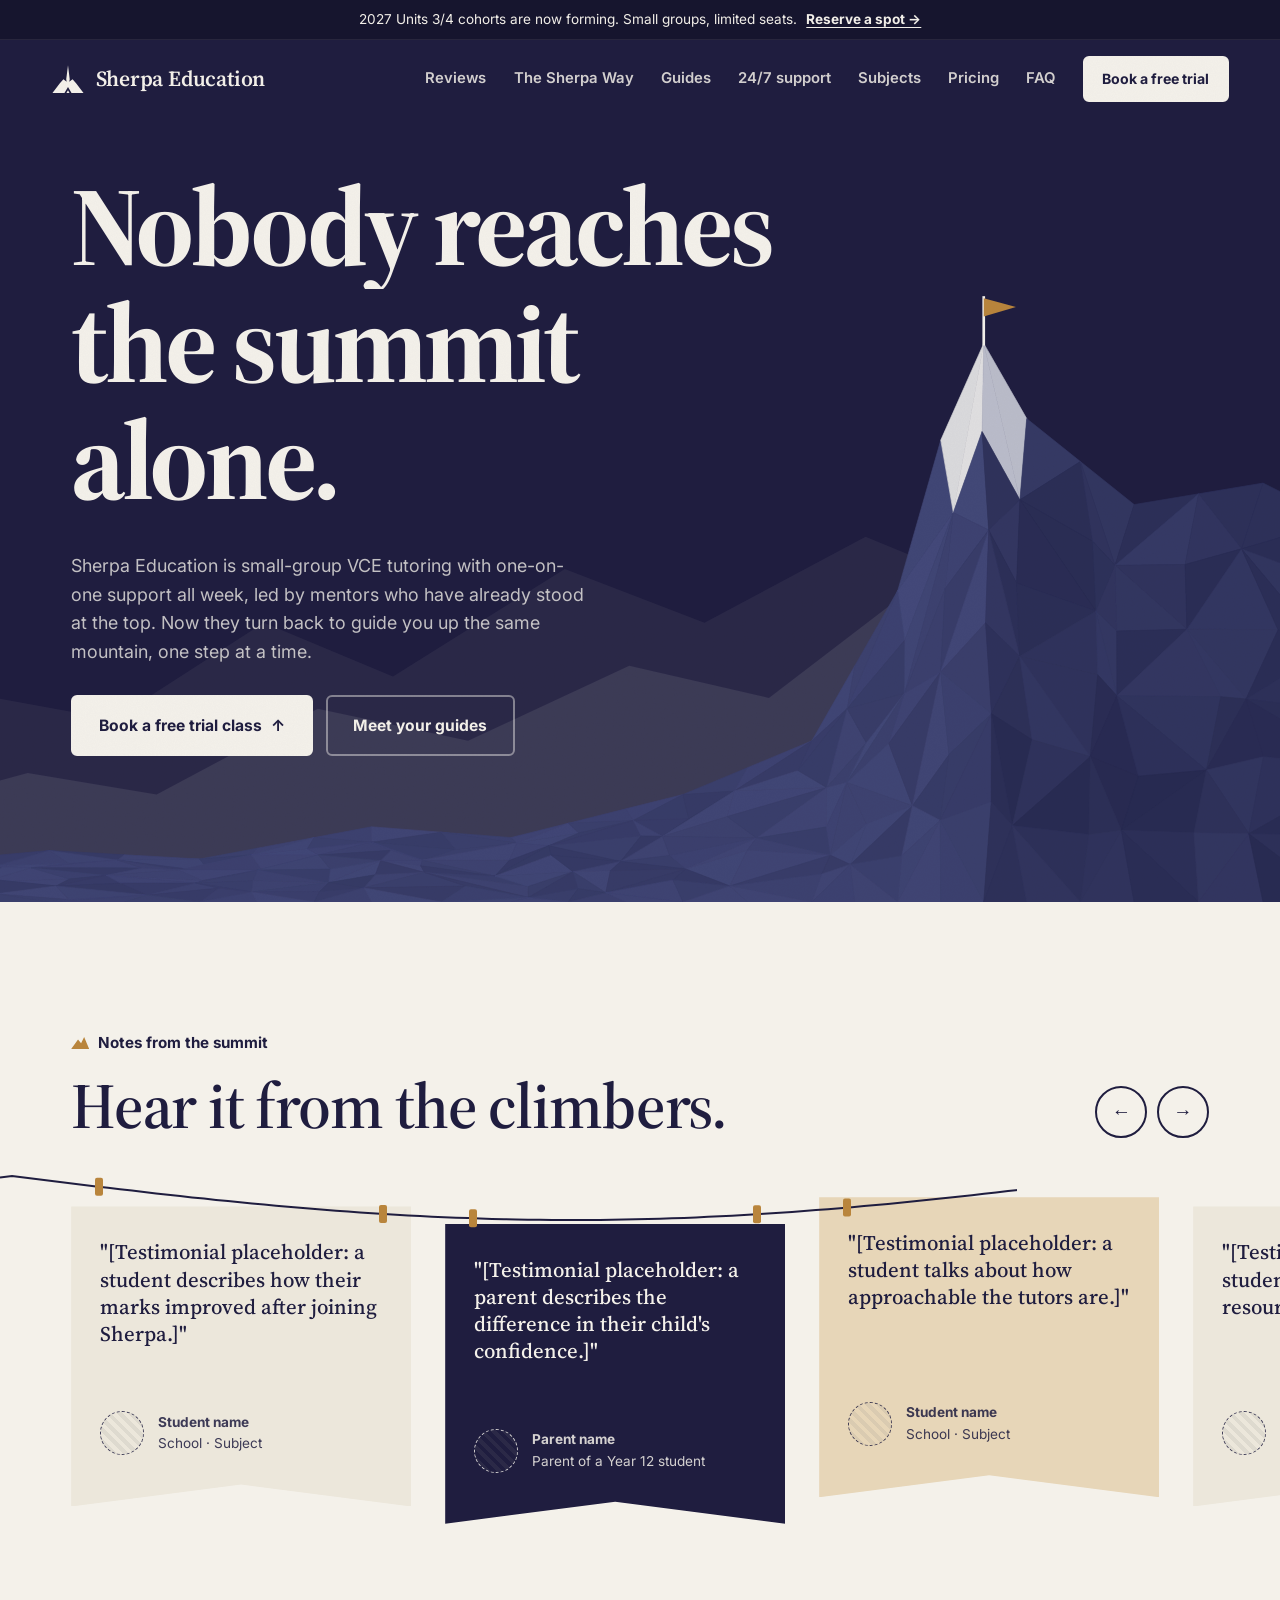
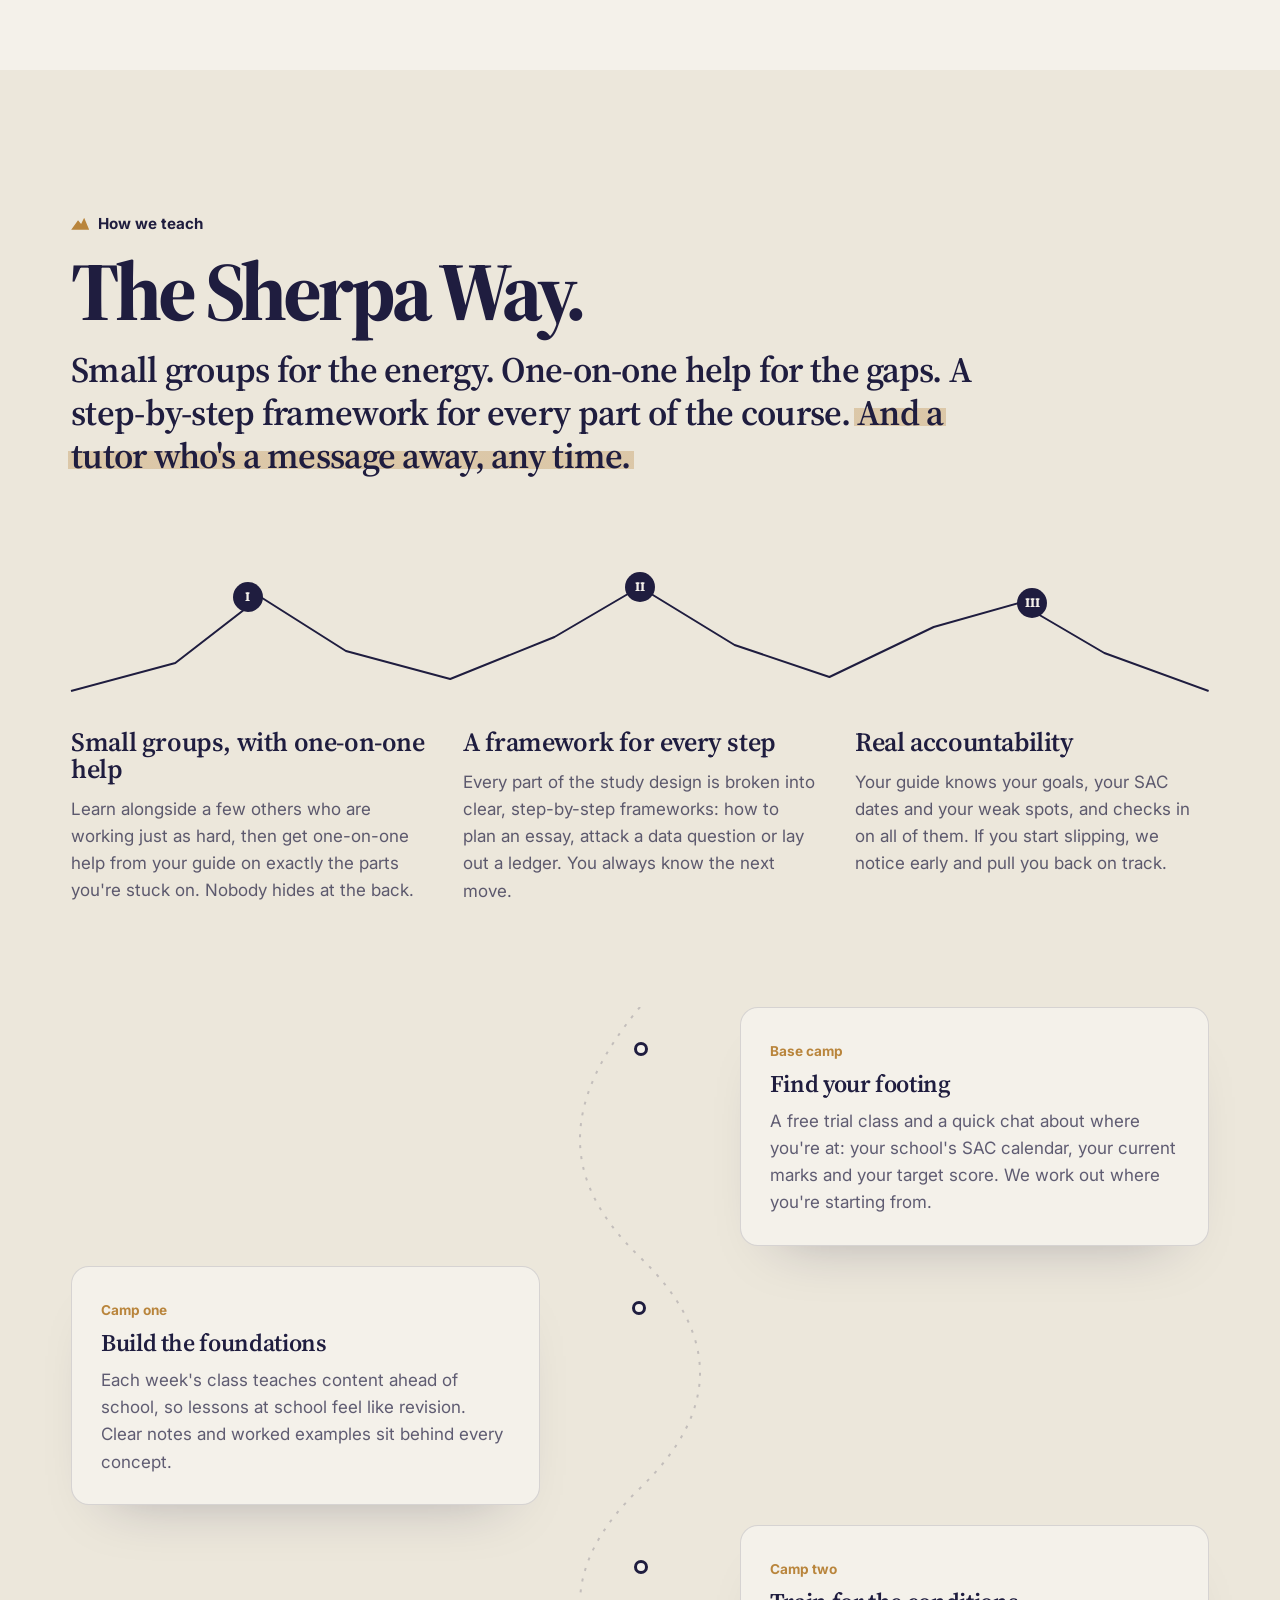
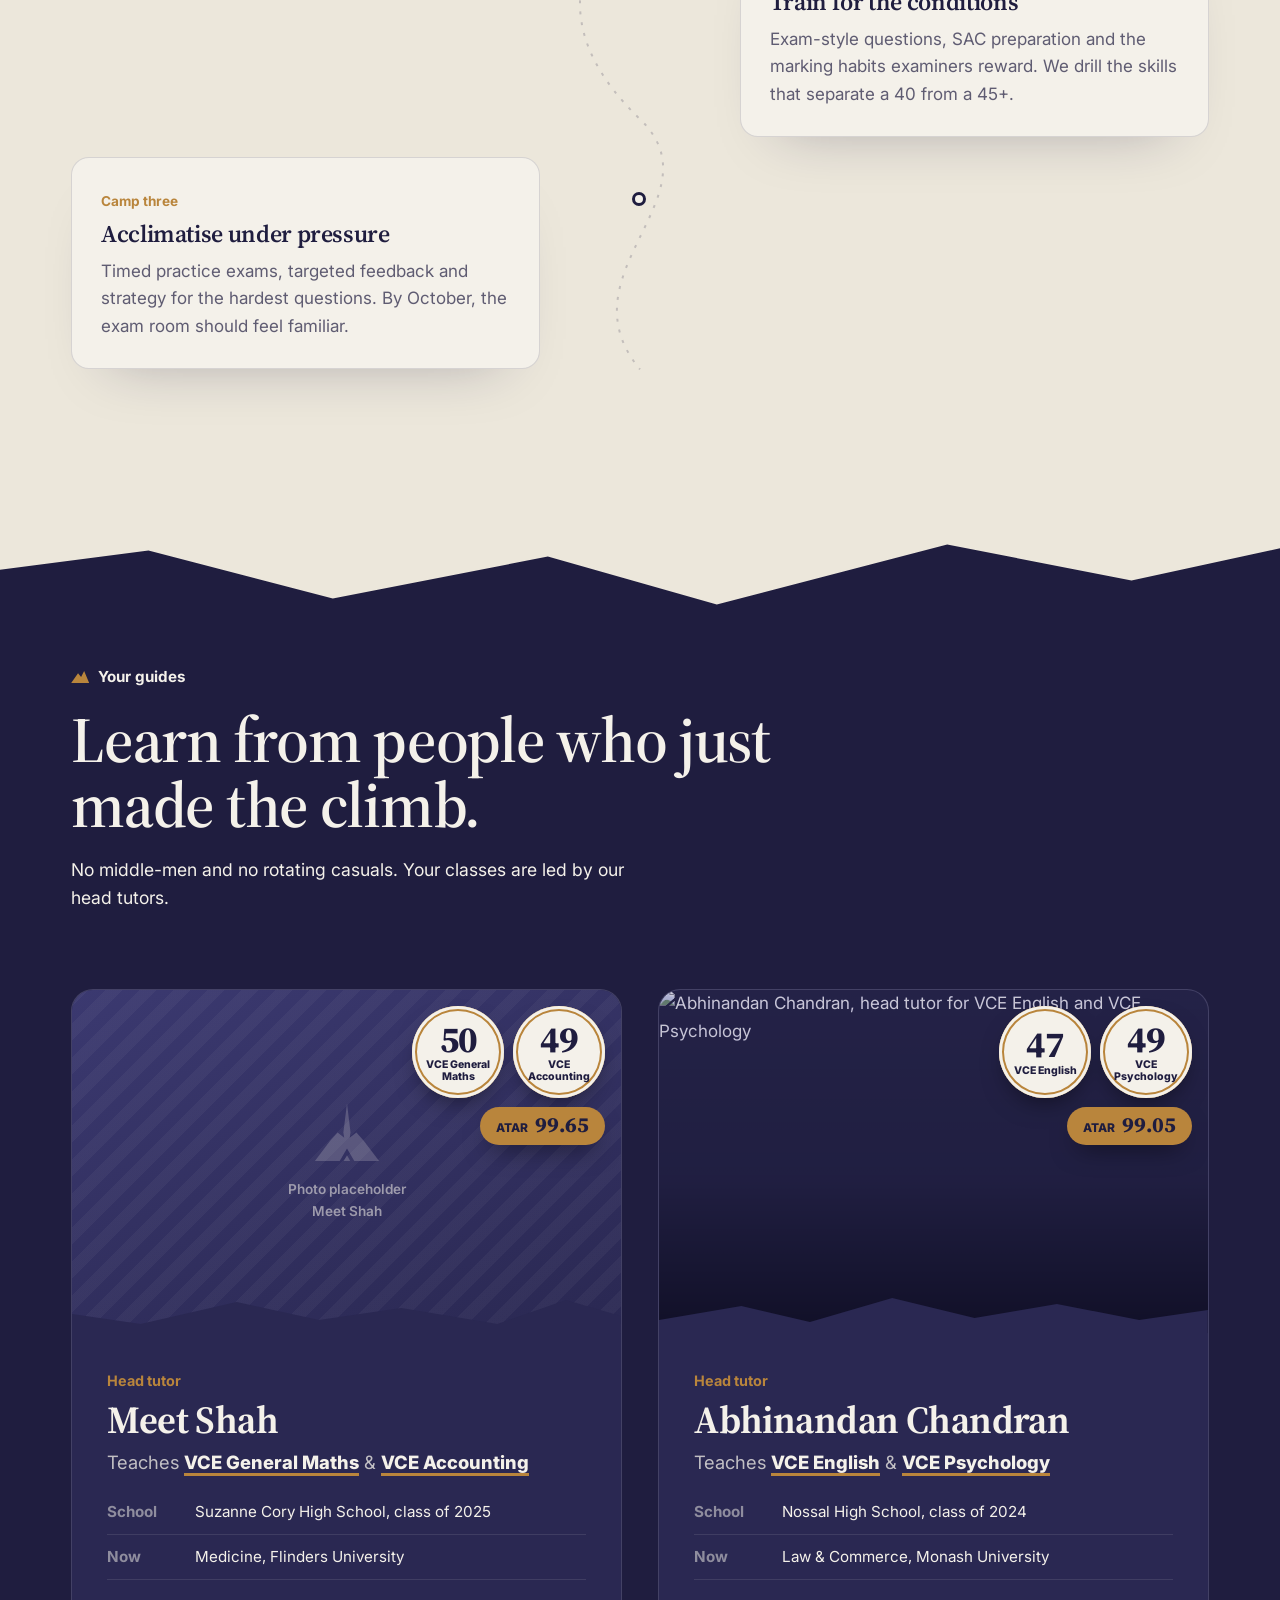
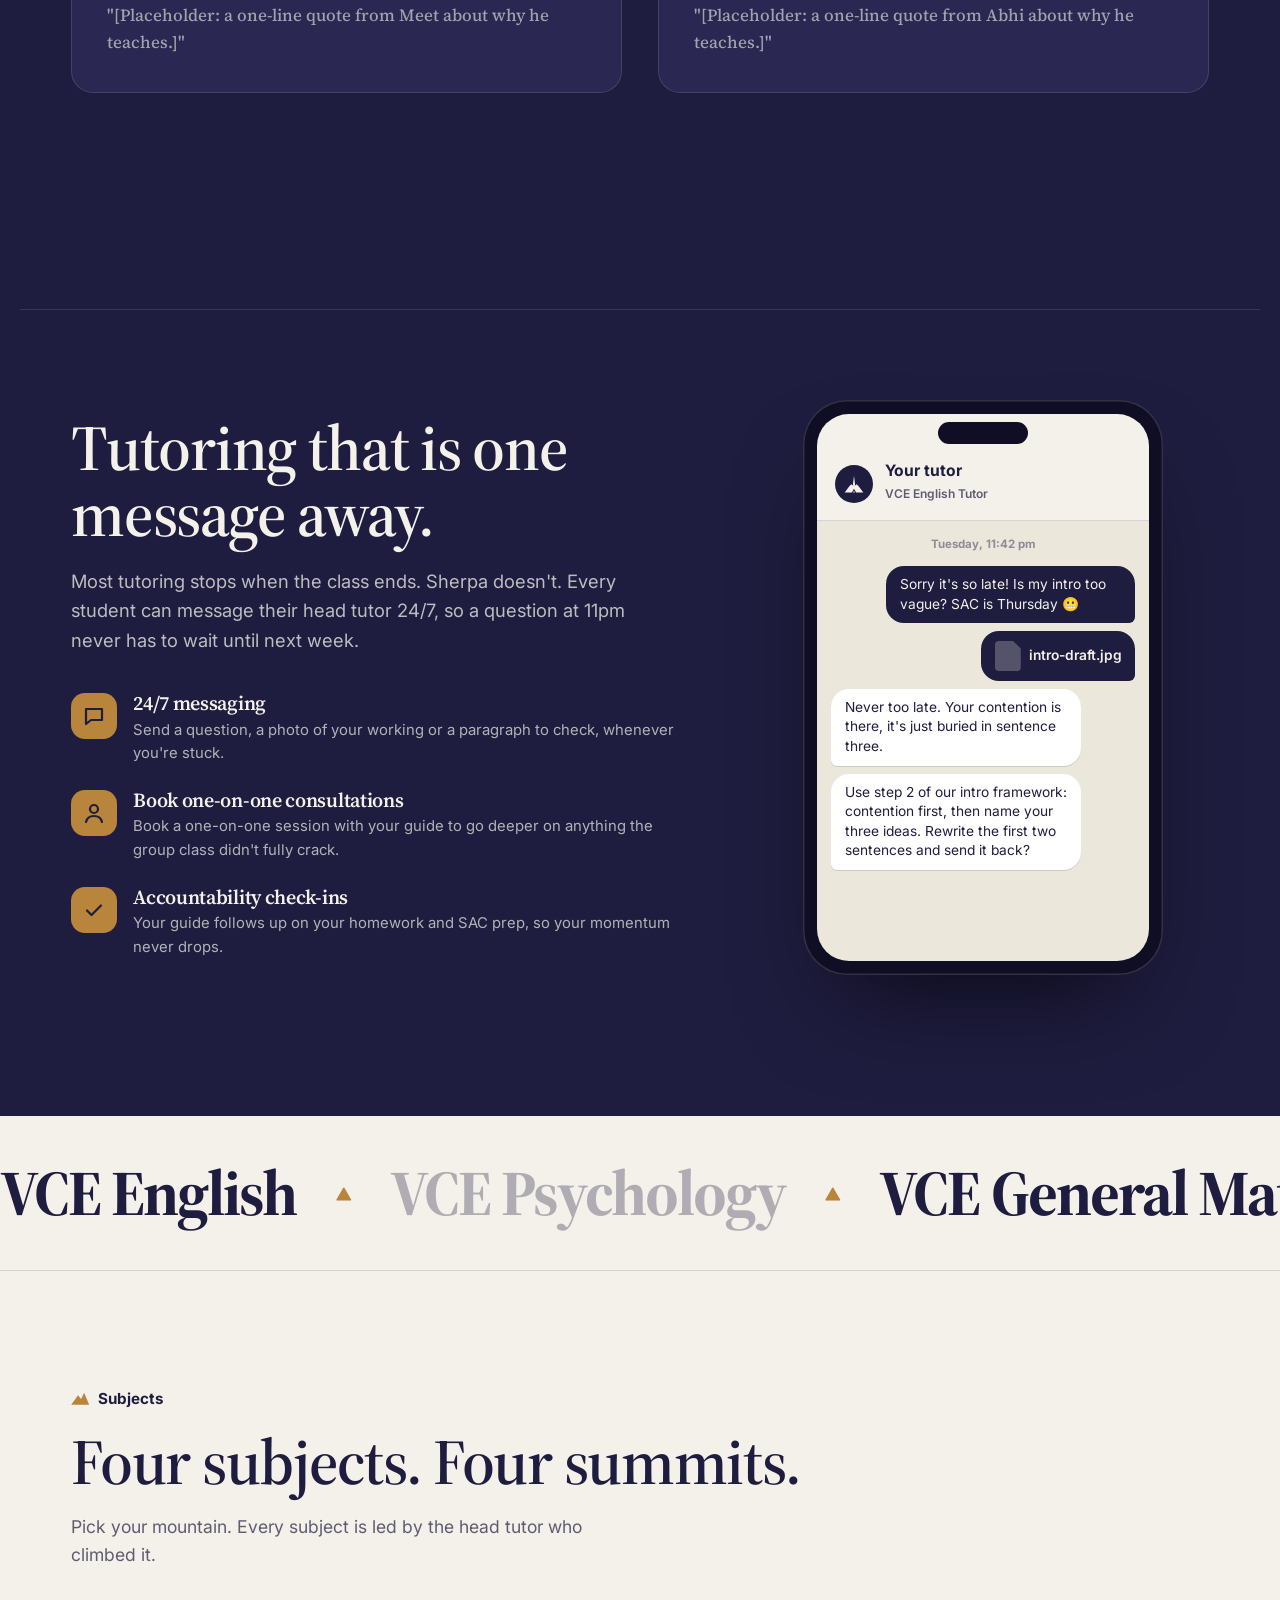
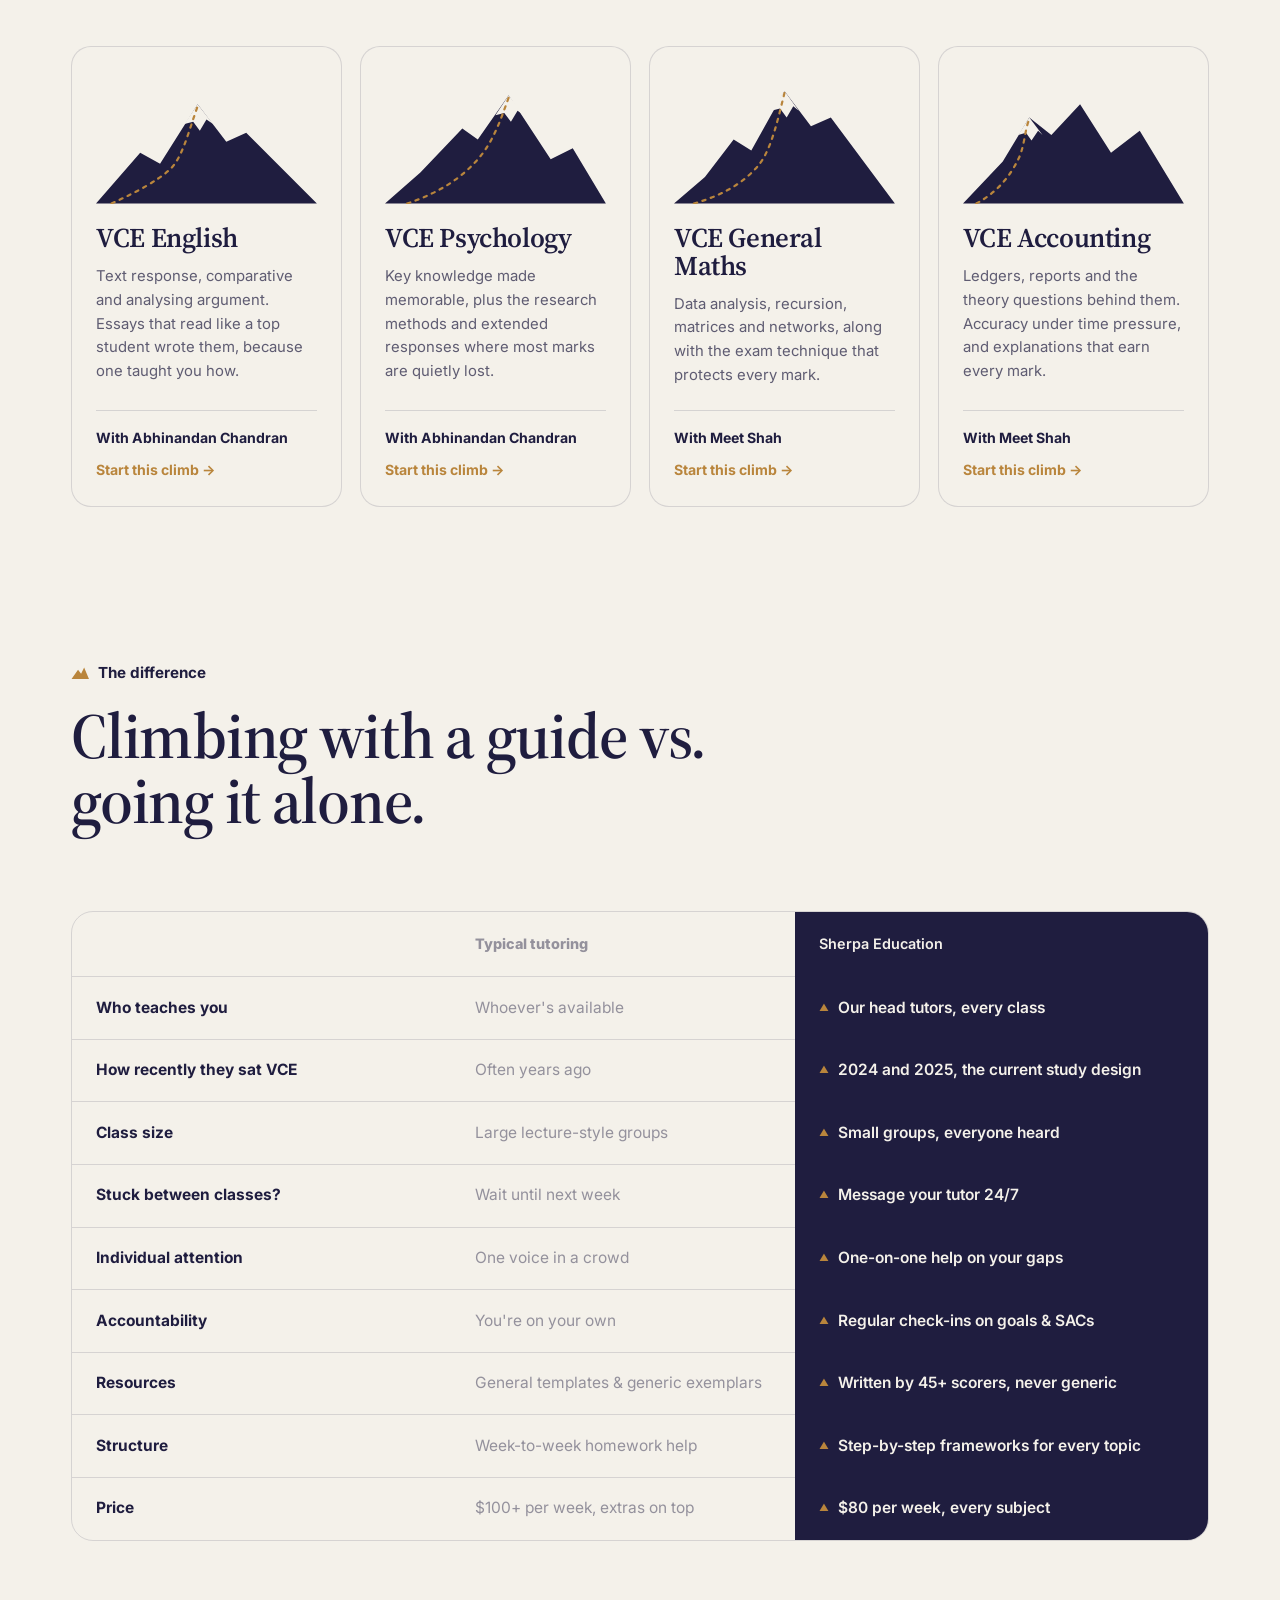
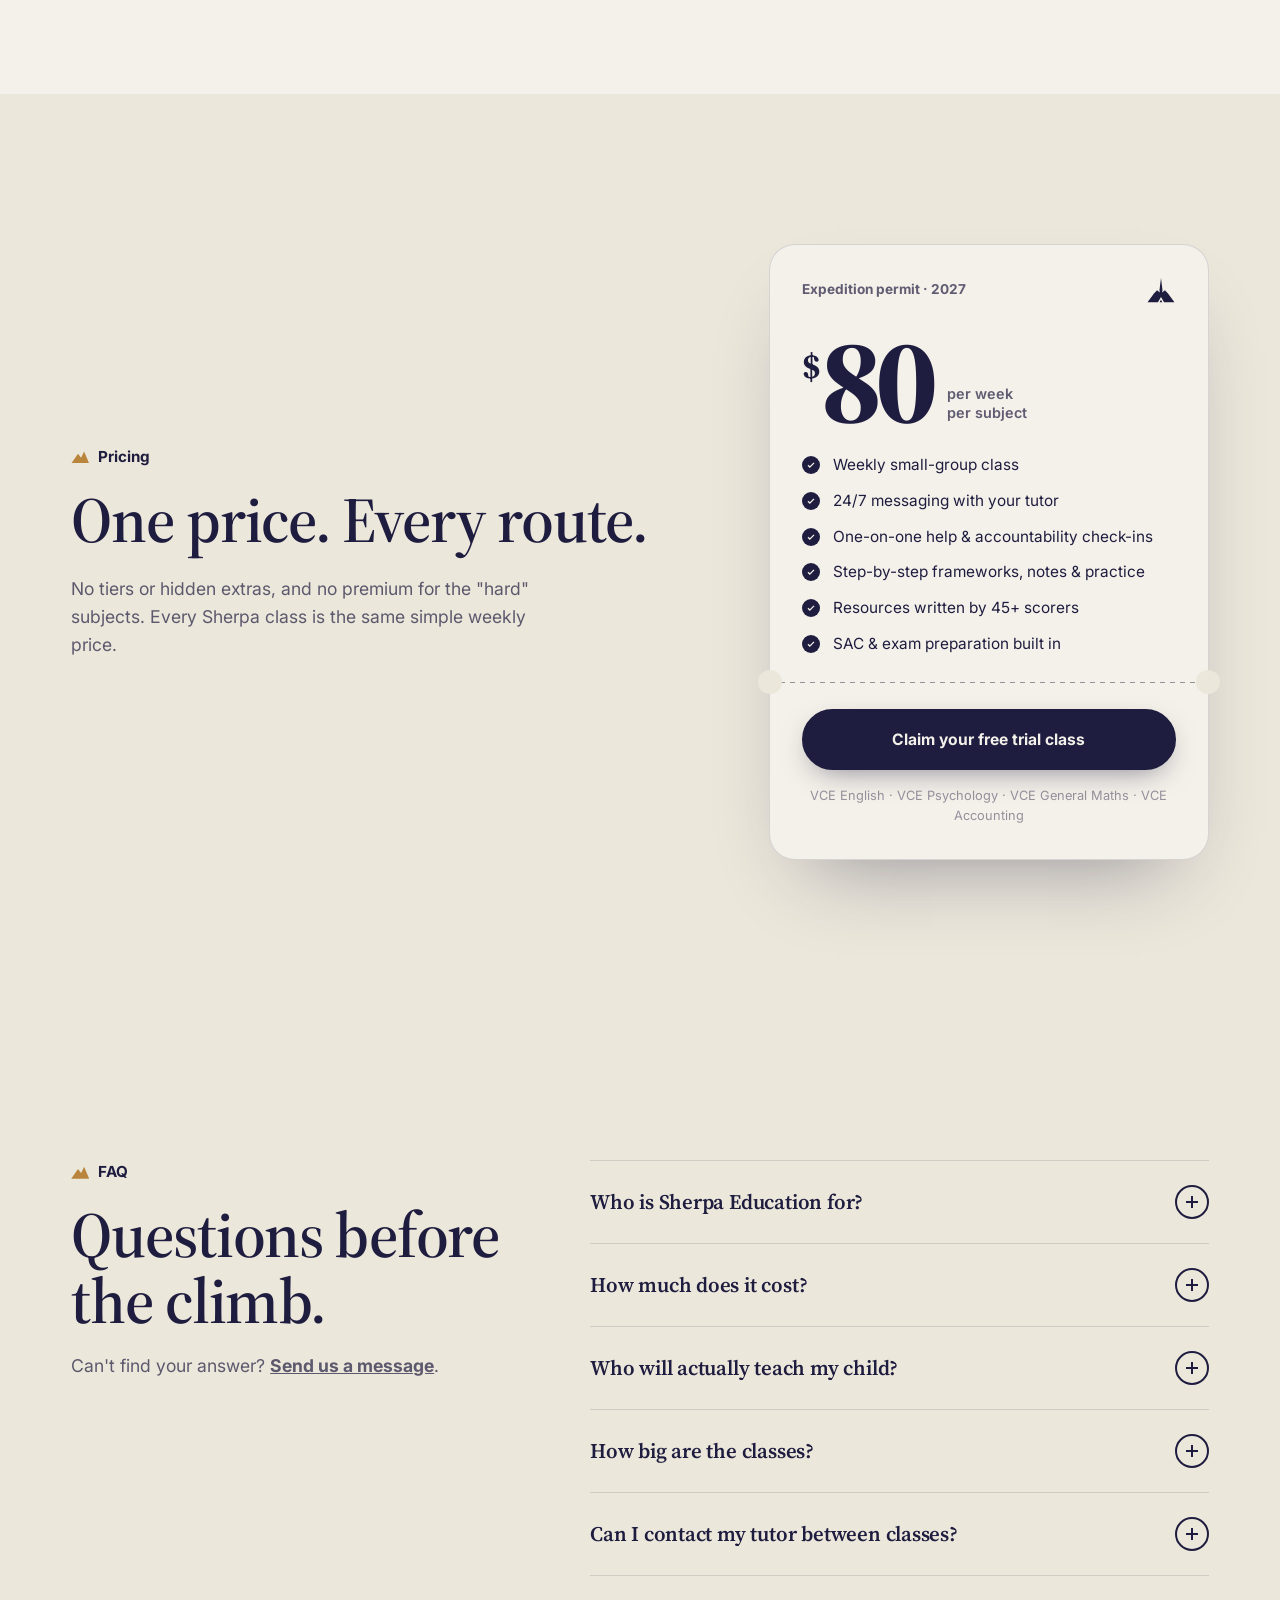
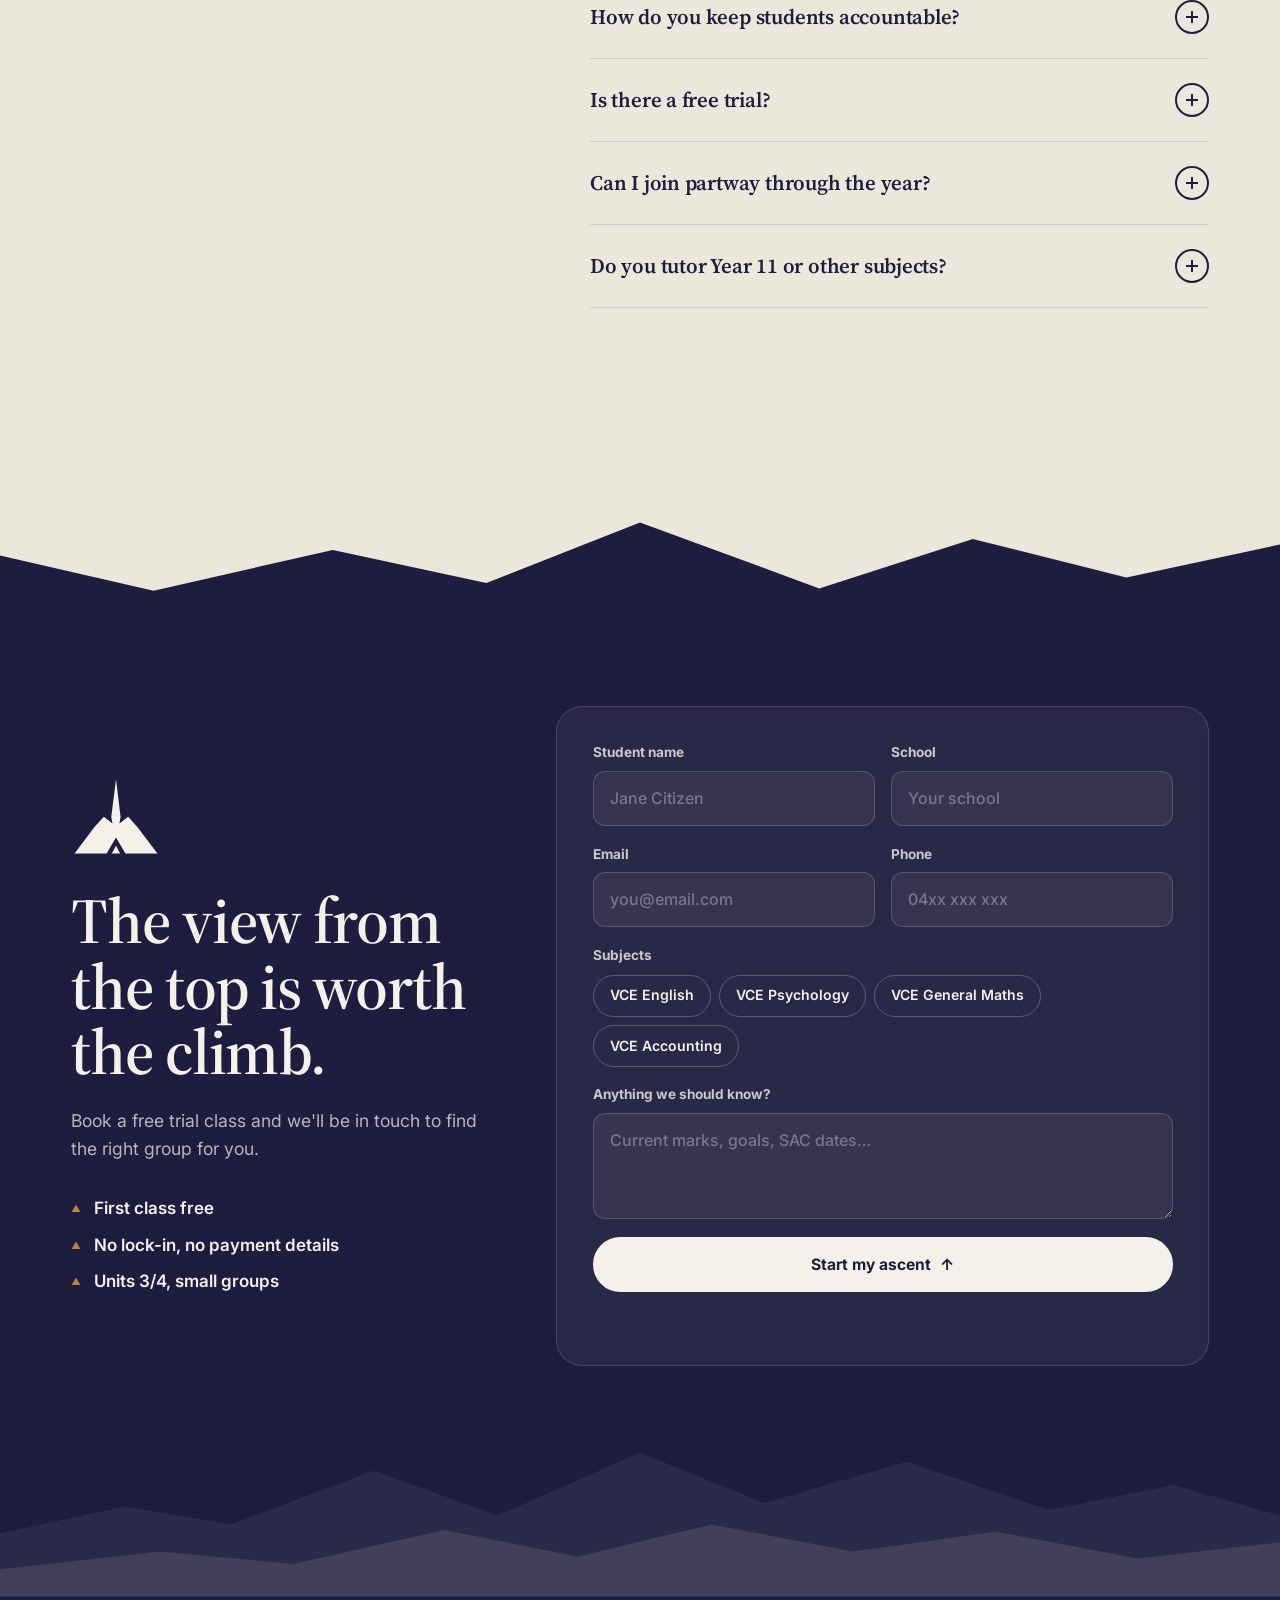
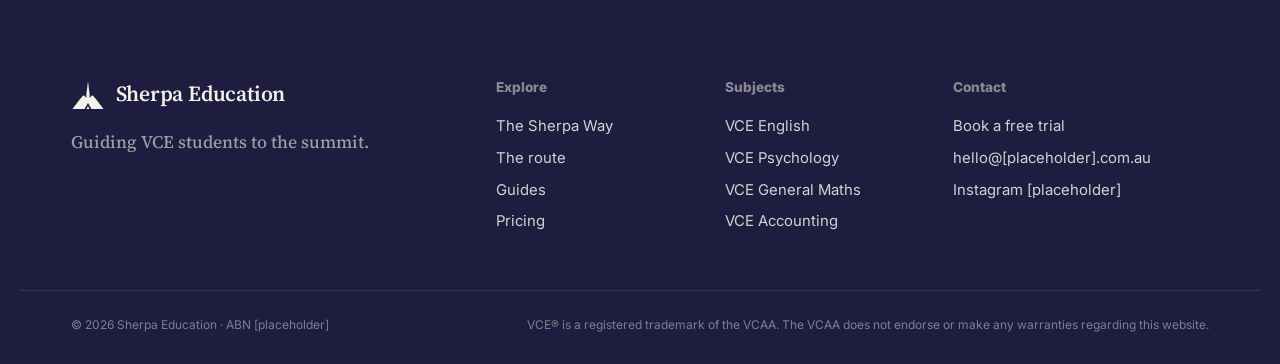
==== index.html @ 133897b1 "Add files via upload" ====
<!doctype html>
<html lang="en-AU">
<head>
  <meta charset="utf-8" />
  <meta name="viewport" content="width=device-width, initial-scale=1" />
  <title>Sherpa Education | VCE Units 3/4 Tutoring</title>
  <meta name="description" content="Sherpa Education is VCE Units 3/4 small-group tutoring in VCE English, VCE Psychology, VCE General Maths and VCE Accounting, led by head tutors with 99.65 and 99.05 ATARs. $80 per week." />
  <link rel="preconnect" href="https://fonts.googleapis.com" />
  <link rel="preconnect" href="https://fonts.gstatic.com" crossorigin />
  <link href="https://fonts.googleapis.com/css2?family=Source+Serif+4:opsz,wght@8..60,500;8..60,600;8..60,700&family=Inter:wght@400;500;600;700;800&display=swap" rel="stylesheet" />
  <link rel="stylesheet" href="styles.css?v=19" />
  <script>try{if(!matchMedia('(prefers-reduced-motion: reduce)').matches)document.documentElement.classList.add('intro-on')}catch(e){}</script>
  <link rel="icon" href="data:image/svg+xml,%3Csvg xmlns='http://www.w3.org/2000/svg' viewBox='0 0 1024 1024'%3E%3Ccircle cx='512' cy='512' r='512' fill='%23F4F1EA'/%3E%3Cpath fill='%231F1D3F' fill-rule='evenodd' d='M512 252L544 515L536 563L597 515L663 588L802 772L578 772L512 660L446 772L222 772L360 588L427 515L487 563L479 515ZM482 772L512 719L541 772Z'/%3E%3C/svg%3E" />
</head>
<body>

<!-- Reusable logo mark -->
<svg width="0" height="0" style="position:absolute" aria-hidden="true">
  <symbol id="mark" viewBox="200 230 624 560">
    <path fill-rule="evenodd" d="M512 252L544 515L536 563L597 515L663 588L802 772L578 772L512 660L446 772L222 772L360 588L427 515L487 563L479 515ZM482 772L512 719L541 772Z" />
  </symbol>
</svg>

<!-- Opening sequence: logo draws, wordmark rises, then the night panel sinks away -->
<div class="intro" id="intro" aria-hidden="true">
  <div class="intro__inner">
    <svg class="intro__mark" id="introMark" viewBox="200 230 624 560"><path pathLength="1" fill-rule="evenodd" d="M512 252L544 515L536 563L597 515L663 588L802 772L578 772L512 660L446 772L222 772L360 588L427 515L487 563L479 515ZM482 772L512 719L541 772Z" /></svg>
    <div class="intro__word" id="introWord">Sherpa Education</div>
    <p class="intro__tag">Guiding VCE students to the Summit</p>
  </div>
</div>

<div class="topbar">
  2027 Units 3/4 cohorts are now forming. Small groups, limited seats.
  <a href="#enquire">Reserve a spot &rarr;</a>
</div>

<header class="nav" id="nav">
  <a href="#top" class="brand" aria-label="Sherpa Education home">
    <svg class="brand__mark"><use href="#mark" /></svg>
    <span class="brand__name">Sherpa Education</span>
  </a>
  <nav class="nav__links" id="navLinks">
    <a href="#voices">Reviews</a>
    <a href="#way">The Sherpa Way</a>
    <a href="#guides">Guides</a>
    <a href="#support">24/7 support</a>
    <a href="#subjects">Subjects</a>
    <a href="#pricing">Pricing</a>
    <a href="#faq">FAQ</a>
    <a href="#enquire" class="btn btn--solid btn--sm nav__cta">Book a free trial</a>
  </nav>
  <button class="nav__toggle" id="navToggle" aria-label="Open menu" aria-expanded="false"><span></span><span></span></button>
</header>

<main id="top">

  <!-- ============ HERO ============ -->
  <section class="hero">
    <div class="hero__inner">
      <h1 class="hero__title">
        <span class="line"><span>Nobody reaches</span></span>
        <span class="line"><span>the <u>summit</u></span></span>
        <span class="line"><span>alone.</span></span>
      </h1>
      <p class="hero__sub reveal">Sherpa Education is small-group VCE tutoring with one-on-one support all week, led by mentors who have already stood at the top. Now they turn back to guide you up the same mountain, one step at a time.</p>
      <div class="hero__ctas reveal">
        <a href="#enquire" class="btn btn--solid magnetic">Book a free trial class <span class="arrow">&uarr;</span></a>
        <a href="#guides" class="btn btn--ghost">Meet your guides</a>
      </div>
    </div>

    <svg class="hero__range" id="heroRange" viewBox="0 0 1440 620" preserveAspectRatio="xMidYMax slice" aria-hidden="true">
      <g class="layer layer--far" data-depth="0.15">
        <path d="M0 620V470L120 430L230 450L370 360L490 410L650 310L780 360L930 280L1100 350L1240 300L1440 360V620Z" />
      </g>
      <g class="layer layer--mid" data-depth="0.3">
        <path d="M0 620V540L150 500L270 520L420 440L560 470L710 400L840 430L1010 300L1190 380L1320 340L1440 380V620Z" />
      </g>
      <g class="layer layer--front" data-depth="0.5">
        <!-- faceted mountain is generated by script.js from this ridge -->
        <g id="facets" data-ridge="0,588 170,572 310,580 470,550 600,560 760,520 880,470 960,330 1000,190 1040,100 1080,170 1180,250 1300,230 1440,300"></g>
        <g class="flags" id="flags">
          <path d="M1040 102V56" class="flag-pole" />
          <path d="M1040 58l30 8-30 9z" class="flag" />
        </g>
      </g>
    </svg>
  </section>

  <!-- ============ TESTIMONIALS: prayer flags on a rope ============ -->
  <section class="voices" id="voices">
    <div class="wrap voices__head">
      <div>
        <p class="kicker reveal">Notes from the summit</p>
        <h2 class="reveal">Hear it from the climbers.</h2>
      </div>
      <div class="voices__nav reveal">
        <button class="round" id="vPrev" aria-label="Previous reviews">&larr;</button>
        <button class="round" id="vNext" aria-label="Next reviews">&rarr;</button>
      </div>
    </div>
    <div class="voices__rail" id="voicesRail">
      <svg class="voices__rope" id="voicesRope" aria-hidden="true"></svg>
      <figure class="flagcard"><blockquote>"[Testimonial placeholder: a student describes how their marks improved after joining Sherpa.]"</blockquote><figcaption><span class="avatar"></span><span><b>Student name</b><br/>School · Subject</span></figcaption></figure>
      <figure class="flagcard"><blockquote>"[Testimonial placeholder: a parent describes the difference in their child's confidence.]"</blockquote><figcaption><span class="avatar"></span><span><b>Parent name</b><br/>Parent of a Year 12 student</span></figcaption></figure>
      <figure class="flagcard"><blockquote>"[Testimonial placeholder: a student talks about how approachable the tutors are.]"</blockquote><figcaption><span class="avatar"></span><span><b>Student name</b><br/>School · Subject</span></figcaption></figure>
      <figure class="flagcard"><blockquote>"[Testimonial placeholder: a student on the structure and resources.]"</blockquote><figcaption><span class="avatar"></span><span><b>Student name</b><br/>School · Subject</span></figcaption></figure>
      <figure class="flagcard"><blockquote>"[Testimonial placeholder: a parent on value for money and communication.]"</blockquote><figcaption><span class="avatar"></span><span><b>Parent name</b><br/>Parent of a Year 12 student</span></figcaption></figure>
      <figure class="flagcard"><blockquote>"[Testimonial placeholder: a student on how SAC preparation helped.]"</blockquote><figcaption><span class="avatar"></span><span><b>Student name</b><br/>School · Subject</span></figcaption></figure>
    </div>
  </section>

  <!-- ============ THE SHERPA WAY ============ -->
  <section class="story" id="way">
    <div class="wrap">
      <div class="way__head">
        <p class="kicker reveal">How we teach</p>
        <h2 class="way__title reveal">The Sherpa Way.</h2>
        <p class="way__lede reveal">Small groups for the energy. One-on-one help for the gaps. A step-by-step framework for every part of the course. <span class="hl">And a tutor who's a message away, any time.</span></p>
      </div>

      <div class="principles">
        <svg class="principles__ridge reveal" viewBox="0 0 1200 120" preserveAspectRatio="none" aria-hidden="true">
          <path d="M0 112L110 84L200 18L290 72L400 100L510 58L600 8L700 66L800 98L910 48L1000 24L1090 74L1200 112" />
        </svg>
        <article class="principle reveal">
          <span class="principle__n">I</span>
          <h3>Small groups, with one-on-one help</h3>
          <p>Learn alongside a few others who are working just as hard, then get one-on-one help from your guide on exactly the parts you're stuck on. Nobody hides at the back.</p>
        </article>
        <article class="principle reveal">
          <span class="principle__n">II</span>
          <h3>A framework for every step</h3>
          <p>Every part of the study design is broken into clear, step-by-step frameworks: how to plan an essay, attack a data question or lay out a ledger. You always know the next move.</p>
        </article>
        <article class="principle reveal">
          <span class="principle__n">III</span>
          <h3>Real accountability</h3>
          <p>Your guide knows your goals, your SAC dates and your weak spots, and checks in on all of them. If you start slipping, we notice early and pull you back on track.</p>
        </article>
      </div>
    </div>
  </section>

  <!-- ============ THE ROUTE ============ -->
  <section class="route" id="route">
    <div class="wrap">

      <div class="ascent" id="ascent">
        <svg class="ascent__svg" viewBox="0 0 200 1000" preserveAspectRatio="none" aria-hidden="true">
          <path class="ascent__ghost" d="M100 0C20 100 20 180 100 260C180 340 180 420 100 500C20 580 20 660 100 740C180 820 20 900 100 1000" />
          <path class="ascent__ink" id="ascentInk" d="M100 0C20 100 20 180 100 260C180 340 180 420 100 500C20 580 20 660 100 740C180 820 20 900 100 1000" />
        </svg>

        <div class="camp camp--r reveal">
          <span class="camp__tag">Base camp</span>
          <h3>Find your footing</h3>
          <p>A free trial class and a quick chat about where you're at: your school's SAC calendar, your current marks and your target score. We work out where you're starting from.</p>
        </div>
        <div class="camp camp--l reveal">
          <span class="camp__tag">Camp one</span>
          <h3>Build the foundations</h3>
          <p>Each week's class teaches content ahead of school, so lessons at school feel like revision. Clear notes and worked examples sit behind every concept.</p>
        </div>
        <div class="camp camp--r reveal">
          <span class="camp__tag">Camp two</span>
          <h3>Train for the conditions</h3>
          <p>Exam-style questions, SAC preparation and the marking habits examiners reward. We drill the skills that separate a 40 from a 45+.</p>
        </div>
        <div class="camp camp--l reveal">
          <span class="camp__tag">Camp three</span>
          <h3>Acclimatise under pressure</h3>
          <p>Timed practice exams, targeted feedback and strategy for the hardest questions. By October, the exam room should feel familiar.</p>
        </div>
      </div>
    </div>
  </section>

  <!-- ============ GUIDES ============ -->
  <section class="guides" id="guides">
    <div class="wrap">
      <div class="section-head section-head--light">
        <p class="kicker kicker--light reveal">Your guides</p>
        <h2 class="reveal">Learn from people who just made the climb.</h2>
        <p class="section-head__sub reveal">No middle-men and no rotating casuals. Your classes are led by our head tutors.</p>
      </div>

      <div class="dossiers">
        <article class="dossier reveal">
          <div class="dossier__photo">
            <div class="ph"><svg><use href="#mark" /></svg><span>Photo placeholder<br/>Meet Shah</span></div>
            <div class="badges">
              <div class="badges__row">
                <span class="badge"><b>50</b><small>VCE General Maths</small></span>
                <span class="badge"><b>49</b><small>VCE Accounting</small></span>
              </div>
              <span class="badge-atar"><small>ATAR</small><b>99.65</b></span>
            </div>
            <svg class="dossier__ridge" viewBox="0 0 400 40" preserveAspectRatio="none" aria-hidden="true"><path d="M0 40V20L50 30L120 8L180 26L240 14L310 30L360 6L400 22V40Z" /></svg>
          </div>
          <div class="dossier__body">
            <p class="dossier__role">Head tutor</p>
            <h3>Meet Shah</h3>
            <p class="dossier__teaches">Teaches <b>VCE General Maths</b> &amp; <b>VCE Accounting</b></p>
            <dl class="dossier__facts">
              <div><dt>School</dt><dd>Suzanne Cory High School, class of 2025</dd></div>
              <div><dt>Now</dt><dd>Medicine, Flinders University</dd></div>
            </dl>
            <p class="dossier__quote">"[Placeholder: a one-line quote from Meet about why he teaches.]"</p>
          </div>
        </article>

        <article class="dossier reveal">
          <div class="dossier__photo">
            <img class="dossier__img" src="assets/abhinandan-chandran.jpg?v=2" alt="Abhinandan Chandran, head tutor for VCE English and VCE Psychology" width="1200" height="750" loading="lazy" />
            <div class="badges">
              <div class="badges__row">
                <span class="badge"><b>47</b><small>VCE English</small></span>
                <span class="badge"><b>49</b><small>VCE Psychology</small></span>
              </div>
              <span class="badge-atar"><small>ATAR</small><b>99.05</b></span>
            </div>
            <svg class="dossier__ridge" viewBox="0 0 400 40" preserveAspectRatio="none" aria-hidden="true"><path d="M0 40V26L60 12L110 28L170 4L230 24L290 10L350 26L400 16V40Z" /></svg>
          </div>
          <div class="dossier__body">
            <p class="dossier__role">Head tutor</p>
            <h3>Abhinandan Chandran</h3>
            <p class="dossier__teaches">Teaches <b>VCE English</b> &amp; <b>VCE Psychology</b></p>
            <dl class="dossier__facts">
              <div><dt>School</dt><dd>Nossal High School, class of 2024</dd></div>
              <div><dt>Now</dt><dd>Law &amp; Commerce, Monash University</dd></div>
            </dl>
            <p class="dossier__quote">"[Placeholder: a one-line quote from Abhi about why he teaches.]"</p>
          </div>
        </article>
      </div>
    </div>
  </section>

  <!-- ============ ONE-ON-ONE SUPPORT ============ -->
  <section class="support" id="support">
    <div class="wrap support__wrap">
      <div class="support__copy">
        <h2 class="reveal">Tutoring that is one message away.</h2>
        <p class="support__lede reveal">Most tutoring stops when the class ends. Sherpa doesn't. Every student can message their head tutor 24/7, so a question at 11pm never has to wait until next week.</p>
        <ul class="perks">
          <li class="reveal"><span class="perk__i"><svg viewBox="0 0 24 24"><path d="M4 5h16v11H9l-5 4z" /></svg></span><div><h3>24/7 messaging</h3><p>Send a question, a photo of your working or a paragraph to check, whenever you're stuck.</p></div></li>
          <li class="reveal"><span class="perk__i"><svg viewBox="0 0 24 24"><circle cx="12" cy="8" r="4" /><path d="M4 21c1-4.5 4.5-6 8-6s7 1.5 8 6" /></svg></span><div><h3>Book one-on-one consultations</h3><p>Book a one-on-one session with your guide to go deeper on anything the group class didn't fully crack.</p></div></li>
          <li class="reveal"><span class="perk__i"><svg viewBox="0 0 24 24"><path d="M5 12.5l4.5 4.5L19 7.5" /></svg></span><div><h3>Accountability check-ins</h3><p>Your guide follows up on your homework and SAC prep, so your momentum never drops.</p></div></li>
        </ul>
      </div>

      <div class="phone reveal" aria-label="Example conversation between a student and their tutor">
        <div class="phone__notch"></div>
        <div class="phone__top">
          <span class="phone__av"><svg><use href="#mark" /></svg></span>
          <div><b>Your tutor</b><small>VCE English Tutor</small></div>
        </div>
        <div class="chat" id="chat">
          <div class="chat__day">Tuesday, 11:42 pm</div>
          <div class="msg msg--me">Sorry it's so late! Is my intro too vague? SAC is Thursday 😬</div>
          <div class="msg msg--me msg--file"><span class="file__i"></span>intro-draft.jpg</div>
          <div class="msg msg--them">Never too late. Your contention is there, it's just buried in sentence three.</div>
          <div class="msg msg--them">Use step 2 of our intro framework: contention first, then name your three ideas. Rewrite the first two sentences and send it back?</div>
          <div class="msg msg--me msg--file"><span class="file__i"></span>intro-v2.jpg</div>
          <div class="msg msg--them">Much sharper. That's the one. Lock it in for Thursday 💪</div>
          <div class="chat__typing" id="typing"><i></i><i></i><i></i></div>
        </div>
      </div>
    </div>
  </section>

  <!-- ============ SUBJECTS ============ -->
  <section class="subjects" id="subjects">
    <div class="marquee" aria-hidden="true">
      <div class="marquee__track">
        <span>VCE English</span><i>▲</i><span>VCE Psychology</span><i>▲</i><span>VCE General Mathematics</span><i>▲</i><span>VCE Accounting</span><i>▲</i>
        <span>VCE English</span><i>▲</i><span>VCE Psychology</span><i>▲</i><span>VCE General Mathematics</span><i>▲</i><span>VCE Accounting</span><i>▲</i>
      </div>
    </div>
    <div class="wrap">
      <div class="section-head">
        <p class="kicker reveal">Subjects</p>
        <h2 class="reveal">Four subjects. Four summits.</h2>
        <p class="section-head__sub reveal">Pick your mountain. Every subject is led by the head tutor who climbed it.</p>
      </div>

      <div class="peaks">
        <a href="#enquire" class="peak reveal">
          <svg class="peak__svg" viewBox="0 0 200 120" aria-hidden="true">
            <path class="peak__m" d="M0 120L40 74L58 84L92 30L118 64L136 56L200 120Z" />
            <path class="peak__s" d="M92 30L80 48L88 46L94 54L100 44L106 48Z" />
            <path class="peak__t" d="M14 120C40 108 54 100 66 90S84 54 92 32" />
          </svg>
          <h3>VCE English</h3>
          <p>Text response, comparative and analysing argument. Essays that read like a top student wrote them, because one taught you how.</p>
          <span class="peak__guide">With Abhinandan Chandran</span>
          <span class="peak__go">Start this climb &rarr;</span>
        </a>
        <a href="#enquire" class="peak reveal">
          <svg class="peak__svg" viewBox="0 0 200 120" aria-hidden="true">
            <path class="peak__m" d="M0 120L32 92L70 52L84 62L112 22L150 80L170 70L200 120Z" />
            <path class="peak__s" d="M112 22L100 40L108 38L114 46L120 36L126 40Z" />
            <path class="peak__t" d="M20 120C50 110 70 96 84 80S104 46 112 24" />
          </svg>
          <h3>VCE Psychology</h3>
          <p>Key knowledge made memorable, plus the research methods and extended responses where most marks are quietly lost.</p>
          <span class="peak__guide">With Abhinandan Chandran</span>
          <span class="peak__go">Start this climb &rarr;</span>
        </a>
        <a href="#enquire" class="peak reveal">
          <svg class="peak__svg" viewBox="0 0 200 120" aria-hidden="true">
            <path class="peak__m" d="M0 120L28 96L54 62L70 72L100 18L124 50L142 42L200 120Z" />
            <path class="peak__s" d="M100 18L88 36L96 34L102 42L108 32L113 36Z" />
            <path class="peak__t" d="M18 120C46 112 64 100 76 86S94 44 100 20" />
          </svg>
          <h3>VCE General Maths</h3>
          <p>Data analysis, recursion, matrices and networks, along with the exam technique that protects every mark.</p>
          <span class="peak__guide">With Meet Shah</span>
          <span class="peak__go">Start this climb &rarr;</span>
        </a>
        <a href="#enquire" class="peak reveal">
          <svg class="peak__svg" viewBox="0 0 200 120" aria-hidden="true">
            <path class="peak__m" d="M0 120L36 82L60 42L80 58L106 30L134 74L160 54L200 120Z" />
            <path class="peak__s" d="M60 42L50 58L57 56L62 63L68 54L72 58Z" />
            <path class="peak__t" d="M12 120C34 108 44 92 50 80S56 52 60 44" />
          </svg>
          <h3>VCE Accounting</h3>
          <p>Ledgers, reports and the theory questions behind them. Accuracy under time pressure, and explanations that earn every mark.</p>
          <span class="peak__guide">With Meet Shah</span>
          <span class="peak__go">Start this climb &rarr;</span>
        </a>
      </div>
    </div>
  </section>

  <!-- ============ COMPARISON ============ -->
  <section class="compare">
    <div class="wrap">
      <div class="section-head">
        <p class="kicker reveal">The difference</p>
        <h2 class="reveal">Climbing with a guide vs. going it alone.</h2>
      </div>
      <div class="table reveal" role="table">
        <div class="tr th" role="row"><span role="columnheader"></span><span role="columnheader">Typical tutoring</span><span role="columnheader" class="us">Sherpa Education</span></div>
        <div class="tr" role="row"><span role="rowheader">Who teaches you</span><span>Whoever's available</span><span class="us">Our head tutors, every class</span></div>
        <div class="tr" role="row"><span role="rowheader">How recently they sat VCE</span><span>Often years ago</span><span class="us">2024 and 2025, the current study design</span></div>
        <div class="tr" role="row"><span role="rowheader">Class size</span><span>Large lecture-style groups</span><span class="us">Small groups, everyone heard</span></div>
        <div class="tr" role="row"><span role="rowheader">Stuck between classes?</span><span>Wait until next week</span><span class="us">Message your tutor 24/7</span></div>
        <div class="tr" role="row"><span role="rowheader">Individual attention</span><span>One voice in a crowd</span><span class="us">One-on-one help on your gaps</span></div>
        <div class="tr" role="row"><span role="rowheader">Accountability</span><span>You're on your own</span><span class="us">Regular check-ins on goals &amp; SACs</span></div>
        <div class="tr" role="row"><span role="rowheader">Resources</span><span>General templates &amp; generic exemplars</span><span class="us">Written by 45+ scorers, never generic</span></div>
        <div class="tr" role="row"><span role="rowheader">Structure</span><span>Week-to-week homework help</span><span class="us">Step-by-step frameworks for every topic</span></div>
        <div class="tr" role="row"><span role="rowheader">Price</span><span>$100+ per week, extras on top</span><span class="us">$80 per week, every subject</span></div>
      </div>
    </div>
  </section>

  <!-- ============ PRICING ============ -->
  <section class="pricing" id="pricing">
    <div class="wrap pricing__wrap">
      <div class="pricing__copy">
        <p class="kicker reveal">Pricing</p>
        <h2 class="reveal">One price. Every route.</h2>
        <p class="reveal">No tiers or hidden extras, and no premium for the "hard" subjects. Every Sherpa class is the same simple weekly price.</p>
      </div>
      <div class="ticket reveal">
        <div class="ticket__top">
          <span>Expedition permit · 2027</span>
          <svg class="ticket__mark"><use href="#mark" /></svg>
        </div>
        <div class="ticket__price"><span class="cur">$</span><span class="amt">80</span><span class="per">per week<br/>per subject</span></div>
        <ul class="ticket__list">
          <li>Weekly small-group class</li>
          <li>24/7 messaging with your tutor</li>
          <li>One-on-one help &amp; accountability check-ins</li>
          <li>Step-by-step frameworks, notes &amp; practice</li>
          <li>Resources written by 45+ scorers</li>
          <li>SAC &amp; exam preparation built in</li>
        </ul>
        <div class="ticket__perf" aria-hidden="true"></div>
        <a href="#enquire" class="btn btn--solid btn--block magnetic">Claim your free trial class</a>
        <p class="ticket__fine">VCE English · VCE Psychology · VCE General Maths · VCE Accounting</p>
      </div>
    </div>
  </section>

  <!-- ============ FAQ ============ -->
  <section class="faq" id="faq">
    <div class="wrap faq__wrap">
      <div class="section-head">
        <p class="kicker reveal">FAQ</p>
        <h2 class="reveal">Questions before the climb.</h2>
        <p class="section-head__sub reveal">Can't find your answer? <a href="#enquire">Send us a message</a>.</p>
      </div>
      <div class="faq__list">
        <details class="reveal"><summary>Who is Sherpa Education for?<i></i></summary><div><p>Year 12 students taking Units 3/4 VCE English, VCE Psychology, VCE General Mathematics or VCE Accounting, whether you're chasing a 30+ or a 45+.</p></div></details>
        <details class="reveal"><summary>How much does it cost?<i></i></summary><div><p>$80 per week, per subject. The price is the same for every subject, and class resources are included.</p></div></details>
        <details class="reveal"><summary>Who will actually teach my child?<i></i></summary><div><p>Our head tutors. Abhinandan Chandran (ATAR 99.05) teaches VCE English and VCE Psychology. Meet Shah (ATAR 99.65) teaches VCE General Maths and VCE Accounting.</p></div></details>
        <details class="reveal"><summary>How big are the classes?<i></i></summary><div><p>Small by design. Groups are kept small enough that every student can ask questions and get feedback in every class, with one-on-one help on top for whatever you need.</p></div></details>
        <details class="reveal"><summary>Can I contact my tutor between classes?<i></i></summary><div><p>Yes, any time. Every student can message their head tutor 24/7 with questions, working to check or a paragraph to look over. You won't have to wait until next week's class.</p></div></details>
        <details class="reveal"><summary>How do you keep students accountable?<i></i></summary><div><p>Your guide knows your goals and your school's SAC calendar, and checks in on homework and preparation along the way. If something slips, we notice early and help you get back on track.</p></div></details>
        <details class="reveal"><summary>Is there a free trial?<i></i></summary><div><p>Yes. Your first class is free, with no payment details and no obligation. If it's not the right fit, you walk away.</p></div></details>
        <details class="reveal"><summary>Can I join partway through the year?<i></i></summary><div><p>Yes. Lots of students join mid-year. We'll help you catch up on anything you've missed so you're on the same route as the group.</p></div></details>
        <details class="reveal"><summary>Do you tutor Year 11 or other subjects?<i></i></summary><div><p>Right now we focus only on Units 3/4 in our four subjects. That focus is how we keep quality high. Get in touch if you'd like to hear when we expand.</p></div></details>
      </div>
    </div>
  </section>

  <!-- ============ SUMMIT / ENQUIRE ============ -->
  <section class="summit" id="enquire">
    <canvas class="summit__stars" id="stars" aria-hidden="true"></canvas>
    <div class="wrap summit__wrap">
      <div class="summit__copy">
        <svg class="summit__mark reveal"><use href="#mark" /></svg>
        <h2 class="reveal">The view from the top is worth the climb.</h2>
        <p class="reveal">Book a free trial class and we'll be in touch to find the right group for you.</p>
        <ul class="summit__ticks reveal">
          <li>First class free</li><li>No lock-in, no payment details</li><li>Units 3/4, small groups</li>
        </ul>
      </div>

      <!-- Placeholder form: not connected to any service yet. See script.js -->
      <form class="form reveal" id="enquiryForm" novalidate>
        <div class="form__row">
          <label>Student name<input name="student" required autocomplete="name" placeholder="Jane Citizen" /></label>
          <label>School<input name="school" placeholder="Your school" /></label>
        </div>
        <div class="form__row">
          <label>Email<input type="email" name="email" required autocomplete="email" placeholder="you@email.com" /></label>
          <label>Phone<input type="tel" name="phone" autocomplete="tel" placeholder="04xx xxx xxx" /></label>
        </div>
        <fieldset class="form__subjects">
          <legend>Subjects</legend>
          <label class="chip"><input type="checkbox" name="subjects" value="English" /><span>VCE English</span></label>
          <label class="chip"><input type="checkbox" name="subjects" value="Psychology" /><span>VCE Psychology</span></label>
          <label class="chip"><input type="checkbox" name="subjects" value="General Maths" /><span>VCE General Maths</span></label>
          <label class="chip"><input type="checkbox" name="subjects" value="Accounting" /><span>VCE Accounting</span></label>
        </fieldset>
        <label>Anything we should know?<textarea name="message" rows="3" placeholder="Current marks, goals, SAC dates…"></textarea></label>
        <button type="submit" class="btn btn--cream btn--block magnetic">Start my ascent <span class="arrow">&uarr;</span></button>
        <p class="form__note" id="formNote" role="status"></p>
      </form>
    </div>
    <svg class="summit__range" viewBox="0 0 1440 200" preserveAspectRatio="none" aria-hidden="true">
      <path class="sr1" d="M0 200V130L140 100L260 120L420 60L560 110L720 40L860 96L1020 50L1180 104L1320 76L1440 110V200Z" />
      <path class="sr2" d="M0 200V170L180 150L330 164L500 126L650 156L800 120L960 150L1120 128L1280 158L1440 140V200Z" />
    </svg>
  </section>
</main>

<footer class="footer">
  <div class="footer__topo" aria-hidden="true"></div>
  <div class="wrap footer__grid">
    <div>
      <a href="#top" class="brand brand--light"><svg class="brand__mark"><use href="#mark" /></svg><span class="brand__name">Sherpa Education</span></a>
      <p class="footer__tag">Guiding VCE students to the summit.</p>
    </div>
    <div><h4>Explore</h4><a href="#way">The Sherpa Way</a><a href="#route">The route</a><a href="#guides">Guides</a><a href="#pricing">Pricing</a></div>
    <div><h4>Subjects</h4><a href="#subjects">VCE English</a><a href="#subjects">VCE Psychology</a><a href="#subjects">VCE General Maths</a><a href="#subjects">VCE Accounting</a></div>
    <div><h4>Contact</h4><a href="#enquire">Book a free trial</a><a href="#">hello@[placeholder].com.au</a><a href="#">Instagram [placeholder]</a></div>
  </div>
  <div class="wrap footer__base">
    <span>&copy; <span id="yr"></span> Sherpa Education · ABN [placeholder]</span>
    <span>VCE&reg; is a registered trademark of the VCAA. The VCAA does not endorse or make any warranties regarding this website.</span>
  </div>
</footer>

<script src="script.js?v=13"></script>
</body>
</html>
---- styles.css ----
/* ============================================================
   Sherpa Education · styles
   Navy ink on cream paper (from the logo), one warm flag accent.
   Type: Fraunces (bold display serif) + Manrope (body).
   ============================================================ */
:root {
  --cream: #F4F1EA;
  --cream-2: #ECE7DB;
  --cream-3: #E2DBCB;
  --navy: #1F1D3F;
  --navy-2: #2A2852;
  --navy-3: #3B3970;
  --ink-soft: rgba(31, 29, 63, .7);
  --ink-faint: rgba(31, 29, 63, .45);
  --line: rgba(31, 29, 63, .14);
  --accent: #B9853C;
  --serif: "Fraunces", Georgia, serif;
  --sans: "Manrope", system-ui, sans-serif;
  --ease: cubic-bezier(.2, .7, .1, 1);
  --gutter: clamp(16px, 4vw, 56px);
}

*, *::before, *::after { box-sizing: border-box; }
html { scroll-behavior: smooth; scroll-padding-top: 80px; }
body {
  margin: 0; background: var(--cream); color: var(--navy);
  font-family: var(--sans); font-size: 17px; line-height: 1.6;
  -webkit-font-smoothing: antialiased; overflow-x: hidden;
}
body::after {
  content: ""; position: fixed; inset: 0; pointer-events: none; z-index: 100; opacity: .35; mix-blend-mode: multiply;
  background-image: url("data:image/svg+xml,%3Csvg xmlns='http://www.w3.org/2000/svg' width='160' height='160'%3E%3Cfilter id='n'%3E%3CfeTurbulence type='fractalNoise' baseFrequency='.9' numOctaves='2' stitchTiles='stitch'/%3E%3CfeColorMatrix values='0 0 0 0 .12 0 0 0 0 .11 0 0 0 0 .25 0 0 0 .09 0'/%3E%3C/filter%3E%3Crect width='100%25' height='100%25' filter='url(%23n)'/%3E%3C/svg%3E");
}
img, svg { display: block; }
a { color: inherit; }
h1, h2, h3 { font-family: var(--serif); font-weight: 650; line-height: 1.02; margin: 0; letter-spacing: -.025em; font-variation-settings: "opsz" 144; }
h2 { font-size: clamp(2.2rem, 5vw, 4rem); }
h3 { font-size: 1.5rem; font-weight: 600; letter-spacing: -.015em; font-variation-settings: "opsz" 40; }
p { margin: 0; }
.wrap { max-width: 1240px; margin: 0 auto; padding: 0 var(--gutter); }
section { position: relative; }

/* small label above headings: a little peak + plain bold text */
.kicker { display: inline-flex; align-items: center; gap: .55rem; font-weight: 700; font-size: .95rem; color: var(--navy); margin-bottom: 1.1rem; }
.kicker::before { content: ""; width: 18px; height: 12px; background: var(--accent); clip-path: polygon(0 100%, 38% 20%, 55% 52%, 72% 0, 100% 100%); }
.kicker--light { color: var(--cream); }

.section-head { max-width: 760px; margin-bottom: clamp(44px, 6vw, 80px); }
.section-head__sub { margin-top: 1.2rem; color: var(--ink-soft); font-size: 1.1rem; max-width: 560px; }
.section-head__sub a { font-weight: 700; }
.section-head--light, .section-head--light .section-head__sub { color: var(--cream); }
.section-head--light .section-head__sub { opacity: .75; }

/* ---------- buttons ---------- */
.btn {
  --bg: transparent; --fg: var(--navy);
  display: inline-flex; align-items: center; justify-content: center; gap: .6rem;
  padding: 1rem 1.6rem; border-radius: 99px; font-weight: 700; font-size: .98rem; text-decoration: none;
  background: var(--bg); color: var(--fg); border: 2px solid var(--navy); cursor: pointer; font-family: var(--sans);
  transition: transform .35s var(--ease), background .3s, color .3s, box-shadow .3s;
}
.btn--solid { --bg: var(--navy); --fg: var(--cream); box-shadow: 0 10px 30px -12px rgba(31, 29, 63, .6); }
.btn--solid:hover { --bg: var(--navy-2); }
.btn--ghost:hover { --bg: var(--navy); --fg: var(--cream); }
.btn--cream { --bg: var(--cream); --fg: var(--navy); border-color: var(--cream); }
.btn--cream:hover { --bg: #fff; }
.btn--sm { padding: .6rem 1.1rem; font-size: .88rem; }
.btn--block { width: 100%; }
.btn .arrow { display: inline-block; transition: transform .35s var(--ease); }
.btn:hover .arrow { transform: translateY(-3px); }
.round { width: 52px; height: 52px; border-radius: 50%; border: 2px solid var(--navy); background: transparent; color: var(--navy); font-size: 1.2rem; cursor: pointer; transition: background .3s, color .3s; }
.round:hover { background: var(--navy); color: var(--cream); }

/* ---------- top bar & nav ---------- */
.topbar { background: var(--navy); color: var(--cream); font-size: .85rem; text-align: center; padding: .55rem var(--gutter); display: flex; gap: .6rem; justify-content: center; flex-wrap: wrap; }
.topbar a { color: var(--cream); font-weight: 700; text-underline-offset: 3px; }

.nav { position: sticky; top: 0; z-index: 50; display: flex; align-items: center; justify-content: space-between; padding: 1rem var(--gutter); transition: background .3s, box-shadow .3s, padding .3s; }
.nav.is-scrolled { background: rgba(244, 241, 234, .9); backdrop-filter: blur(14px); -webkit-backdrop-filter: blur(14px); box-shadow: 0 1px 0 var(--line); padding-top: .7rem; padding-bottom: .7rem; }
.brand { display: flex; align-items: center; gap: .65rem; text-decoration: none; }
.brand__mark { width: 34px; height: 30px; fill: var(--navy); }
.brand__name { font-family: var(--serif); font-weight: 650; font-size: 1.35rem; letter-spacing: -.02em; font-variation-settings: "opsz" 48; white-space: nowrap; }
.brand--light .brand__mark { fill: var(--cream); }
.nav__links { display: flex; align-items: center; gap: 1.7rem; }
.nav__links a:not(.btn) { text-decoration: none; font-size: .93rem; font-weight: 600; position: relative; }
.nav__links a:not(.btn)::after { content: ""; position: absolute; left: 0; right: 0; bottom: -4px; height: 2px; background: currentColor; transform: scaleX(0); transform-origin: right; transition: transform .35s var(--ease); }
.nav__links a:not(.btn):hover::after { transform: scaleX(1); transform-origin: left; }
.nav__toggle { display: none; width: 44px; height: 44px; border: 2px solid var(--navy); background: transparent; border-radius: 50%; cursor: pointer; position: relative; }
.nav__toggle span { position: absolute; left: 12px; right: 12px; height: 2px; background: var(--navy); transition: transform .3s var(--ease); }
.nav__toggle span:first-child { top: 16px; } .nav__toggle span:last-child { top: 24px; }
.nav__toggle[aria-expanded="true"] span:first-child { transform: translateY(4px) rotate(45deg); }
.nav__toggle[aria-expanded="true"] span:last-child { transform: translateY(-4px) rotate(-45deg); }

/* ---------- hero ---------- */
.hero { min-height: calc(100vh - 40px); min-height: calc(100svh - 40px); display: flex; flex-direction: column; overflow: hidden; margin-top: -76px; padding-top: 76px; }
.hero__topo, .footer__topo {
  position: absolute; inset: 0; opacity: .5; pointer-events: none;
  background-image: url("data:image/svg+xml,%3Csvg xmlns='http://www.w3.org/2000/svg' width='600' height='600' viewBox='0 0 600 600' fill='none' stroke='%231F1D3F' stroke-opacity='.09' stroke-width='1'%3E%3Cpath d='M300 80c120 0 230 60 220 170s-80 160-200 170S70 380 80 260 180 80 300 80z'/%3E%3Cpath d='M300 120c95 0 185 50 178 135s-65 128-160 135S112 360 120 262s85-142 180-142z'/%3E%3Cpath d='M302 160c70 0 138 38 132 100s-50 95-118 100-158-30-152-100 68-100 138-100z'/%3E%3Cpath d='M305 200c48 0 92 26 88 66s-34 62-78 65-104-20-100-66 42-65 90-65z'/%3E%3Cpath d='M308 238c26 0 50 14 48 34s-20 32-42 33-56-10-54-34 22-33 48-33z'/%3E%3Cpath d='M-40 560c120-40 200 30 320 0s200-90 360-40'/%3E%3Cpath d='M-40 600c130-30 210 40 330 10s210-80 350-40'/%3E%3Cpath d='M-40 20c110 30 190-20 300 0s190 60 380 10'/%3E%3C/svg%3E");
  background-size: 600px; mask-image: linear-gradient(to bottom, #000 0%, transparent 70%);
}
.hero__inner { position: relative; z-index: 2; padding: clamp(28px, 6vh, 90px) var(--gutter) 0; max-width: 1240px; width: 100%; margin: 0 auto; }
.hero__title { font-size: clamp(3rem, min(9vw, 12.5vh), 9rem); font-weight: 700; line-height: .92; letter-spacing: -.045em; margin-bottom: 1.8rem; }
.hero__title .line { display: block; overflow: hidden; padding-bottom: .08em; }
.hero__title .line > span { display: inline-block; transform: translateY(110%); animation: rise 1.1s var(--ease) forwards; }
.hero__title .line:nth-child(2) > span { animation-delay: .12s; }
.hero__title .line:nth-child(3) > span { animation-delay: .24s; }
.hero__title u { text-decoration: none; position: relative; }
.hero__title u::after { content: ""; position: absolute; left: 0; right: 0; bottom: .04em; height: .07em; background: var(--accent); transform: scaleX(0); transform-origin: left; animation: draw 1s var(--ease) 1.2s forwards; }
@keyframes rise { to { transform: none; } }
@keyframes draw { to { transform: scaleX(1); } }
.hero__sub { max-width: 520px; font-size: 1.12rem; color: var(--ink-soft); margin-bottom: 1.8rem; }
.hero__ctas { display: flex; gap: .8rem; flex-wrap: wrap; }
.hero__range { position: absolute; left: 0; right: 0; bottom: 0; width: 100%; height: clamp(300px, 74vh, 780px); z-index: 1; pointer-events: none; }
.layer--far path { fill: var(--navy); opacity: .1; }
.layer--mid path { fill: var(--navy); opacity: .22; }
.range-front { fill: var(--navy); }
.facet { transform-box: fill-box; transform-origin: 50% 100%; }
.intro-on:not(.ready) .facet, .intro-on:not(.ready) .layer--far path, .intro-on:not(.ready) .layer--mid path { opacity: 0; }


/* paper-cut scene (not used currently) */
.hero__range .paper { filter: url(#cut); transform-box: fill-box; transform-origin: 50% 100%; }
.hero__range .sun { fill: var(--accent); transform-origin: 50% 50%; }
.hero__range .cloud { fill: #F7F4EC; filter: url(#cutDown); transform-origin: 50% 50%; }
.hero__range .snow { filter: url(#cutDown); transform-origin: 50% 0; }
.hero__range .tree { fill: #16152E; filter: none; }
.hero__range .crease { fill: none; stroke: rgba(244, 241, 234, .12); stroke-width: 1.5; stroke-linecap: round; }
.drift { animation: drift 14s ease-in-out infinite alternate; }
.drift--b { animation-duration: 18s; animation-delay: -6s; }
@keyframes drift { to { transform: translateX(34px); } }

/* opening sequence */
.intro { display: none; }
.intro-on .intro { display: flex; position: fixed; inset: 0; z-index: 200; background: var(--navy); color: var(--cream); align-items: center; justify-content: center; transition: transform 1.2s cubic-bezier(.76,0,.24,1); animation: introKill 0s 6s forwards; }
.intro::before { content: ""; position: absolute; left: 0; right: 0; bottom: 100%; height: 150px; background: var(--navy); clip-path: polygon(0 100%, 0 62%, 9% 40%, 17% 58%, 27% 18%, 36% 50%, 44% 34%, 53% 70%, 62% 8%, 71% 46%, 79% 30%, 88% 62%, 95% 44%, 100% 56%, 100% 100%); }
.intro.is-out { transform: translateY(calc(100% + 160px)); }
@keyframes introKill { to { visibility: hidden; } }
.intro__inner { display: flex; flex-direction: column; align-items: center; gap: 1.2rem; transition: opacity .4s, transform .6s var(--ease); }
.intro.is-out .intro__inner { opacity: 0; transform: translateY(-20px); }
.intro__mark { width: 110px; height: 98px; color: var(--cream); overflow: visible; }
.intro__mark path { fill: currentColor; fill-opacity: 0; stroke: currentColor; stroke-width: 6; stroke-dasharray: 1; stroke-dashoffset: 1; animation: markDraw 1.3s cubic-bezier(.6,0,.3,1) .15s forwards, markFill .5s ease 1.25s forwards; }
@keyframes markDraw { to { stroke-dashoffset: 0; } }
@keyframes markFill { to { fill-opacity: 1; } }
.intro__word { font-family: var(--serif); font-weight: 700; font-size: clamp(2rem, 6vw, 3.6rem); letter-spacing: -.03em; overflow: hidden; display: flex; padding-bottom: .1em; }
.intro__word span { display: inline-block; transform: translateY(110%); animation: rise .8s var(--ease) forwards; animation-delay: calc(.7s + var(--d)); }
.intro__est { display: flex; align-items: center; gap: .9rem; margin-top: -.5rem; font-family: var(--serif); font-weight: 600; font-size: .95rem; letter-spacing: .08em; color: var(--accent); opacity: 0; animation: fadeUp .7s var(--ease) 1.25s forwards; }
.intro__est::before, .intro__est::after { content: ""; width: 34px; height: 1px; background: currentColor; opacity: .7; }
.intro__tag { font-weight: 600; font-size: .95rem; opacity: 0; color: rgba(244, 241, 234, .7); animation: fadeUp .7s var(--ease) 1.4s forwards; }
@keyframes fadeUp { from { opacity: 0; transform: translateY(8px); } to { opacity: 1; transform: none; } }
.intro__fly { position: fixed; z-index: 210; margin: 0; transform-origin: 0 0; pointer-events: none; }
.intro__fly path { fill: currentColor; fill-opacity: 1; stroke: none; animation: none; }

/* hold the hero until the intro hands over */
.intro-on:not(.ready) body { overflow: hidden; }
.intro-on:not(.ready) .hero__title .line > span,
.intro-on:not(.ready) .hero__title u::after { animation-play-state: paused; }
.intro-on:not(.ready) .hero .reveal { opacity: 0 !important; transform: translateY(28px) !important; }
.intro-on:not(.ready) .hero__range .paper, .intro-on:not(.ready) .hero__range .crease { opacity: 0; }
.intro-on:not(.mark-landed) .nav .brand__mark { opacity: 0; }
.snow { fill: var(--cream); opacity: .9; }
.route-line { fill: none; stroke: var(--cream); stroke-width: 2; stroke-dasharray: 2 9; stroke-linecap: round; opacity: .55; }
.rope { stroke: var(--accent); stroke-width: 2; }
.climber--guide { fill: var(--accent); stroke: var(--cream); stroke-width: 2.5; }
.climber--student { fill: var(--cream); stroke: var(--navy); stroke-width: 2.5; }
.flag-pole { stroke: var(--navy); stroke-width: 2.5; }
.flag { fill: var(--accent); }
.flags { opacity: 0; transform-origin: 1040px 104px; transform: scaleY(0); transition: opacity .4s, transform .6s var(--ease); }
.flags.is-up { opacity: 1; transform: none; }
.flags.is-up .flag { animation: wave 2.4s ease-in-out infinite; transform-origin: 1040px 68px; }
@keyframes wave { 50% { transform: skewY(-8deg) scaleX(.9); } }
.hero__legend, .hero__scroll { position: absolute; z-index: 3; bottom: 22px; color: var(--cream); font-size: .8rem; font-weight: 600; }
.hero__legend { left: var(--gutter); display: flex; align-items: center; gap: .5rem; }
.lg { width: 10px; height: 10px; border-radius: 50%; display: inline-block; }
.lg--g { background: var(--accent); }
.lg--s { background: var(--cream); margin-left: .8rem; }
.hero__scroll { right: var(--gutter); text-decoration: none; }
.hero__scroll span { display: inline-block; animation: bob 1.8s ease-in-out infinite; }
@keyframes bob { 50% { transform: translateY(4px); } }

/* ---------- stats ---------- */
.stats { background: var(--navy); color: var(--cream); padding: clamp(40px, 6vw, 72px) 0; }
.stats__grid { max-width: 1240px; margin: 0 auto; padding: 0 var(--gutter); display: grid; grid-template-columns: repeat(4, 1fr); }
.stat { padding: 0 1.5rem; border-left: 1px solid rgba(244, 241, 234, .16); }
.stat:first-child { border-left: 0; padding-left: 0; }
.stat__num { display: block; font-family: var(--serif); font-weight: 700; font-size: clamp(2.6rem, 5vw, 4.2rem); line-height: 1; letter-spacing: -.03em; font-variant-numeric: tabular-nums; }
.stat__num small { font-size: .55em; vertical-align: .55em; margin-right: .05em; }
.stat__lbl { display: block; margin-top: .7rem; font-size: .85rem; color: rgba(244, 241, 234, .65); line-height: 1.45; }

/* ---------- testimonials: prayer flags on a rope ---------- */
.voices { padding: clamp(80px, 10vw, 130px) 0 clamp(70px, 9vw, 110px); overflow: hidden; }
.voices__head { display: flex; justify-content: space-between; align-items: flex-end; gap: 2rem; margin-bottom: 1.5rem; }
.voices__nav { display: flex; gap: .6rem; }
.voices__rail {
  position: relative; display: flex; gap: 34px; overflow-x: auto; scroll-snap-type: x mandatory; scrollbar-width: none; cursor: grab;
  padding: 58px var(--gutter) 40px;
  padding-left: max(var(--gutter), calc((100vw - 1240px) / 2 + var(--gutter)));
  scroll-padding-left: max(var(--gutter), calc((100vw - 1240px) / 2 + var(--gutter)));
}
.voices__rail::-webkit-scrollbar { display: none; }
.voices__rail.is-drag { cursor: grabbing; scroll-snap-type: none; }
.voices__rope { position: absolute; top: 0; left: 0; height: 90px; overflow: visible; pointer-events: none; z-index: 2; }
.voices__rope .rope-line { fill: none; stroke: var(--navy); stroke-width: 2; }
.voices__rope .peg { fill: var(--accent); }
.flagcard {
  flex: 0 0 min(340px, 80vw); scroll-snap-align: start; margin: 0; position: relative;
  padding: 2rem 1.8rem 3.2rem;
  background: var(--cream-2); display: flex; flex-direction: column; justify-content: space-between; gap: 1.8rem; min-height: 300px; user-select: none;
  transform-origin: 50% 0; animation: sway 6s ease-in-out infinite; animation-delay: calc(var(--i, 0) * -1.3s);
  clip-path: polygon(0 0, 100% 0, 100% 100%, 50% calc(100% - 22px), 0 100%);
}
.flagcard:nth-of-type(3n+2) { background: var(--navy); color: var(--cream); }
.flagcard:nth-of-type(3n+3) { background: #E7D6B8; }
@keyframes sway { 0%, 100% { rotate: calc(var(--tilt, 0deg) - 1deg); } 50% { rotate: calc(var(--tilt, 0deg) + 1deg); } }
.flagcard blockquote { margin: 0; font-family: var(--serif); font-weight: 500; font-size: 1.3rem; line-height: 1.3; font-variation-settings: "opsz" 30; }
.flagcard figcaption { display: flex; gap: .9rem; align-items: center; font-size: .85rem; opacity: .85; }
.avatar { width: 44px; height: 44px; border-radius: 50%; flex: none; border: 1.5px dashed currentColor; background: repeating-linear-gradient(45deg, rgba(127, 127, 127, .15) 0 4px, transparent 4px 8px); }

/* ---------- story ---------- */
.story { padding: clamp(80px, 11vw, 150px) 0; background: var(--cream-2); }
.story__quote { margin: 0 0 clamp(60px, 8vw, 110px); font-family: var(--serif); font-weight: 600; font-size: clamp(1.9rem, 4.2vw, 3.5rem); line-height: 1.12; letter-spacing: -.025em; max-width: 1080px; }
.story__quote .hl { background: linear-gradient(transparent 62%, rgba(185, 133, 60, .35) 62%); }
.way__head { margin-bottom: clamp(60px, 8vw, 110px); }
.way__title { font-size: clamp(3.6rem, 12vw, 11rem); font-weight: 750; letter-spacing: -.05em; line-height: .9; margin-bottom: 1.6rem; }
.way__lede { font-family: var(--serif); font-weight: 600; font-size: clamp(1.4rem, 2.8vw, 2.3rem); line-height: 1.2; letter-spacing: -.02em; max-width: 920px; }
.way__lede .hl { background: linear-gradient(transparent 62%, rgba(185, 133, 60, .35) 62%); }
.principle { display: flex; flex-direction: column; }
.rope-team { order: 3; width: 150px; height: 38px; margin-top: 1.2rem; overflow: visible; }
.rope-team path { fill: none; stroke: var(--accent); stroke-width: 2; }
.rope-team circle { fill: var(--navy); }
.rope-team .rt-g { fill: var(--accent); }
.principle h3 { font-size: 1.65rem; }
.principles { position: relative; display: grid; grid-template-columns: repeat(3, 1fr); gap: clamp(20px, 3vw, 40px); padding-top: 150px; }
.principles__ridge { position: absolute; top: 0; left: 0; width: 100%; height: 120px; overflow: visible; }
.principles__ridge path { fill: none; stroke: var(--navy); stroke-width: 2; vector-effect: non-scaling-stroke; stroke-linejoin: round; stroke-dasharray: 1600; stroke-dashoffset: 1600; transition: stroke-dashoffset 2.4s var(--ease) .2s; }
.principles__ridge.is-in path { stroke-dashoffset: 0; }
.principles__ridge.reveal { opacity: 1; transform: none; }
.principle { position: relative; }
.principle__n { position: absolute; top: -147px; left: calc(50% - 15px); width: 30px; height: 30px; border-radius: 50%; background: var(--navy); color: var(--cream); display: grid; place-items: center; font-family: var(--serif); font-weight: 700; font-size: .8rem; }
.principle:nth-of-type(2) .principle__n { top: -157px; }
.principle:nth-of-type(3) .principle__n { top: -141px; }
.principle h3 { margin-bottom: .8rem; }
.principle p { color: var(--ink-soft); }

/* ---------- one-on-one support ---------- */
.support { background: var(--navy); color: var(--cream); padding: clamp(130px, 14vw, 190px) 0 clamp(90px, 11vw, 150px); overflow: hidden; }
.support::before { content: ""; position: absolute; left: 0; right: 0; top: -1px; height: 110px; background: var(--cream-2); clip-path: polygon(0 0, 100% 0, 100% 45%, 90% 20%, 78% 62%, 66% 30%, 52% 75%, 40% 35%, 27% 68%, 14% 28%, 0 60%); }
.support__wrap { display: grid; grid-template-columns: 1.15fr .85fr; gap: clamp(40px, 6vw, 100px); align-items: center; position: relative; }
.support h2 { font-size: clamp(2.4rem, 5vw, 4.2rem); margin-bottom: 1.3rem; }
.support__lede { font-size: 1.15rem; color: rgba(244, 241, 234, .75); max-width: 560px; margin-bottom: 2.4rem; }
.perks { list-style: none; padding: 0; margin: 0; display: grid; grid-template-columns: 1fr 1fr; gap: 1.4rem 2rem; }
.perks li { display: flex; gap: 1rem; align-items: flex-start; }
.perks li:first-child { grid-column: 1 / -1; background: rgba(244, 241, 234, .06); border: 1px solid rgba(244, 241, 234, .14); border-radius: 18px; padding: 1.2rem 1.3rem; }
.perks li:first-child h3 { font-size: 1.6rem; }
.perk__i { flex: none; width: 46px; height: 46px; border-radius: 14px; background: var(--accent); display: grid; place-items: center; }
.perk__i svg { width: 24px; height: 24px; fill: none; stroke: var(--navy); stroke-width: 2.2; stroke-linecap: round; stroke-linejoin: round; }
.perks h3 { font-size: 1.25rem; margin-bottom: .3rem; }
.perks p { font-size: .93rem; color: rgba(244, 241, 234, .7); }

.phone { position: relative; width: min(360px, 100%); justify-self: center; background: #0F0E24; border-radius: 44px; padding: 14px; box-shadow: 0 50px 100px -40px rgba(0, 0, 0, .7), inset 0 0 0 1.5px rgba(244, 241, 234, .15); transform: rotate(2deg); }
.phone.is-in { transform: rotate(2deg); }
.phone__notch { position: absolute; top: 22px; left: 50%; width: 90px; height: 22px; border-radius: 20px; background: #0F0E24; transform: translateX(-50%); z-index: 2; }
.phone__top { background: var(--cream); color: var(--navy); border-radius: 32px 32px 0 0; padding: 48px 18px 14px; display: flex; align-items: center; gap: .7rem; border-bottom: 1px solid var(--line); }
.phone__top b { display: block; font-size: .98rem; line-height: 1.1; }
.phone__top small { font-size: .75rem; color: var(--ink-soft); font-weight: 600; }
.phone__av { width: 38px; height: 38px; border-radius: 50%; background: var(--navy); color: var(--cream); display: grid; place-items: center; font-family: var(--serif); font-weight: 700; }
.phone__av svg { width: 20px; height: 18px; fill: var(--cream); }
.phone__on { margin-left: auto; font-size: .72rem; font-weight: 700; color: #3E8E5A; display: flex; align-items: center; gap: .35rem; }
.phone__on::before { content: ""; width: 7px; height: 7px; border-radius: 50%; background: #3E8E5A; }
.chat { background: var(--cream-2); border-radius: 0 0 32px 32px; padding: 14px 14px 20px; min-height: 440px; display: flex; flex-direction: column; gap: 8px; }
.chat__day { align-self: center; font-size: .72rem; font-weight: 700; color: var(--ink-faint); margin-bottom: 4px; }
.msg { max-width: 82%; padding: .6rem .85rem; border-radius: 18px; font-size: .86rem; line-height: 1.4; color: var(--navy); }
.msg--me { align-self: flex-end; background: var(--navy); color: var(--cream); border-bottom-right-radius: 6px; }
.msg--them { align-self: flex-start; background: #fff; border-bottom-left-radius: 6px; box-shadow: 0 1px 0 var(--line); }
.msg--file { display: flex; align-items: center; gap: .5rem; font-weight: 600; }
.file__i { width: 26px; height: 30px; border-radius: 4px; background: rgba(244, 241, 234, .25); clip-path: polygon(0 0, 70% 0, 100% 25%, 100% 100%, 0 100%); }
.chat__typing { align-self: flex-start; background: #fff; border-radius: 18px; padding: .7rem .9rem; display: none; gap: 4px; }
.chat__typing i { width: 7px; height: 7px; border-radius: 50%; background: var(--ink-faint); animation: blink 1s infinite; }
.chat__typing i:nth-child(2) { animation-delay: .15s; } .chat__typing i:nth-child(3) { animation-delay: .3s; }
@keyframes blink { 50% { opacity: .25; transform: translateY(-2px); } }
.chat.is-playing .msg:not(.is-shown) { display: none; }
.chat.is-playing .msg.is-shown { animation: pop .45s var(--ease); }
@keyframes pop { from { opacity: 0; transform: translateY(10px) scale(.96); } }
.chat.is-playing .chat__typing.is-on { display: flex; }
.phone__note { text-align: center; font-size: .72rem; color: rgba(244, 241, 234, .45); margin-top: 10px; }

/* ---------- route ---------- */
.route { padding: clamp(80px, 10vw, 140px) 0; overflow: hidden; }
.ascent { position: relative; display: grid; grid-template-columns: 1fr 200px 1fr; row-gap: clamp(30px, 5vw, 60px); }
.ascent__svg { position: absolute; left: 50%; top: 0; bottom: 0; width: 200px; height: 100%; transform: translateX(-50%); overflow: visible; }
.ascent__ghost { fill: none; stroke: var(--navy); stroke-opacity: .2; stroke-width: 2; stroke-dasharray: 3 8; vector-effect: non-scaling-stroke; }
.ascent__ink { fill: none; stroke: var(--navy); stroke-width: 3; vector-effect: non-scaling-stroke; stroke-linecap: round; }
.camp { position: relative; background: var(--cream); border: 1px solid var(--line); border-radius: 18px; padding: 1.8rem; box-shadow: 0 30px 60px -40px rgba(31, 29, 63, .35); }
.camp--l { grid-column: 1; margin-top: -40px; }
.camp--r { grid-column: 3; margin-top: -40px; }
.camp:nth-of-type(1) { margin-top: 0; }
.camp:nth-of-type(1){grid-row:1}.camp:nth-of-type(2){grid-row:2}.camp:nth-of-type(3){grid-row:3}.camp:nth-of-type(4){grid-row:4}.camp:nth-of-type(5){grid-row:5}
.camp--summit { grid-column: 1 / -1; justify-self: center; max-width: 520px; text-align: center; background: var(--navy); color: var(--cream); border-color: var(--navy); }
.camp--summit p { color: rgba(244, 241, 234, .75) !important; }
.camp__flag { width: 34px; height: 34px; margin: 0 auto .6rem; }
.camp__flag path:first-child { stroke: var(--cream); stroke-width: 2; }
.camp__flag path:last-child { fill: var(--accent); }
.camp h3 { margin: .5rem 0 .7rem; }
.camp p { color: var(--ink-soft); }
.camp__tag { font-size: .85rem; font-weight: 700; color: var(--accent); }
.camp::before { content: ""; position: absolute; top: 2.1rem; width: 14px; height: 14px; border-radius: 50%; background: var(--cream); border: 3px solid var(--navy); }
.camp--r::before { left: -107px; }
.camp--l::before { right: -107px; }
.camp--summit::before { display: none; }

/* ---------- guides ---------- */
.guides { background: var(--navy); color: var(--cream); padding: clamp(110px, 13vw, 170px) 0 clamp(90px, 12vw, 160px); overflow: hidden; }
.guides::before { content: ""; position: absolute; left: -10%; right: -10%; top: -1px; height: 120px; background: var(--cream); clip-path: polygon(0 0, 100% 0, 100% 20%, 82% 70%, 70% 40%, 55% 90%, 44% 50%, 30% 85%, 18% 45%, 0 75%); }
.dossiers { display: grid; grid-template-columns: 1fr 1fr; gap: clamp(20px, 3vw, 36px); }
.dossier { background: var(--navy-2); border: 1px solid rgba(244, 241, 234, .12); border-radius: 22px; overflow: hidden; transition: transform .5s var(--ease), border-color .3s; }
.dossier:hover { transform: translateY(-6px); border-color: rgba(244, 241, 234, .3); }
.dossier__photo { position: relative; aspect-ratio: 16 / 10; }
.ph { position: absolute; inset: 0; display: grid; place-items: center; align-content: center; gap: 1rem; text-align: center; font-size: .85rem; font-weight: 600; color: rgba(244, 241, 234, .55);
  background: repeating-linear-gradient(135deg, rgba(244, 241, 234, .04) 0 12px, transparent 12px 24px), linear-gradient(160deg, var(--navy-3), var(--navy-2)); }
.ph svg { width: 70px; height: 62px; fill: rgba(244, 241, 234, .2); }
.badges { position: absolute; top: 1rem; right: 1rem; z-index: 2; display: flex; flex-direction: column; align-items: flex-end; gap: .55rem; }
.badges__row { display: flex; gap: .55rem; }
.badge { width: 92px; height: 92px; border-radius: 50%; background: var(--cream); color: var(--navy); display: flex; flex-direction: column; align-items: center; justify-content: center; text-align: center; box-shadow: 0 12px 26px -10px rgba(0, 0, 0, .55), inset 0 0 0 3px var(--cream), inset 0 0 0 5px var(--accent); transition: transform .45s var(--ease); }
.badge b { font-family: var(--serif); font-weight: 750; font-size: 2.3rem; line-height: .9; letter-spacing: -.04em; }
.badge small { font-weight: 800; font-size: .66rem; line-height: 1.1; margin-top: .2rem; max-width: 72px; }
.badge-atar { display: inline-flex; align-items: baseline; gap: .45rem; background: var(--accent); color: var(--navy); border-radius: 99px; padding: .45rem 1rem; box-shadow: 0 12px 26px -10px rgba(0, 0, 0, .55); }
.badge-atar small { font-weight: 800; font-size: .75rem; }
.badge-atar b { font-family: var(--serif); font-weight: 750; font-size: 1.35rem; line-height: 1; }
.dossier:hover .badge { transform: rotate(-6deg) scale(1.04); }
.dossier:hover .badge:nth-child(2) { transform: rotate(6deg) scale(1.04); }
.dossier__ridge { position: absolute; left: 0; right: 0; bottom: -1px; width: 100%; height: 40px; }
.dossier__ridge path { fill: var(--navy-2); }
.dossier__body { padding: clamp(1.4rem, 3vw, 2.2rem); }
.dossier__role { color: var(--accent); font-weight: 700; font-size: .9rem; margin-bottom: .5rem; }
.dossier h3 { font-size: clamp(1.9rem, 3vw, 2.5rem); font-weight: 650; margin-bottom: .6rem; }
.dossier__teaches { font-size: 1.15rem; margin-bottom: 1.4rem; color: rgba(244, 241, 234, .75); }
.dossier__teaches b { color: var(--cream); font-weight: 800; border-bottom: 3px solid var(--accent); }
.tiles { display: grid; grid-template-columns: 1fr 1fr 1fr; gap: .7rem; margin-bottom: 1.6rem; }
.tile { background: var(--cream); color: var(--navy); border-radius: 16px; padding: 1rem 1rem .9rem; display: flex; flex-direction: column; gap: .35rem; position: relative; overflow: hidden; transition: transform .4s var(--ease); }
.tile::after { content: ""; position: absolute; right: -6px; bottom: -6px; width: 46px; height: 30px; background: rgba(31, 29, 63, .07); clip-path: polygon(0 100%, 40% 20%, 58% 50%, 76% 0, 100% 100%); }
.tile b { font-family: var(--serif); font-weight: 750; font-size: clamp(2.4rem, 4vw, 3.2rem); line-height: .9; letter-spacing: -.04em; }
.tile span { font-weight: 800; font-size: .88rem; line-height: 1.2; }
.tile--atar { background: var(--accent); color: var(--navy); }
.tile--atar b { font-size: clamp(1.9rem, 3vw, 2.4rem); }
.dossier:hover .tile { transform: translateY(-3px); }
.dossier:hover .tile:nth-child(2) { transition-delay: .05s; }
.dossier:hover .tile:nth-child(3) { transition-delay: .1s; }
.dossier__facts { margin: 0 0 1.4rem; display: grid; gap: .6rem; }
.dossier__facts div { display: grid; grid-template-columns: 72px 1fr; gap: 1rem; font-size: .95rem; padding-bottom: .6rem; border-bottom: 1px solid rgba(244, 241, 234, .1); }
.dossier__facts dt { font-weight: 700; color: rgba(244, 241, 234, .5); }
.dossier__facts dd { margin: 0; }
.dossier__quote { font-family: var(--serif); font-weight: 500; color: rgba(244, 241, 234, .6); }

/* ---------- subjects ---------- */
.subjects { padding: 0 0 clamp(90px, 12vw, 160px); }
.marquee { overflow: hidden; border-bottom: 1px solid var(--line); padding: 1.6rem 0; margin-bottom: clamp(70px, 9vw, 120px); }
.marquee__track { display: flex; gap: 2.5rem; width: max-content; animation: marquee 30s linear infinite; font-family: var(--serif); font-weight: 700; font-size: clamp(2.2rem, 5vw, 4rem); letter-spacing: -.03em; align-items: center; white-space: nowrap; }
.marquee__track span:nth-of-type(even) { color: transparent; -webkit-text-stroke: 1.5px var(--navy); }
.marquee__track i { font-style: normal; font-size: .4em; color: var(--accent); }
@keyframes marquee { to { transform: translateX(-50%); } }
.peaks { display: grid; grid-template-columns: repeat(4, 1fr); gap: 18px; }
.peak { display: flex; flex-direction: column; text-decoration: none; border: 1px solid var(--line); border-radius: 20px; padding: 1.5rem; background: var(--cream); position: relative; overflow: hidden; transition: transform .5s var(--ease), color .4s, border-color .4s; }
.peak::before { content: ""; position: absolute; inset: 0; background: var(--navy); transform: translateY(101%); transition: transform .6s var(--ease); z-index: 0; }
.peak > * { position: relative; z-index: 1; }
.peak:hover { color: var(--cream); transform: translateY(-6px); border-color: var(--navy); }
.peak:hover::before { transform: none; }
.peak__svg { width: 100%; height: auto; margin-bottom: 1.3rem; }
.peak__m { fill: var(--navy); transition: fill .4s; }
.peak:hover .peak__m { fill: var(--navy-3); }
.peak__s { fill: var(--cream); }
.peak__t { fill: none; stroke: var(--accent); stroke-width: 2; stroke-linecap: round; stroke-dasharray: 3 5; }
.peak h3 { margin-bottom: .8rem; font-size: 1.7rem; }
.peak p { color: var(--ink-soft); font-size: .93rem; margin-bottom: 1.4rem; transition: color .4s; flex: 1; }
.peak:hover p { color: rgba(244, 241, 234, .75); }
.peak__guide { font-size: .88rem; font-weight: 700; padding-top: 1rem; border-top: 1px solid var(--line); }
.peak:hover .peak__guide { border-color: rgba(244, 241, 234, .2); }
.peak__go { margin-top: .6rem; font-size: .88rem; color: var(--accent); font-weight: 700; }

/* ---------- compare ---------- */
.compare { padding: 0 0 clamp(90px, 12vw, 160px); }
.table { border: 1px solid var(--line); border-radius: 22px; overflow: hidden; }
.tr { display: grid; grid-template-columns: 1.1fr 1fr 1.2fr; }
.tr > span { padding: 1.15rem 1.5rem; border-top: 1px solid var(--line); font-size: .97rem; }
.tr > span:first-child { font-weight: 700; }
.tr > span:nth-child(2) { color: var(--ink-faint); }
.tr .us { background: var(--navy); color: var(--cream); font-weight: 600; }
.tr:not(.th) .us::before { content: "▲"; color: var(--accent); font-size: .6rem; margin-right: .6rem; vertical-align: 2px; }
.th > span { border-top: 0; font-weight: 800; font-size: .9rem; padding-top: 1.3rem; padding-bottom: 1.3rem; }

/* ---------- pricing ---------- */
.pricing { padding: clamp(90px, 12vw, 150px) 0; background: var(--cream-2); }
.pricing__wrap { display: grid; grid-template-columns: 1fr 440px; gap: clamp(40px, 6vw, 100px); align-items: center; }
.pricing__copy p:not(.kicker) { margin-top: 1.4rem; color: var(--ink-soft); font-size: 1.1rem; max-width: 460px; }
.ticket { background: var(--cream); border-radius: 26px; padding: 2rem; border: 1px solid var(--line); box-shadow: 0 40px 80px -40px rgba(31, 29, 63, .45); position: relative; }
.ticket__top { display: flex; justify-content: space-between; align-items: center; font-weight: 700; font-size: .85rem; color: var(--ink-soft); }
.ticket__mark { width: 30px; height: 26px; fill: var(--navy); }
.ticket__price { display: flex; align-items: flex-start; margin: 1.6rem 0 1.4rem; }
.ticket__price .cur { font-family: var(--serif); font-weight: 700; font-size: 2.2rem; margin-top: .6rem; }
.ticket__price .amt { font-family: var(--serif); font-weight: 750; font-size: 7.5rem; line-height: .85; letter-spacing: -.05em; }
.ticket__price .per { font-size: .9rem; color: var(--ink-soft); margin: auto 0 .5rem 1rem; line-height: 1.35; font-weight: 600; }
.ticket__list { list-style: none; padding: 0; margin: 0 0 1.6rem; display: grid; gap: .7rem; }
.ticket__list li { display: flex; gap: .8rem; font-size: .96rem; }
.ticket__list li::before { content: ""; flex: none; width: 18px; height: 18px; margin-top: 3px; border-radius: 50%; background: var(--navy) url("data:image/svg+xml,%3Csvg xmlns='http://www.w3.org/2000/svg' viewBox='0 0 20 20'%3E%3Cpath d='M5 10.5l3 3 7-7' fill='none' stroke='%23F4F1EA' stroke-width='2.2'/%3E%3C/svg%3E") center/12px no-repeat; }
.ticket__perf { height: 1px; margin: 0 -2rem 1.6rem; background-image: linear-gradient(90deg, var(--ink-faint) 50%, transparent 50%); background-size: 10px 1px; position: relative; }
.ticket__perf::before, .ticket__perf::after { content: ""; position: absolute; top: -12px; width: 24px; height: 24px; border-radius: 50%; background: var(--cream-2); }
.ticket__perf::before { left: -12px; } .ticket__perf::after { right: -12px; }
.ticket__fine { text-align: center; font-size: .8rem; color: var(--ink-faint); margin-top: 1rem; }

/* ---------- steps ---------- */
.steps { padding: clamp(90px, 12vw, 150px) 0; }
.steps__list { list-style: none; padding: 0; margin: 0; display: grid; grid-template-columns: repeat(3, 1fr); gap: clamp(20px, 3vw, 40px); position: relative; }
.steps__list::before { content: ""; position: absolute; top: 38px; left: 0; right: 0; height: 2px; background-image: linear-gradient(90deg, var(--navy) 50%, transparent 50%); background-size: 12px 2px; opacity: .3; }
.steps__list li { position: relative; }
.steps__n { display: grid; place-items: center; width: 76px; height: 76px; border-radius: 50%; background: var(--cream); border: 2px solid var(--navy); font-family: var(--serif); font-weight: 700; font-size: 1.8rem; margin-bottom: 1.4rem; position: relative; transition: background .4s, color .4s; }
.steps__list li:hover .steps__n { background: var(--navy); color: var(--cream); }
.steps__list h3 { margin-bottom: .6rem; }
.steps__list p { color: var(--ink-soft); }

/* ---------- faq ---------- */
.faq { padding: clamp(90px, 12vw, 150px) 0 clamp(140px, 16vw, 220px); background: var(--cream-2); }
.faq__wrap { display: grid; grid-template-columns: 1fr 1.4fr; gap: clamp(40px, 6vw, 100px); align-items: start; }
.faq .section-head { position: sticky; top: 120px; margin-bottom: 0; }
.faq__list details { border-bottom: 1px solid var(--line); }
.faq__list details:first-child { border-top: 1px solid var(--line); }
.faq__list summary { list-style: none; cursor: pointer; display: flex; justify-content: space-between; align-items: center; gap: 1rem; padding: 1.5rem 0; font-family: var(--serif); font-weight: 600; font-size: 1.3rem; letter-spacing: -.01em; }
.faq__list summary::-webkit-details-marker { display: none; }
.faq__list summary i { flex: none; width: 34px; height: 34px; border-radius: 50%; border: 2px solid var(--navy); position: relative; transition: background .3s, transform .4s var(--ease); }
.faq__list summary i::before, .faq__list summary i::after { content: ""; position: absolute; left: 50%; top: 50%; width: 12px; height: 2px; background: var(--navy); transform: translate(-50%, -50%); transition: background .3s; }
.faq__list summary i::after { transform: translate(-50%, -50%) rotate(90deg); }
.faq__list details[open] summary i { background: var(--navy); transform: rotate(45deg); }
.faq__list details[open] summary i::before, .faq__list details[open] summary i::after { background: var(--cream); }
.faq__list details > div { overflow: hidden; }
.faq__list details p { padding: 0 3rem 1.6rem 0; color: var(--ink-soft); }

/* ---------- summit ---------- */
.summit { background: var(--navy); color: var(--cream); padding: clamp(100px, 12vw, 160px) 0 clamp(160px, 18vw, 240px); overflow: hidden; }
.summit::before { content: ""; position: absolute; left: 0; right: 0; top: -1px; height: 110px; background: var(--cream-2); clip-path: polygon(0 0, 100% 0, 100% 30%, 88% 60%, 76% 25%, 64% 70%, 50% 10%, 38% 65%, 26% 35%, 12% 72%, 0 40%); z-index: 1; }
.summit__stars { position: absolute; inset: 0; width: 100%; height: 100%; }
.summit__wrap { position: relative; z-index: 2; display: grid; grid-template-columns: 1fr 1fr; gap: clamp(40px, 6vw, 100px); align-items: center; padding-top: 40px; }
.summit__mark { width: 90px; height: 80px; fill: var(--cream); margin-bottom: 2rem; }
.summit h2 { margin-bottom: 1.4rem; }
.summit__copy > p { color: rgba(244, 241, 234, .72); font-size: 1.1rem; max-width: 460px; }
.summit__ticks { list-style: none; padding: 0; margin: 2rem 0 0; display: grid; gap: .6rem; font-weight: 600; }
.summit__ticks li::before { content: "▲"; color: var(--accent); font-size: .6rem; margin-right: .8rem; vertical-align: 2px; }
.summit__range { position: absolute; left: 0; right: 0; bottom: 0; width: 100%; height: clamp(110px, 14vw, 200px); z-index: 1; }
.sr1 { fill: rgba(244, 241, 234, .06); }
.sr2 { fill: rgba(244, 241, 234, .1); }
.form { background: rgba(244, 241, 234, .05); border: 1px solid rgba(244, 241, 234, .14); border-radius: 26px; padding: clamp(1.4rem, 3vw, 2.2rem); display: grid; gap: 1.1rem; backdrop-filter: blur(8px); }
.form__row { display: grid; grid-template-columns: 1fr 1fr; gap: 1rem; }
.form label { display: grid; gap: .45rem; font-size: .85rem; font-weight: 700; color: rgba(244, 241, 234, .8); }
.form input:not([type=checkbox]), .form textarea { font: inherit; font-size: 1rem; font-weight: 500; color: var(--cream); background: rgba(244, 241, 234, .06); border: 1px solid rgba(244, 241, 234, .18); border-radius: 12px; padding: .85rem 1rem; outline: none; transition: border-color .3s, background .3s; resize: vertical; }
.form input::placeholder, .form textarea::placeholder { color: rgba(244, 241, 234, .35); }
.form input:focus, .form textarea:focus { border-color: var(--cream); background: rgba(244, 241, 234, .1); }
.form .is-error { border-color: #E39B8B !important; }
.form__subjects { border: 0; padding: 0; margin: 0; display: flex; flex-wrap: wrap; gap: .5rem; }
.form__subjects legend { font-size: .85rem; font-weight: 700; color: rgba(244, 241, 234, .8); margin-bottom: .5rem; padding: 0; }
.chip { display: inline-flex !important; cursor: pointer; }
.chip input { position: absolute; opacity: 0; pointer-events: none; }
.chip span { padding: .55rem 1rem; border: 1px solid rgba(244, 241, 234, .25); border-radius: 99px; font-size: .88rem; font-weight: 600; color: var(--cream); transition: all .25s; }
.chip input:checked + span { background: var(--cream); color: var(--navy); border-color: var(--cream); }
.chip input:focus-visible + span { outline: 2px solid var(--accent); outline-offset: 2px; }
.form__note { font-size: .9rem; min-height: 1.4em; color: var(--cream); text-align: center; }

/* ---------- footer ---------- */
.footer { background: var(--navy); color: var(--cream); padding: clamp(50px, 7vw, 80px) 0 30px; position: relative; overflow: hidden; border-top: 1px solid rgba(244, 241, 234, .1); }
.footer__topo { filter: invert(1); opacity: .35; mask-image: linear-gradient(to top, #000, transparent); }
.footer__grid { position: relative; display: grid; grid-template-columns: 2fr 1fr 1fr 1.3fr; gap: 2rem; margin-bottom: 3rem; }
.footer__tag { margin-top: 1rem; color: rgba(244, 241, 234, .6); font-family: var(--serif); font-weight: 500; font-size: 1.1rem; }
.footer h4 { font-weight: 800; font-size: .85rem; color: rgba(244, 241, 234, .5); margin: 0 0 1rem; }
.footer__grid a:not(.brand) { display: block; text-decoration: none; margin-bottom: .5rem; font-size: .93rem; color: rgba(244, 241, 234, .85); }
.footer__grid a:not(.brand):hover { color: var(--cream); text-decoration: underline; text-underline-offset: 3px; }
.footer__base { position: relative; display: flex; justify-content: space-between; gap: 1rem 2rem; flex-wrap: wrap; font-size: .75rem; color: rgba(244, 241, 234, .45); padding-top: 1.5rem; border-top: 1px solid rgba(244, 241, 234, .1); }

/* ---------- reveal ---------- */
.reveal { opacity: 0; transform: translateY(28px); transition: opacity 1s var(--ease), transform 1s var(--ease); }
.reveal.is-in { opacity: 1; transform: none; }
.principle.reveal:nth-of-type(2), .dossiers .reveal:nth-child(2), .peaks .reveal:nth-child(2), .steps__list .reveal:nth-child(2) { transition-delay: .1s; }
.principle.reveal:nth-of-type(3), .peaks .reveal:nth-child(3), .steps__list .reveal:nth-child(3) { transition-delay: .2s; }
.peaks .reveal:nth-child(4) { transition-delay: .3s; }

/* ---------- responsive ---------- */
@media (max-width: 1080px) {
  .peaks { grid-template-columns: repeat(2, 1fr); }
}
@media (max-width: 1100px) {
  .nav__toggle { display: block; z-index: 2; }
  .nav.is-scrolled { backdrop-filter: none; -webkit-backdrop-filter: none; background: var(--cream); }
  .nav__links { position: fixed; inset: 0; height: 100vh; height: 100dvh; background: var(--cream); flex-direction: column; justify-content: center; gap: 1.6rem; transform: translateY(-100%); visibility: hidden; transition: transform .6s var(--ease), visibility 0s .6s; }
  .nav.is-open .nav__links { transform: none; visibility: visible; transition: transform .6s var(--ease), visibility 0s; }
  .nav__links a:not(.btn) { font-family: var(--serif); font-weight: 650; font-size: 2rem; }
}
@media (max-width: 900px) {
  .stats__grid { grid-template-columns: repeat(2, 1fr); row-gap: 2.2rem; }
  .stat:nth-child(3) { border-left: 0; padding-left: 0; }
  .principles, .dossiers, .steps__list { grid-template-columns: 1fr; }
  .principles { padding-top: 0; }
  .principles__ridge, .principle__n { display: none; }
  .principle { border-top: 2px solid var(--navy); padding-top: 1.2rem; }
  .steps__list::before { display: none; }
  .ascent { grid-template-columns: 48px 1fr; }
  .ascent__svg { left: 24px; width: 48px; }
  .camp--l, .camp--r, .camp--summit { grid-column: 2; justify-self: stretch; text-align: left; max-width: none; margin-top: 0; }
  .camp__flag { margin-left: 0; }
  .camp--l::before, .camp--r::before { left: -31px; right: auto; }
  .pricing__wrap, .faq__wrap, .summit__wrap, .support__wrap { grid-template-columns: 1fr; }
  .perks { grid-template-columns: 1fr; }
  .phone { transform: none !important; }
  .faq .section-head { position: static; }
  .footer__grid { grid-template-columns: 1fr 1fr; }
  .tr { grid-template-columns: 1fr 1fr; }
  .tr > span:first-child { grid-column: 1 / -1; background: var(--cream-2); padding-top: .8rem; padding-bottom: .8rem; font-size: .85rem; }
  .th > span:first-child { display: none; }
}
@media (max-width: 760px) {
  .hero { padding-bottom: 34vh; }
  .hero__range { height: 38vh; }
  .hero__title { font-size: 15vw; }
  .hero__sub { font-size: 1rem; }
  .hero__ctas .btn { padding: .85rem 1.3rem; }
  .topbar { font-size: .76rem; }
  .voices__nav { display: none; }
}
@media (max-width: 560px) {
  body { font-size: 16px; }
  .peaks { grid-template-columns: 1fr; }
  .form__row { grid-template-columns: 1fr; }
  .ticket__price .amt { font-size: 6rem; }
  .topbar a { display: none; }
  .hero__legend { display: none; }
  .footer__grid { grid-template-columns: 1fr; }
  .brand__name { font-size: 1.2rem; }
  .badges { top: .7rem; right: .7rem; }
  .badge { width: 74px; height: 74px; }
  .badge b { font-size: 1.8rem; }
  .badge small { font-size: .58rem; max-width: 60px; }
  .tiles { gap: .5rem; }
  .tile { padding: .8rem .65rem; }
  .tile b { font-size: 2.1rem; }
  .tile--atar b { font-size: 1.5rem; padding-top: .4rem; }
  .tile span { font-size: .78rem; }
}

@media (prefers-reduced-motion: reduce) {
  *, *::before, *::after { animation-duration: .01ms !important; animation-iteration-count: 1 !important; transition-duration: .01ms !important; }
  html { scroll-behavior: auto; }
  .hero__title .line > span { transform: none; }
  .reveal { opacity: 1; transform: none; }
}


/* ==========================================================================
   Navy hero + menu bar (matches the loading screen), Source Serif 4 + Inter.
   ========================================================================== */
:root { --serif: "Source Serif 4", Georgia, "Times New Roman", serif; --sans: "Inter", system-ui, -apple-system, sans-serif; }
h1, h2, h3, .brand__name, .way__lede, .faq__list summary, .flagcard blockquote, .marquee__track { font-variation-settings: normal; }
h1, h2 { font-weight: 600; letter-spacing: -.02em; }
h3 { font-weight: 600; }

.topbar { background: #16152E; border-bottom: 1px solid rgba(244, 241, 234, .08); }
.nav { background: var(--navy); color: var(--cream); }
.nav.is-scrolled { background: rgba(31, 29, 63, .97); box-shadow: 0 1px 0 rgba(244, 241, 234, .08); }
.brand__mark { fill: var(--cream); }
.brand__name { font-weight: 600; letter-spacing: -.01em; }
.nav__links a:not(.btn) { color: rgba(244, 241, 234, .85); }
.nav__links a:not(.btn):hover { color: var(--cream); }
.nav__cta { --bg: var(--cream); --fg: var(--navy); border-color: var(--cream); box-shadow: none; border-radius: 6px; }
.nav__cta:hover { --bg: #fff; }
.nav__toggle { border-color: rgba(244, 241, 234, .6); }
.nav__toggle span { background: var(--cream); }
@media (max-width: 1100px) {
  .nav.is-scrolled { background: var(--navy); }
  .nav__links { background: var(--navy); }
  .nav__links a:not(.btn) { color: var(--cream); }
}

.hero { background: var(--navy); color: var(--cream); }
.hero__title { color: var(--cream); font-weight: 700; letter-spacing: -.035em; line-height: .96; }
.hero__sub { color: rgba(244, 241, 234, .78); }
.hero .btn { border-radius: 6px; }
.hero .btn--solid { --bg: var(--cream); --fg: var(--navy); border-color: var(--cream); box-shadow: none; }
.hero .btn--solid:hover { --bg: #fff; }
.hero .btn--ghost { --fg: var(--cream); border-color: rgba(244, 241, 234, .45); }
.hero .btn--ghost:hover { --bg: var(--cream); --fg: var(--navy); border-color: var(--cream); }
.layer--far path { fill: var(--cream); opacity: .05; }
.layer--mid path { fill: var(--cream); opacity: .09; }
.flag-pole { stroke: var(--cream); }
.hero__scroll { color: rgba(244, 241, 234, .7); }

/* loading screen: tagline sits closer to the wordmark */
.intro__inner { gap: 1rem; }
.intro__tag { margin-top: -.75rem; }

/* Sherpa Way flows straight into the stages, with no separate heading */
.route { background: var(--cream-2); padding-top: 0; }
.route::before { display: none; }
.story { padding-bottom: clamp(70px, 8vw, 110px); }
.guides::before { background: var(--cream-2); }
/* 24/7 support follows the head tutors: one continuous navy band */
.support::before { display: none; }
.support { padding-top: clamp(40px, 5vw, 70px); }
.support .support__wrap { border-top: 1px solid rgba(244, 241, 234, .12); padding-top: clamp(60px, 7vw, 100px); }
.support { margin-top: -1px; box-shadow: 0 -2px 0 var(--navy); }

/* gold highlight: one even band per line, sitting on the lower half of the letters */
.way__lede .hl, .story__quote .hl {
  background: linear-gradient(to bottom, transparent 55%, rgba(185, 133, 60, .32) 55%, rgba(185, 133, 60, .32) 92%, transparent 92%);
  -webkit-box-decoration-break: clone; box-decoration-break: clone;
  padding: 0 .08em; margin: 0 -.08em;
}

/* all three support perks share the same plain style, in one even column */
.perks { grid-template-columns: 1fr; gap: 1.5rem; }
.perks li:first-child { background: none; border: 0; padding: 0; grid-column: auto; }
.perks li:first-child h3 { font-size: 1.25rem; }

/* smaller Sherpa Way heading; highlight raised to sit behind the letters, not below them */
.way__title { font-size: clamp(2.8rem, 6.5vw, 5.6rem); margin-bottom: 1.2rem; }
.way__lede .hl, .story__quote .hl {
  background: linear-gradient(to bottom, transparent 40%, rgba(185, 133, 60, .32) 40%, rgba(185, 133, 60, .32) 78%, transparent 78%);
}

/* banner: alternate words in a soft solid navy (outlines showed the font's inner seams) */
.marquee__track span:nth-of-type(even) { color: rgba(31, 29, 63, .32); -webkit-text-stroke: 0; }

/* ==========================================================================
   Phones: a more zoomed-out, compact layout so the page is quick to scroll.
   ========================================================================== */
@media (max-width: 560px) {
  body { font-size: 14.5px; line-height: 1.55; }
  h2 { font-size: 1.85rem; }
  h3 { font-size: 1.15rem; }
  .kicker { font-size: .78rem; margin-bottom: .6rem; }
  .section-head { margin-bottom: 26px; }
  .section-head__sub { font-size: .92rem; margin-top: .6rem; }

  /* tighter vertical rhythm everywhere */
  .voices, .story, .route, .guides, .support, .subjects, .compare, .pricing, .faq, .summit { padding-top: 52px; padding-bottom: 52px; }
  .route { padding-top: 0; }
  .subjects { padding-top: 0; }
  .support { padding-top: 24px; }
  .support .support__wrap { padding-top: 40px; }
  .guides { padding-top: 64px; }
  .guides::before { height: 46px; }
  .summit::before, .support::before { height: 46px; }
  .summit { padding-top: 70px; padding-bottom: 90px; }

  /* hero */
  .hero__title { font-size: 13vw; margin-bottom: 1rem; }
  .hero__sub { font-size: .92rem; margin-bottom: 1.2rem; }
  .hero__ctas .btn { padding: .7rem 1.1rem; font-size: .88rem; }
  .hero { padding-bottom: 30vh; }
  .hero__range { height: 34vh; }

  /* testimonials: smaller cards, two visible at a glance */
  .voices__head { margin-bottom: .6rem; }
  .voices__rail { gap: 16px; padding-top: 34px; padding-bottom: 20px; }
  .flagcard { flex-basis: 64vw; min-height: 0; padding: 1.1rem 1rem 2rem; gap: 1rem; }
  .flagcard blockquote { font-size: .95rem; line-height: 1.35; }
  .flagcard figcaption { font-size: .72rem; gap: .6rem; }
  .avatar { width: 30px; height: 30px; }

  /* The Sherpa Way */
  .way__head { margin-bottom: 28px; }
  .way__title { font-size: 2.6rem; margin-bottom: .8rem; }
  .way__lede { font-size: 1.05rem; }
  .principles { gap: 18px; }
  .principle { padding-top: .8rem; }
  .principle h3 { font-size: 1.1rem; margin-bottom: .35rem; }
  .principle p { font-size: .88rem; }

  /* route stages: compact cards, small gaps */
  .ascent { row-gap: 12px; grid-template-columns: 30px 1fr; }
  .ascent__svg { left: 14px; width: 30px; }
  .camp { padding: 1rem 1.05rem; border-radius: 12px; box-shadow: 0 16px 30px -26px rgba(31, 29, 63, .4); }
  .camp::before { top: 1.15rem; width: 11px; height: 11px; border-width: 2.5px; }
  .camp--l::before, .camp--r::before { left: -22px; }
  .camp h3 { font-size: 1.1rem; margin: .25rem 0 .35rem; }
  .camp p { font-size: .86rem; line-height: 1.45; }
  .camp__tag { font-size: .74rem; }

  /* head tutors */
  .dossiers { gap: 16px; }
  .dossier__photo { aspect-ratio: 16 / 9; }
  .dossier__body { padding: 1rem 1.1rem 1.2rem; }
  .dossier h3 { font-size: 1.5rem; margin-bottom: .3rem; }
  .dossier__teaches { font-size: .92rem; margin-bottom: .8rem; }
  .dossier__facts { margin-bottom: .8rem; gap: .35rem; }
  .dossier__facts div { font-size: .84rem; grid-template-columns: 56px 1fr; gap: .6rem; padding-bottom: .35rem; }
  .dossier__quote { font-size: .9rem; }
  .badge { width: 62px; height: 62px; }
  .badge b { font-size: 1.5rem; }
  .badge small { font-size: .5rem; max-width: 52px; }
  .badge-atar { padding: .3rem .7rem; }
  .badge-atar b { font-size: 1.05rem; }

  /* 24/7 support */
  .support h2 { font-size: 1.85rem; margin-bottom: .7rem; }
  .support__lede { font-size: .92rem; margin-bottom: 1.2rem; }
  .perks { gap: .9rem; }
  .perk__i { width: 36px; height: 36px; }
  .perk__i svg { width: 19px; height: 19px; }
  .perks h3, .perks li:first-child h3 { font-size: 1.02rem; }
  .perks p { font-size: .84rem; }
  .phone { width: 270px; padding: 10px; border-radius: 34px; }
  .phone__top { padding: 38px 14px 10px; border-radius: 26px 26px 0 0; }
  .phone__notch { top: 16px; width: 70px; height: 18px; }
  .chat { min-height: 330px; padding: 10px 10px 14px; border-radius: 0 0 26px 26px; gap: 6px; }
  .msg { font-size: .76rem; padding: .45rem .7rem; }

  /* subjects: two per row, short */
  .marquee { padding: .9rem 0; margin-bottom: 40px; }
  .marquee__track { font-size: 1.6rem; gap: 1.4rem; }
  .peaks { grid-template-columns: 1fr 1fr; gap: 10px; }
  .peak { padding: .9rem .85rem; border-radius: 12px; }
  .peak__svg { margin-bottom: .6rem; }
  .peak h3 { font-size: 1rem; margin-bottom: .35rem; }
  .peak p { display: none; }
  .peak__guide { font-size: .74rem; padding-top: .55rem; }
  .peak__go { font-size: .74rem; margin-top: .35rem; }

  /* comparison table */
  .tr > span { padding: .6rem .75rem; font-size: .82rem; }
  .tr > span:first-child { padding-top: .5rem; padding-bottom: .5rem; font-size: .76rem; }
  .th > span { padding-top: .7rem; padding-bottom: .7rem; font-size: .74rem; }

  /* pricing */
  .pricing__wrap { gap: 26px; }
  .pricing__copy p:not(.kicker) { font-size: .92rem; margin-top: .8rem; }
  .ticket { padding: 1.3rem; }
  .ticket__price { margin: 1rem 0 .9rem; }
  .ticket__price .amt { font-size: 4.6rem; }
  .ticket__list { gap: .45rem; margin-bottom: 1.1rem; }
  .ticket__list li { font-size: .86rem; }
  .ticket__perf { margin: 0 -1.3rem 1.1rem; }

  /* FAQ */
  .faq__wrap { gap: 22px; }
  .faq__list summary { font-size: 1rem; padding: .9rem 0; }
  .faq__list summary i { width: 26px; height: 26px; }
  .faq__list details p { font-size: .88rem; padding: 0 0 1rem; }

  /* enquiry */
  .summit__wrap { gap: 28px; padding-top: 10px; }
  .summit__mark { width: 56px; height: 50px; margin-bottom: 1rem; }
  .summit h2 { margin-bottom: .8rem; }
  .summit__copy > p { font-size: .92rem; }
  .summit__ticks { margin-top: 1rem; gap: .35rem; font-size: .88rem; }
  .form { padding: 1.1rem; gap: .8rem; }
  .form input:not([type=checkbox]), .form textarea { padding: .65rem .8rem; font-size: .92rem; }
  .chip span { padding: .4rem .75rem; font-size: .8rem; }

  .footer { padding-top: 40px; }
  .footer__grid { gap: 1.2rem; margin-bottom: 1.6rem; }
}

/* tutor photos */
.dossier__img { position: absolute; inset: 0; width: 100%; height: 100%; object-fit: cover; object-position: 50% 35%; filter: saturate(.92) contrast(1.03); }

/* navy wash over tutor photos so they sit in the page's palette */
.dossier__img { filter: grayscale(.25) contrast(1.06) brightness(.97); }
.dossier__photo:has(.dossier__img)::before,
.dossier__photo:has(.dossier__img)::after { content: ""; position: absolute; inset: 0; pointer-events: none; z-index: 1; }
.dossier__photo:has(.dossier__img)::before { background: #2A2852; mix-blend-mode: color; opacity: .55; }
.dossier__photo:has(.dossier__img)::after { background: linear-gradient(180deg, rgba(31, 29, 63, .18) 0%, rgba(31, 29, 63, .28) 55%, rgba(31, 29, 63, .7) 100%); mix-blend-mode: multiply; }
.dossier__ridge { z-index: 2; }
.badges { z-index: 3; }
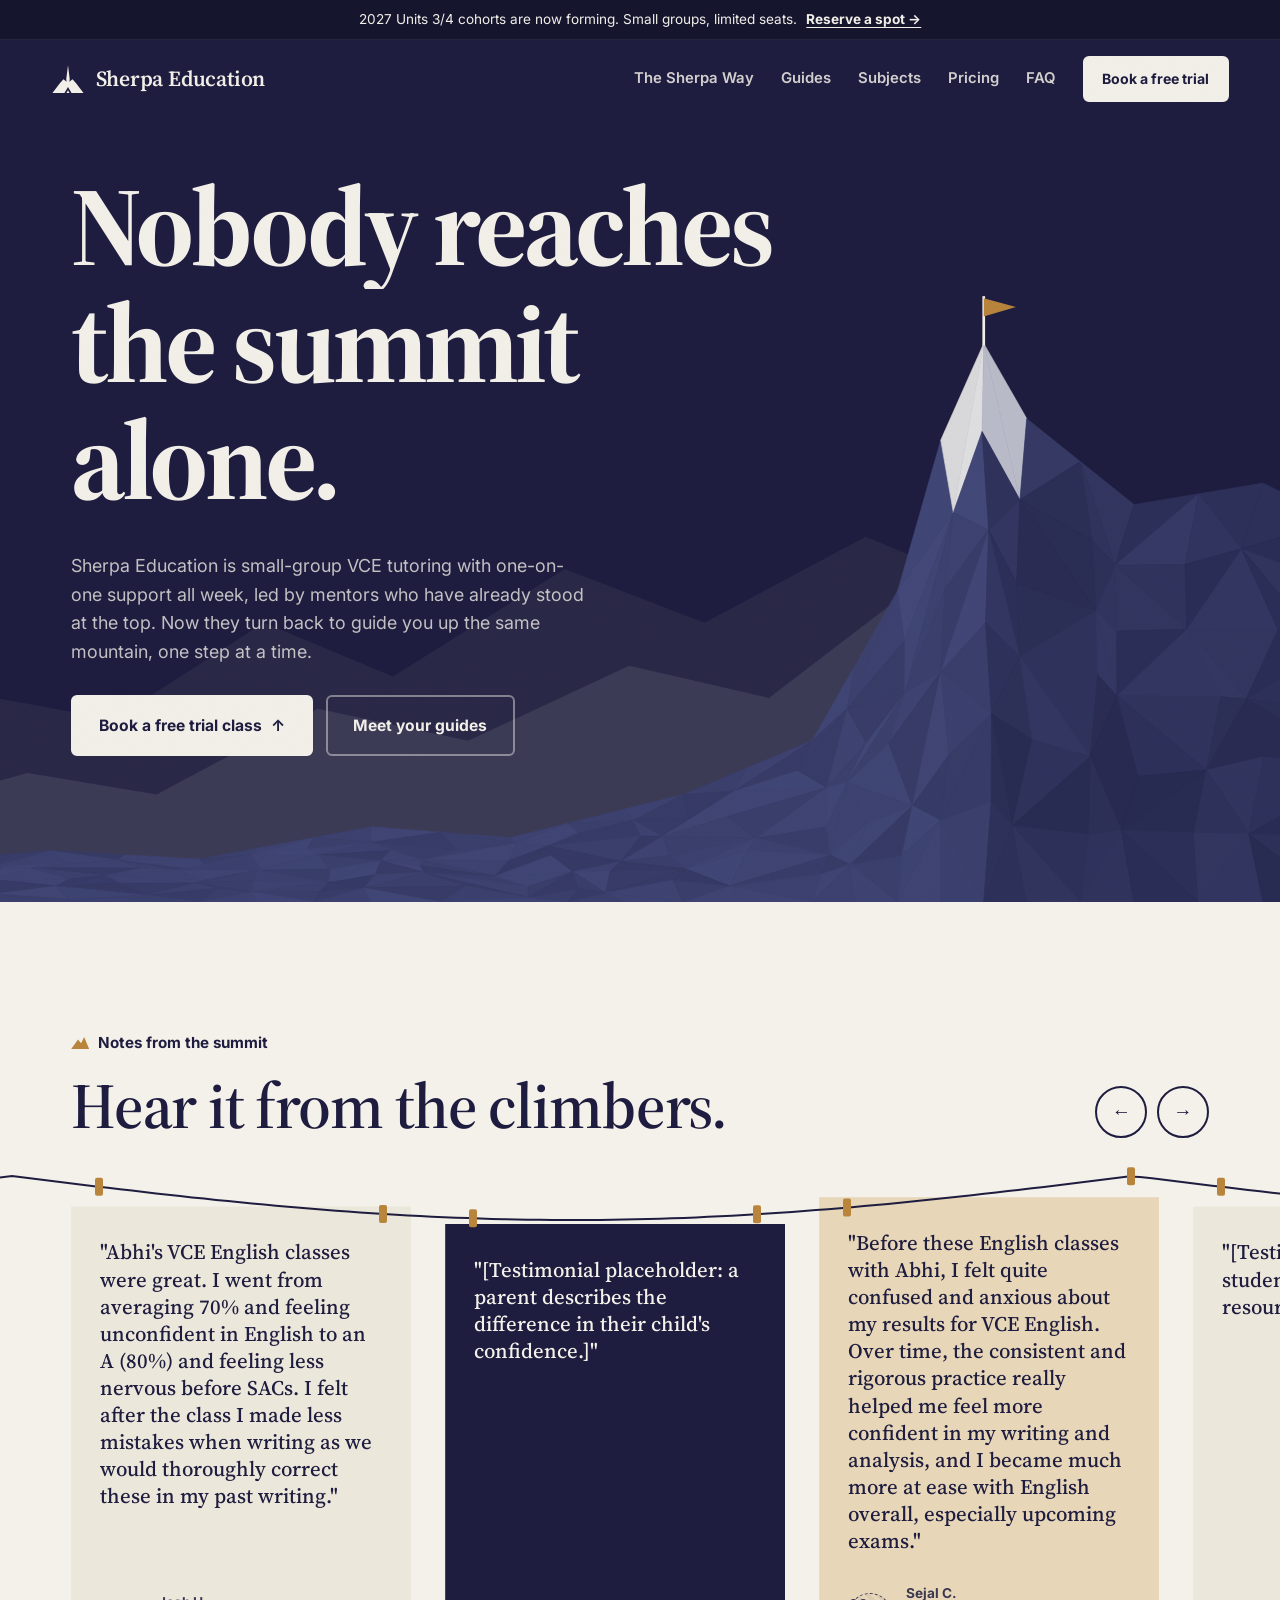
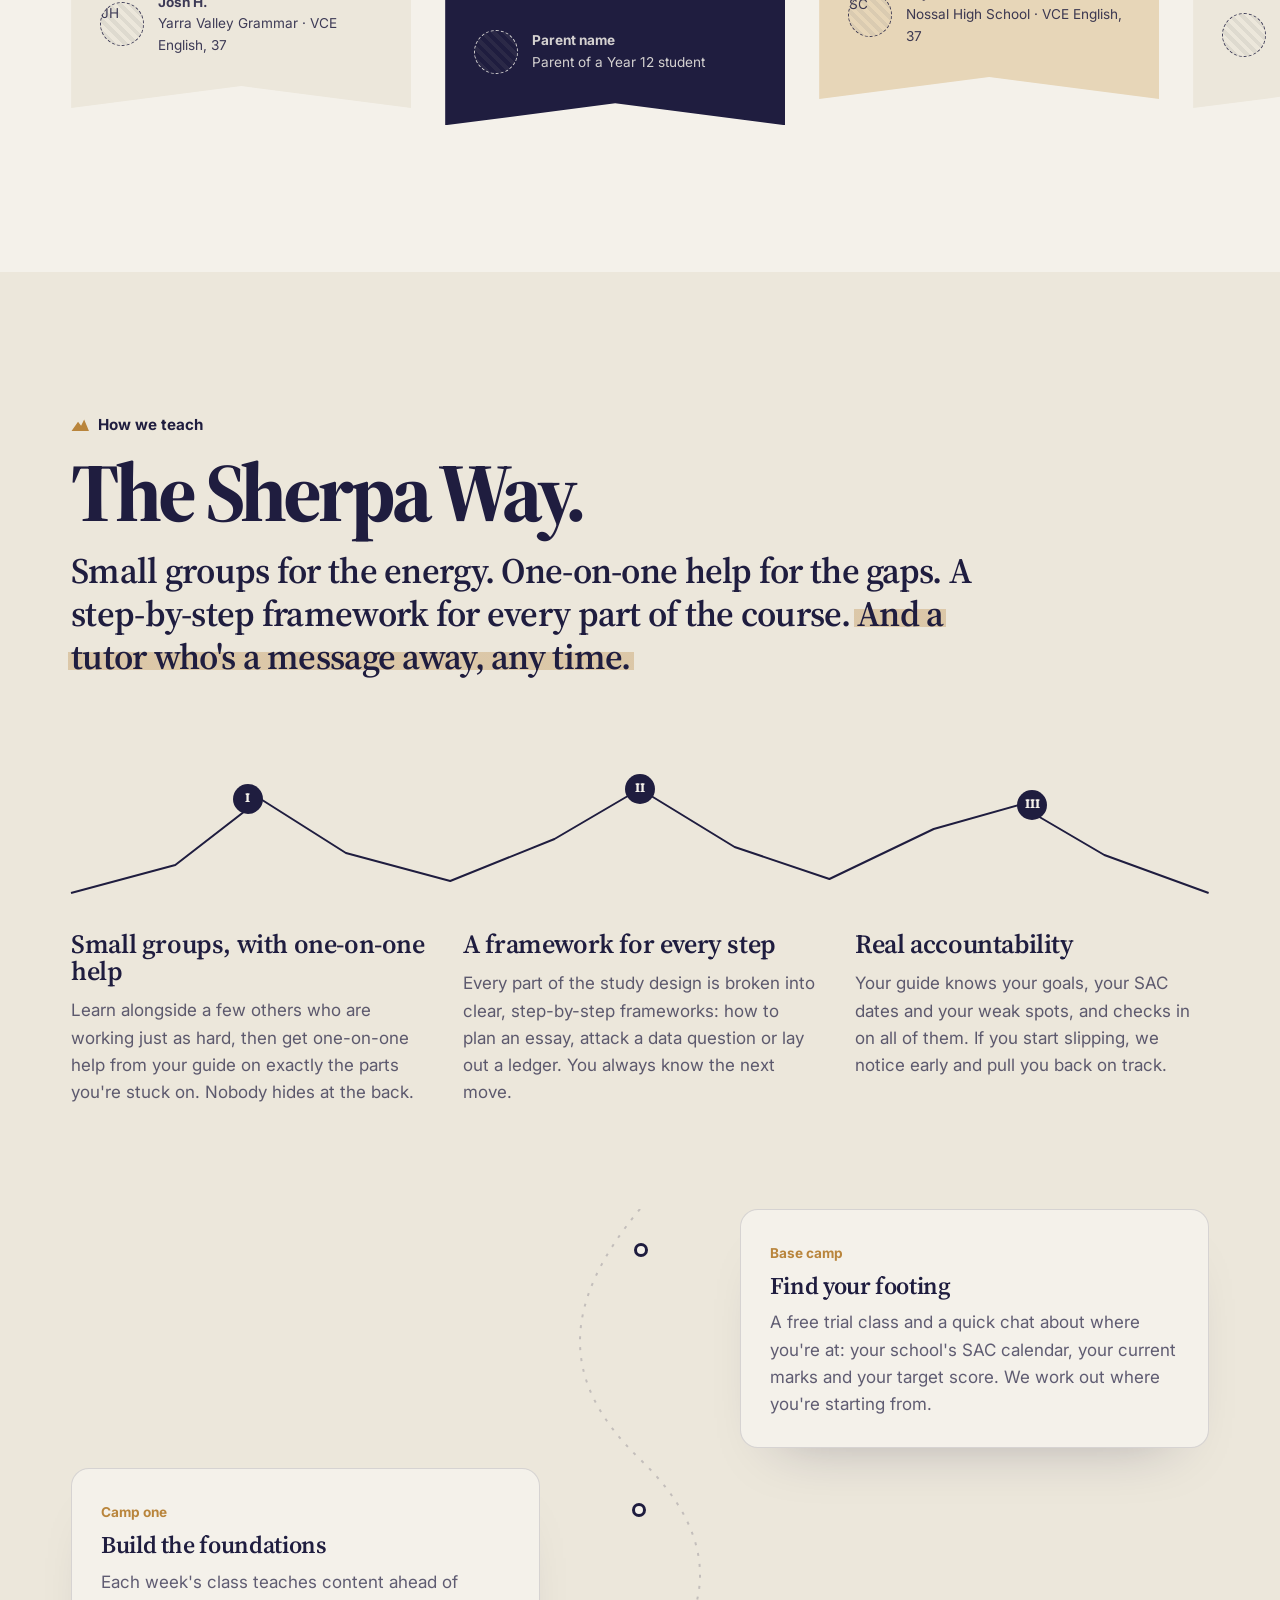
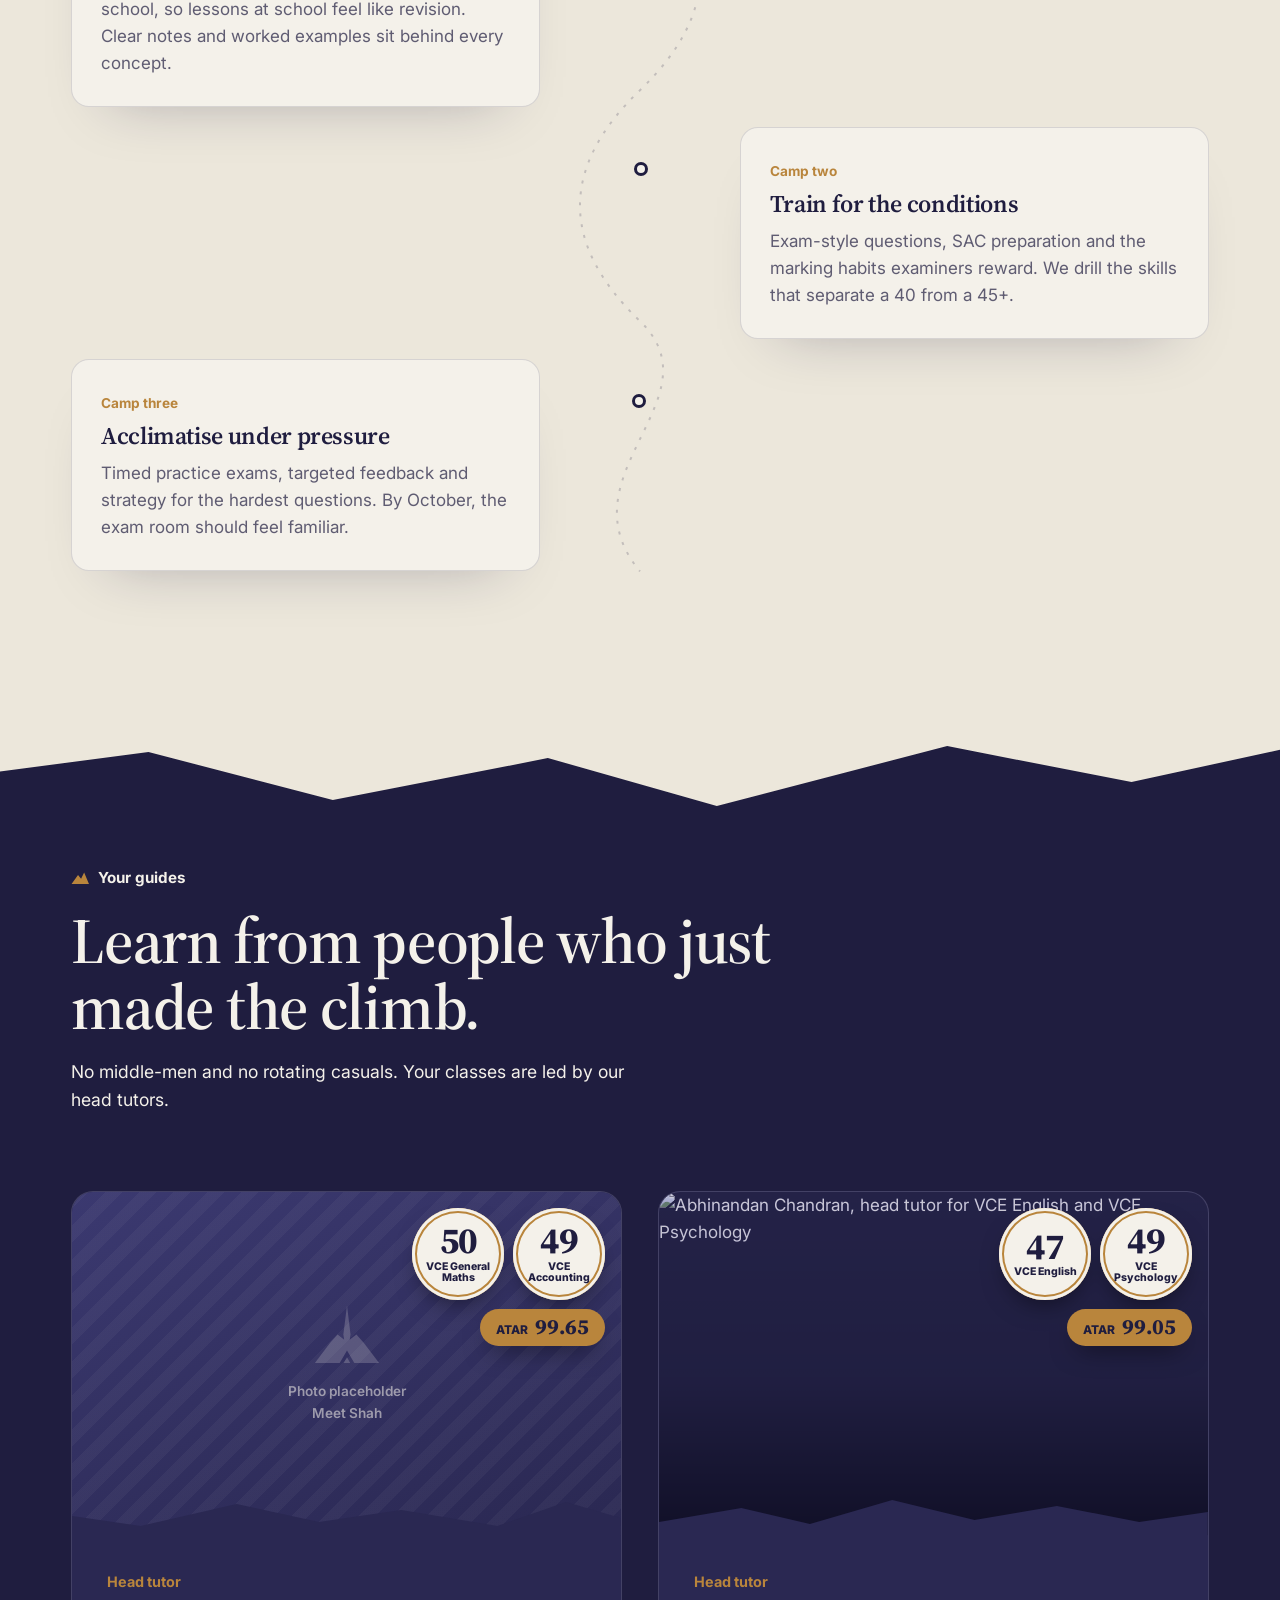
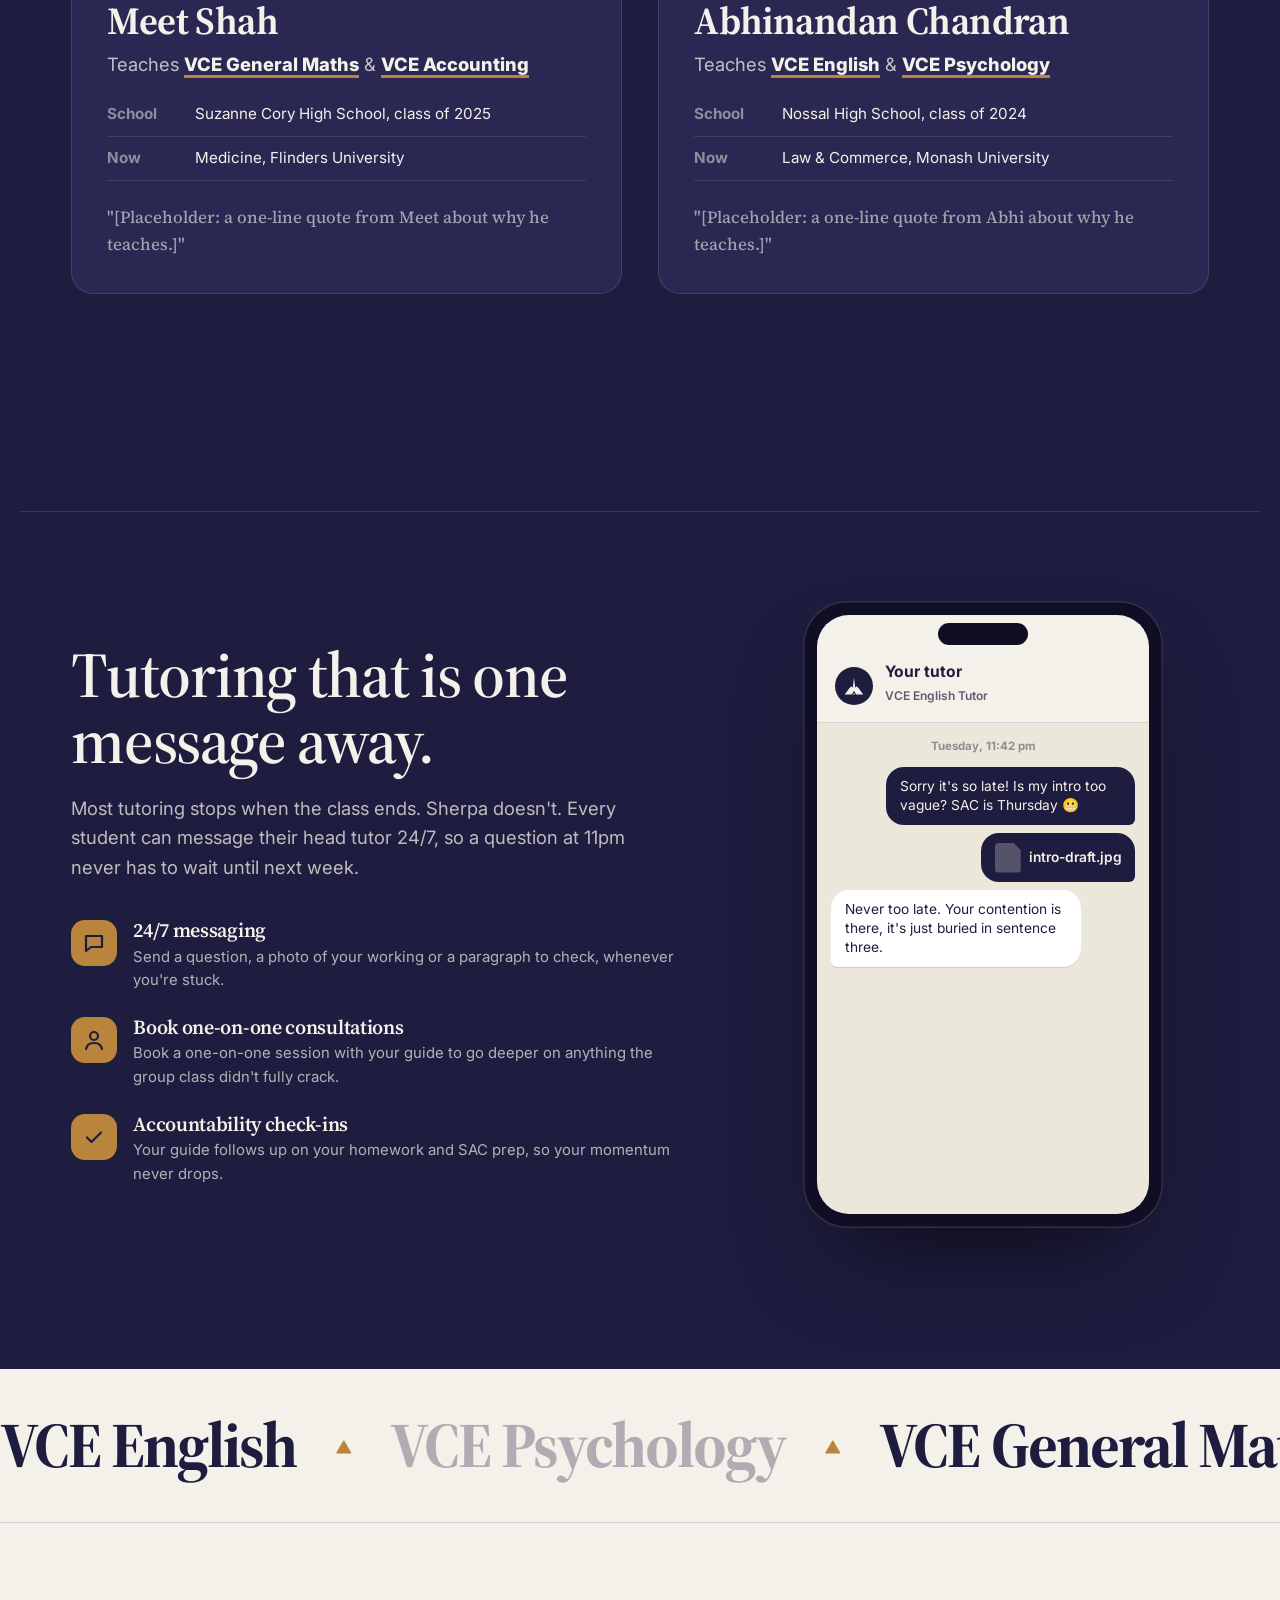
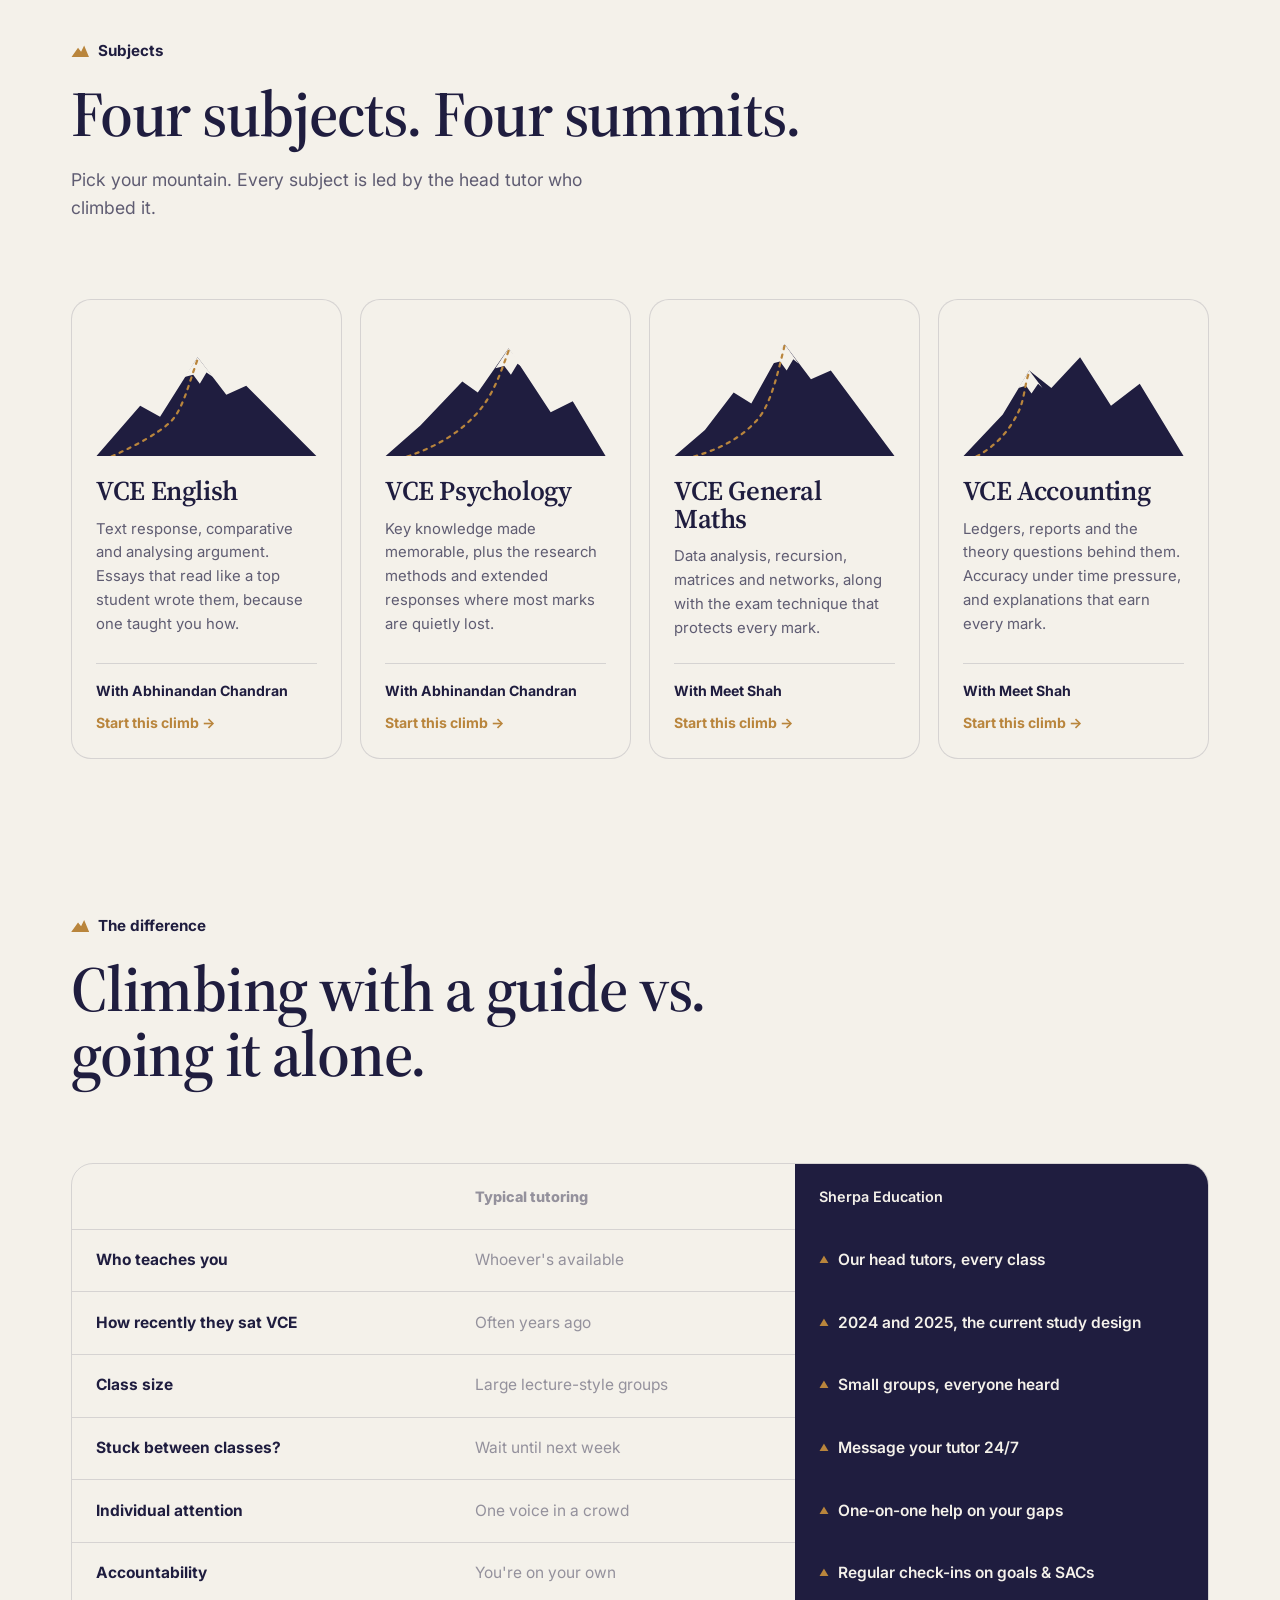
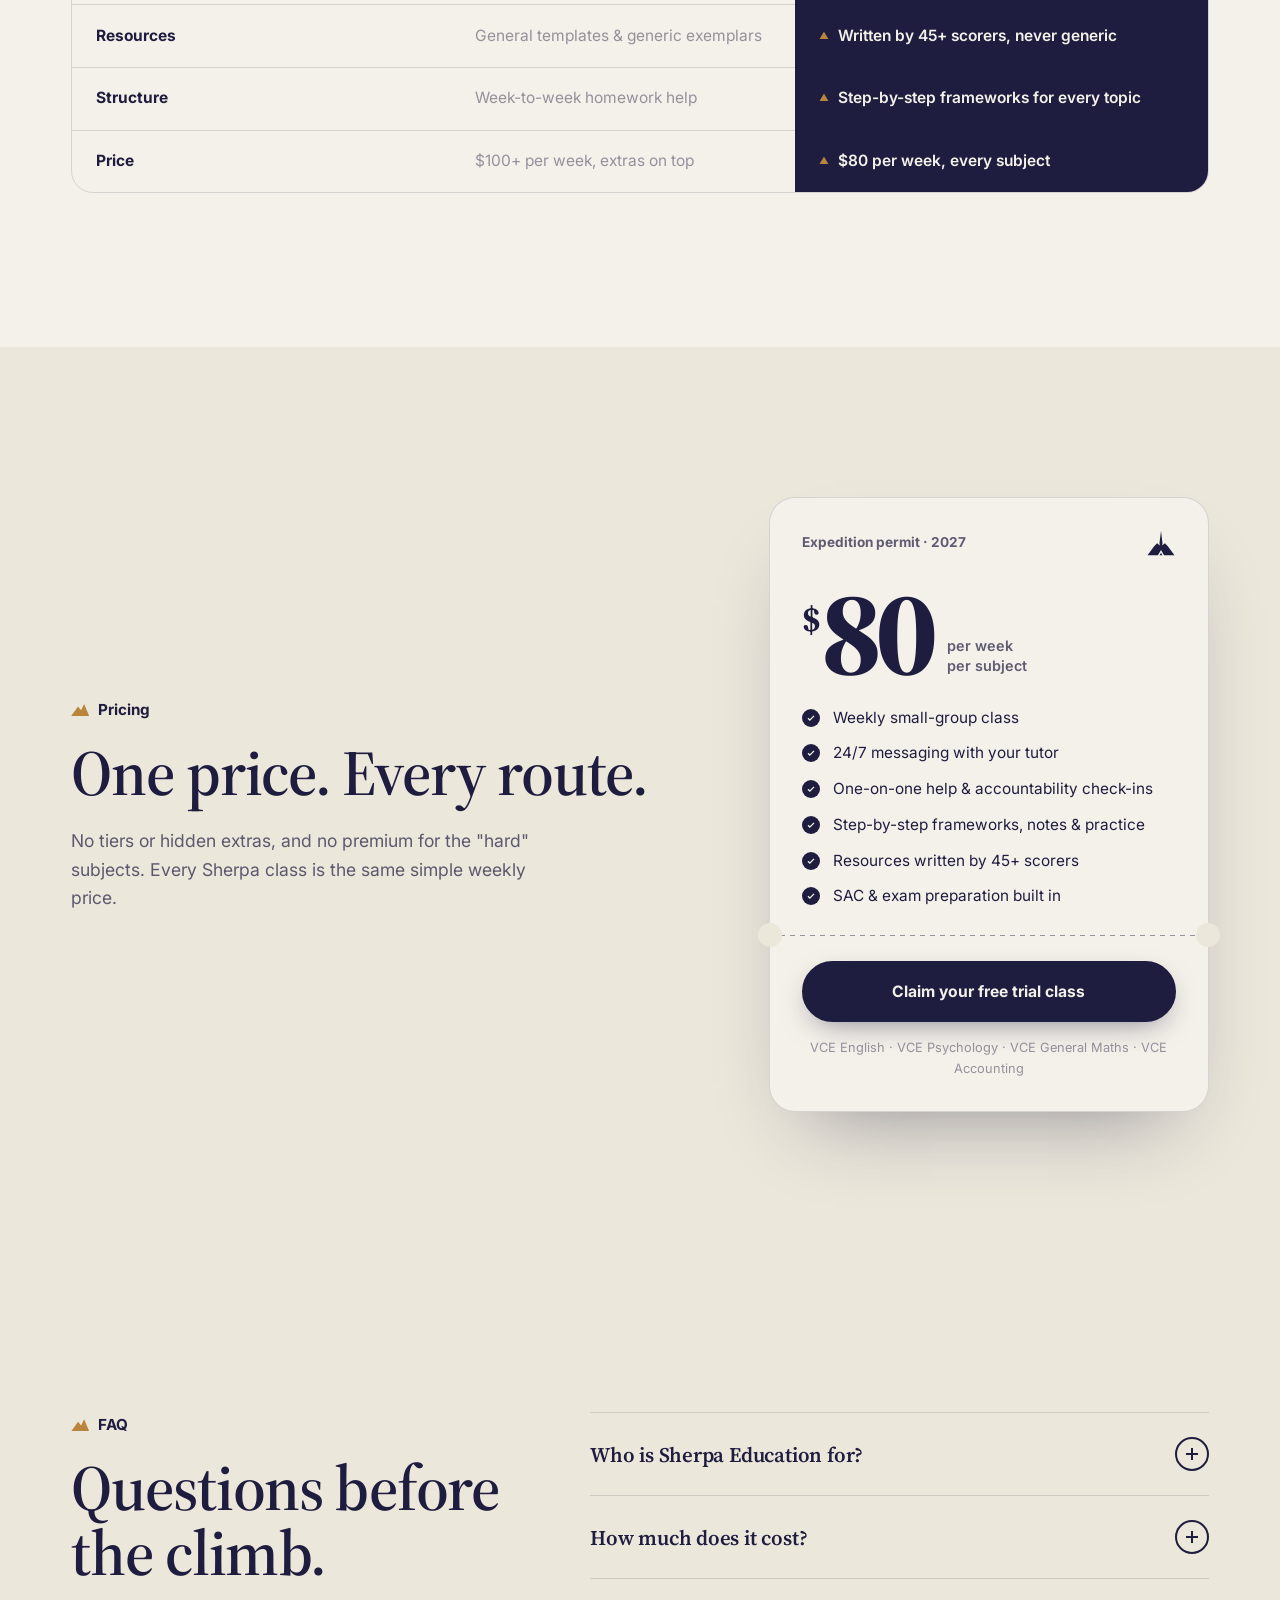
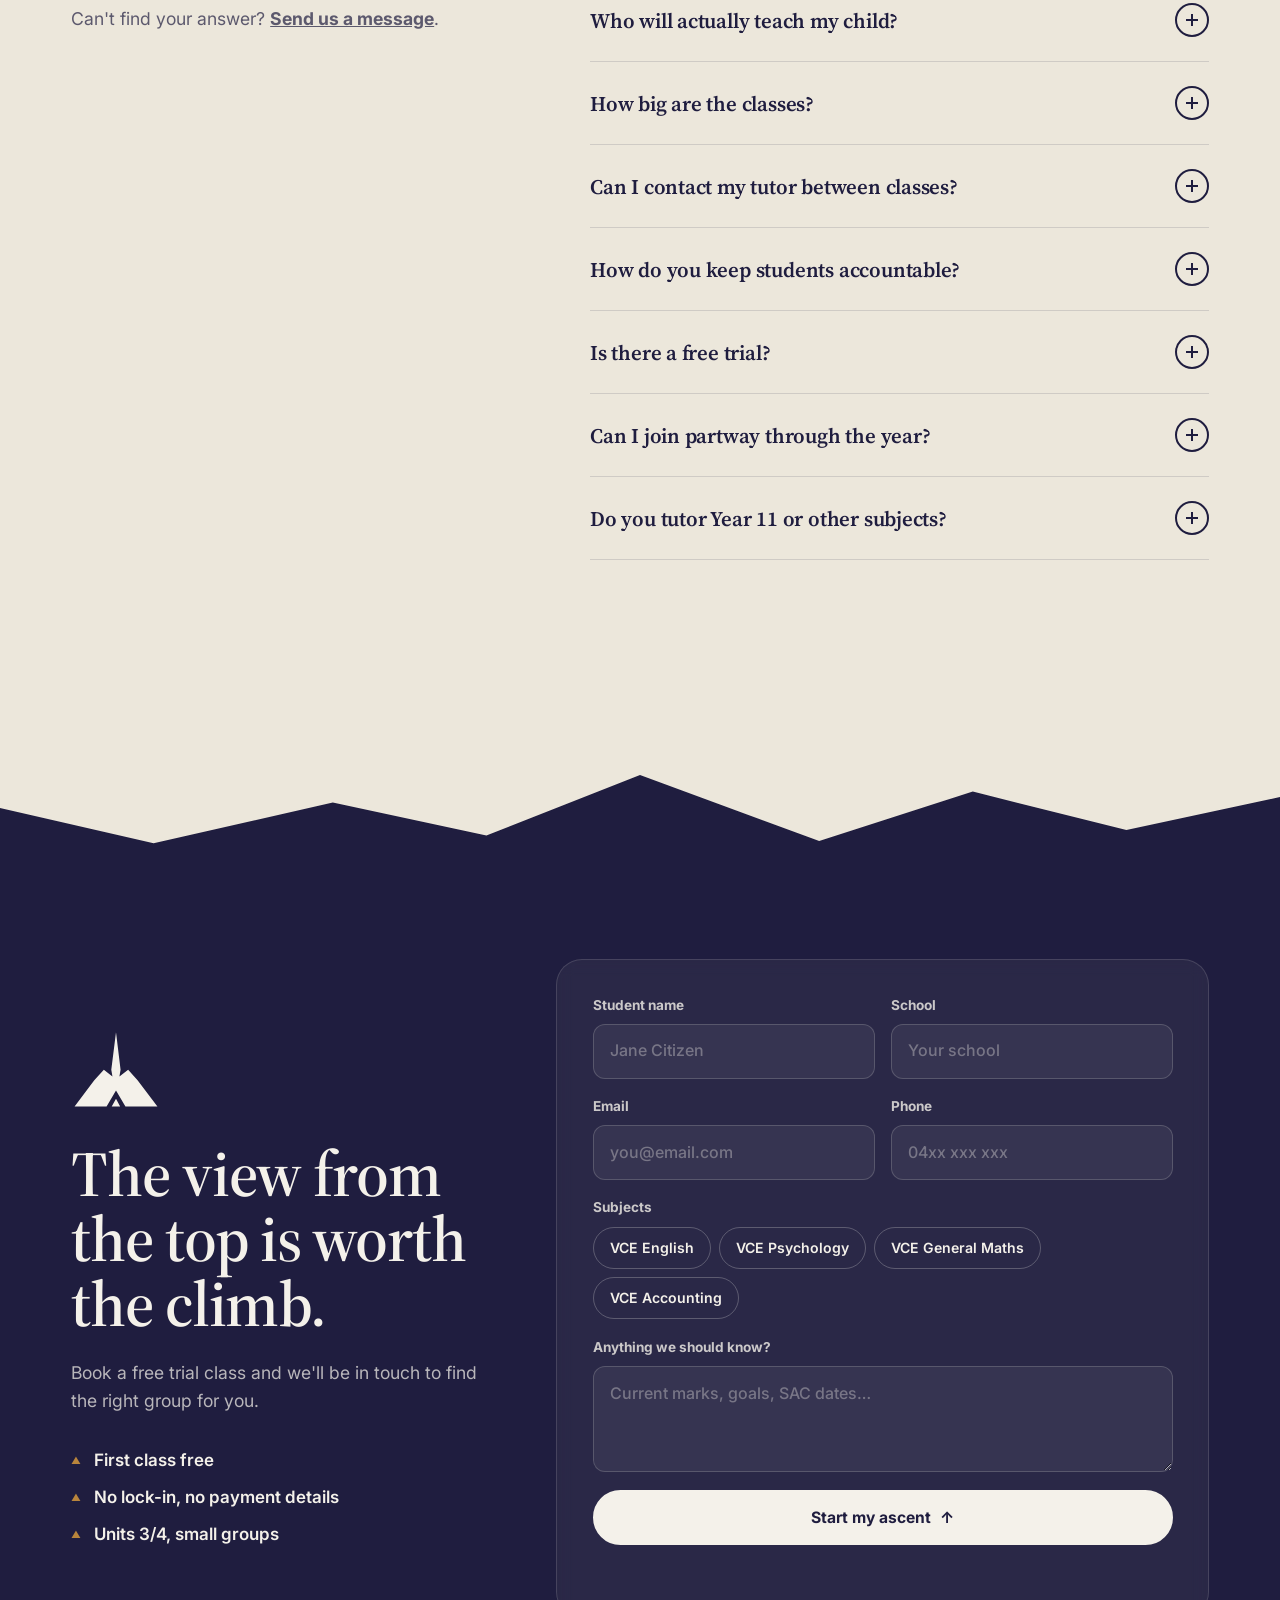
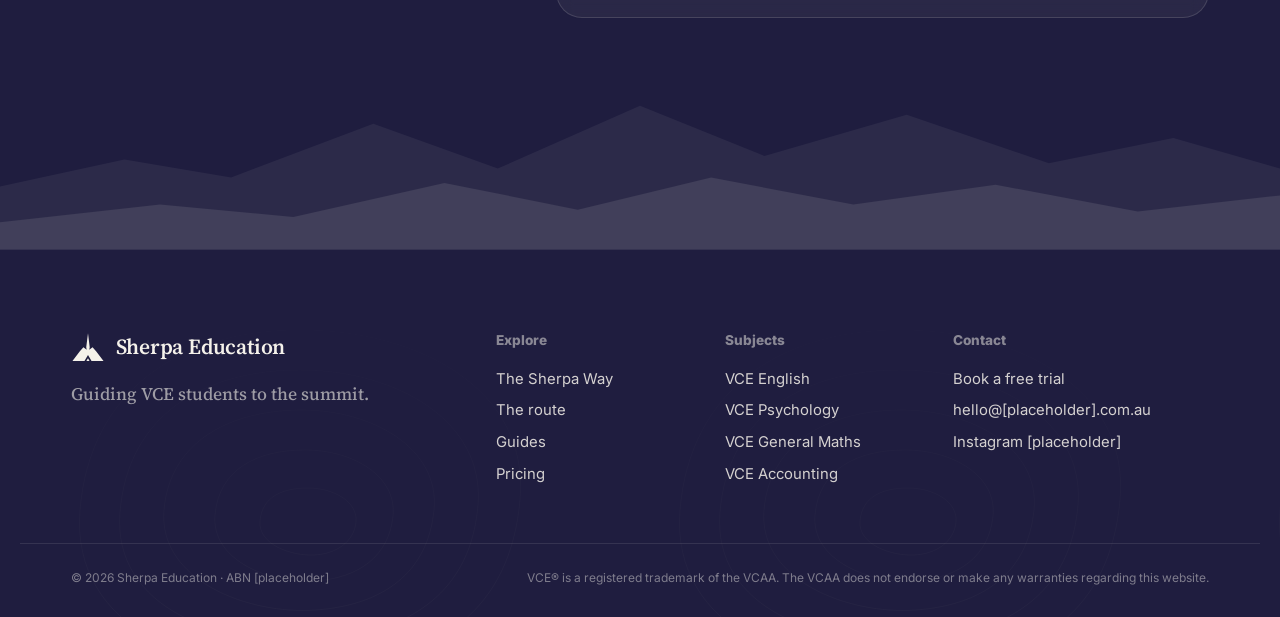
==== commit 59d63ff3: "Add files via upload" ====
--- a/index.html
+++ b/index.html
@@ -8,7 +8,7 @@
   <link rel="preconnect" href="https://fonts.googleapis.com" />
   <link rel="preconnect" href="https://fonts.gstatic.com" crossorigin />
   <link href="https://fonts.googleapis.com/css2?family=Source+Serif+4:opsz,wght@8..60,500;8..60,600;8..60,700&family=Inter:wght@400;500;600;700;800&display=swap" rel="stylesheet" />
-  <link rel="stylesheet" href="styles.css?v=19" />
+  <link rel="stylesheet" href="styles.css?v=24" />
   <script>try{if(!matchMedia('(prefers-reduced-motion: reduce)').matches)document.documentElement.classList.add('intro-on')}catch(e){}</script>
   <link rel="icon" href="data:image/svg+xml,%3Csvg xmlns='http://www.w3.org/2000/svg' viewBox='0 0 1024 1024'%3E%3Ccircle cx='512' cy='512' r='512' fill='%23F4F1EA'/%3E%3Cpath fill='%231F1D3F' fill-rule='evenodd' d='M512 252L544 515L536 563L597 515L663 588L802 772L578 772L512 660L446 772L222 772L360 588L427 515L487 563L479 515ZM482 772L512 719L541 772Z'/%3E%3C/svg%3E" />
 </head>
@@ -41,10 +41,8 @@
     <span class="brand__name">Sherpa Education</span>
   </a>
   <nav class="nav__links" id="navLinks">
-    <a href="#voices">Reviews</a>
     <a href="#way">The Sherpa Way</a>
     <a href="#guides">Guides</a>
-    <a href="#support">24/7 support</a>
     <a href="#subjects">Subjects</a>
     <a href="#pricing">Pricing</a>
     <a href="#faq">FAQ</a>
@@ -102,9 +100,9 @@
     </div>
     <div class="voices__rail" id="voicesRail">
       <svg class="voices__rope" id="voicesRope" aria-hidden="true"></svg>
-      <figure class="flagcard"><blockquote>"[Testimonial placeholder: a student describes how their marks improved after joining Sherpa.]"</blockquote><figcaption><span class="avatar"></span><span><b>Student name</b><br/>School · Subject</span></figcaption></figure>
+      <figure class="flagcard"><blockquote>"Abhi's VCE English classes were great. I went from averaging 70% and feeling unconfident in English to an A (80%) and feeling less nervous before SACs. I felt after the class I made less mistakes when writing as we would thoroughly correct these in my past writing."</blockquote><figcaption><span class="avatar avatar--init">JH</span><span><b>Josh H.</b><br/>Yarra Valley Grammar · VCE English, 37</span></figcaption></figure>
       <figure class="flagcard"><blockquote>"[Testimonial placeholder: a parent describes the difference in their child's confidence.]"</blockquote><figcaption><span class="avatar"></span><span><b>Parent name</b><br/>Parent of a Year 12 student</span></figcaption></figure>
-      <figure class="flagcard"><blockquote>"[Testimonial placeholder: a student talks about how approachable the tutors are.]"</blockquote><figcaption><span class="avatar"></span><span><b>Student name</b><br/>School · Subject</span></figcaption></figure>
+      <figure class="flagcard"><blockquote>"Before these English classes with Abhi, I felt quite confused and anxious about my results for VCE English. Over time, the consistent and rigorous practice really helped me feel more confident in my writing and analysis, and I became much more at ease with English overall, especially upcoming exams."</blockquote><figcaption><span class="avatar avatar--init">SC</span><span><b>Sejal C.</b><br/>Nossal High School · VCE English, 37</span></figcaption></figure>
       <figure class="flagcard"><blockquote>"[Testimonial placeholder: a student on the structure and resources.]"</blockquote><figcaption><span class="avatar"></span><span><b>Student name</b><br/>School · Subject</span></figcaption></figure>
       <figure class="flagcard"><blockquote>"[Testimonial placeholder: a parent on value for money and communication.]"</blockquote><figcaption><span class="avatar"></span><span><b>Parent name</b><br/>Parent of a Year 12 student</span></figcaption></figure>
       <figure class="flagcard"><blockquote>"[Testimonial placeholder: a student on how SAC preparation helped.]"</blockquote><figcaption><span class="avatar"></span><span><b>Student name</b><br/>School · Subject</span></figcaption></figure>
@@ -467,6 +465,6 @@
   </div>
 </footer>
 
-<script src="script.js?v=13"></script>
+<script src="script.js?v=14"></script>
 </body>
 </html>
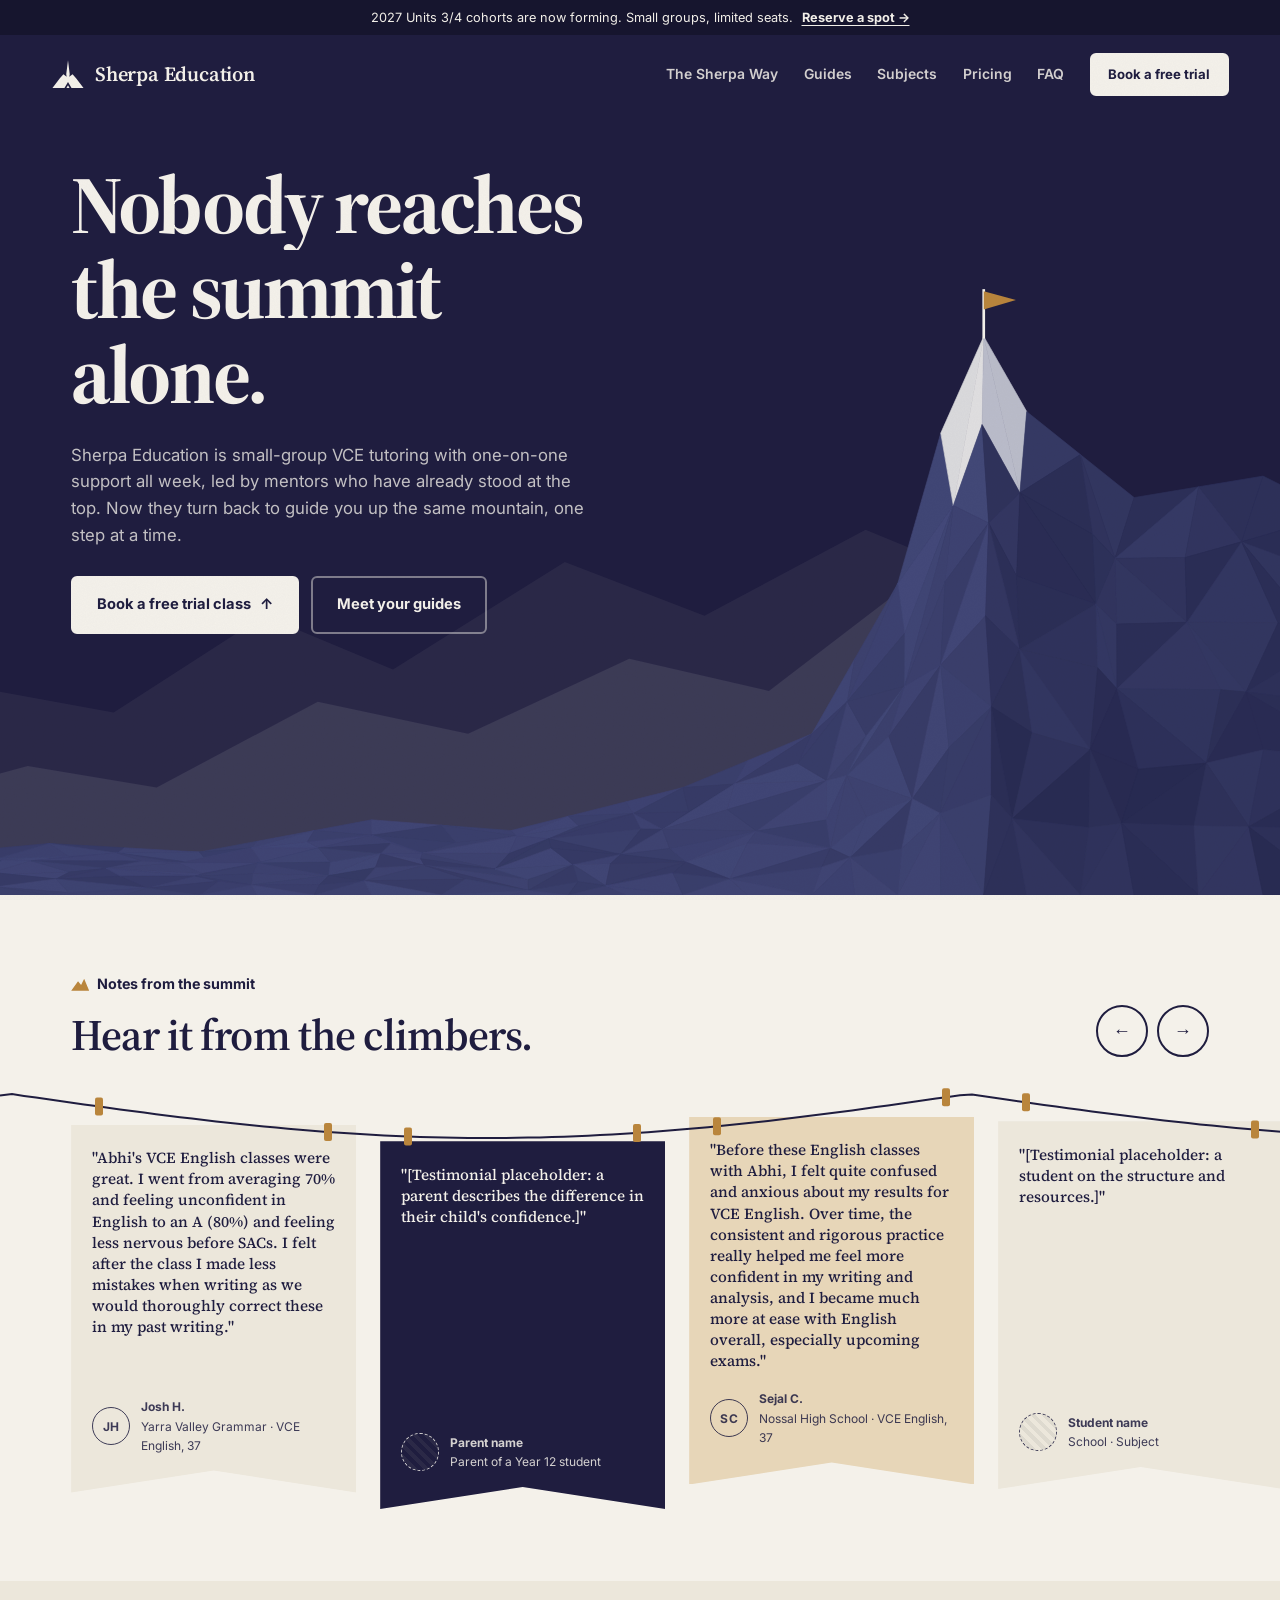
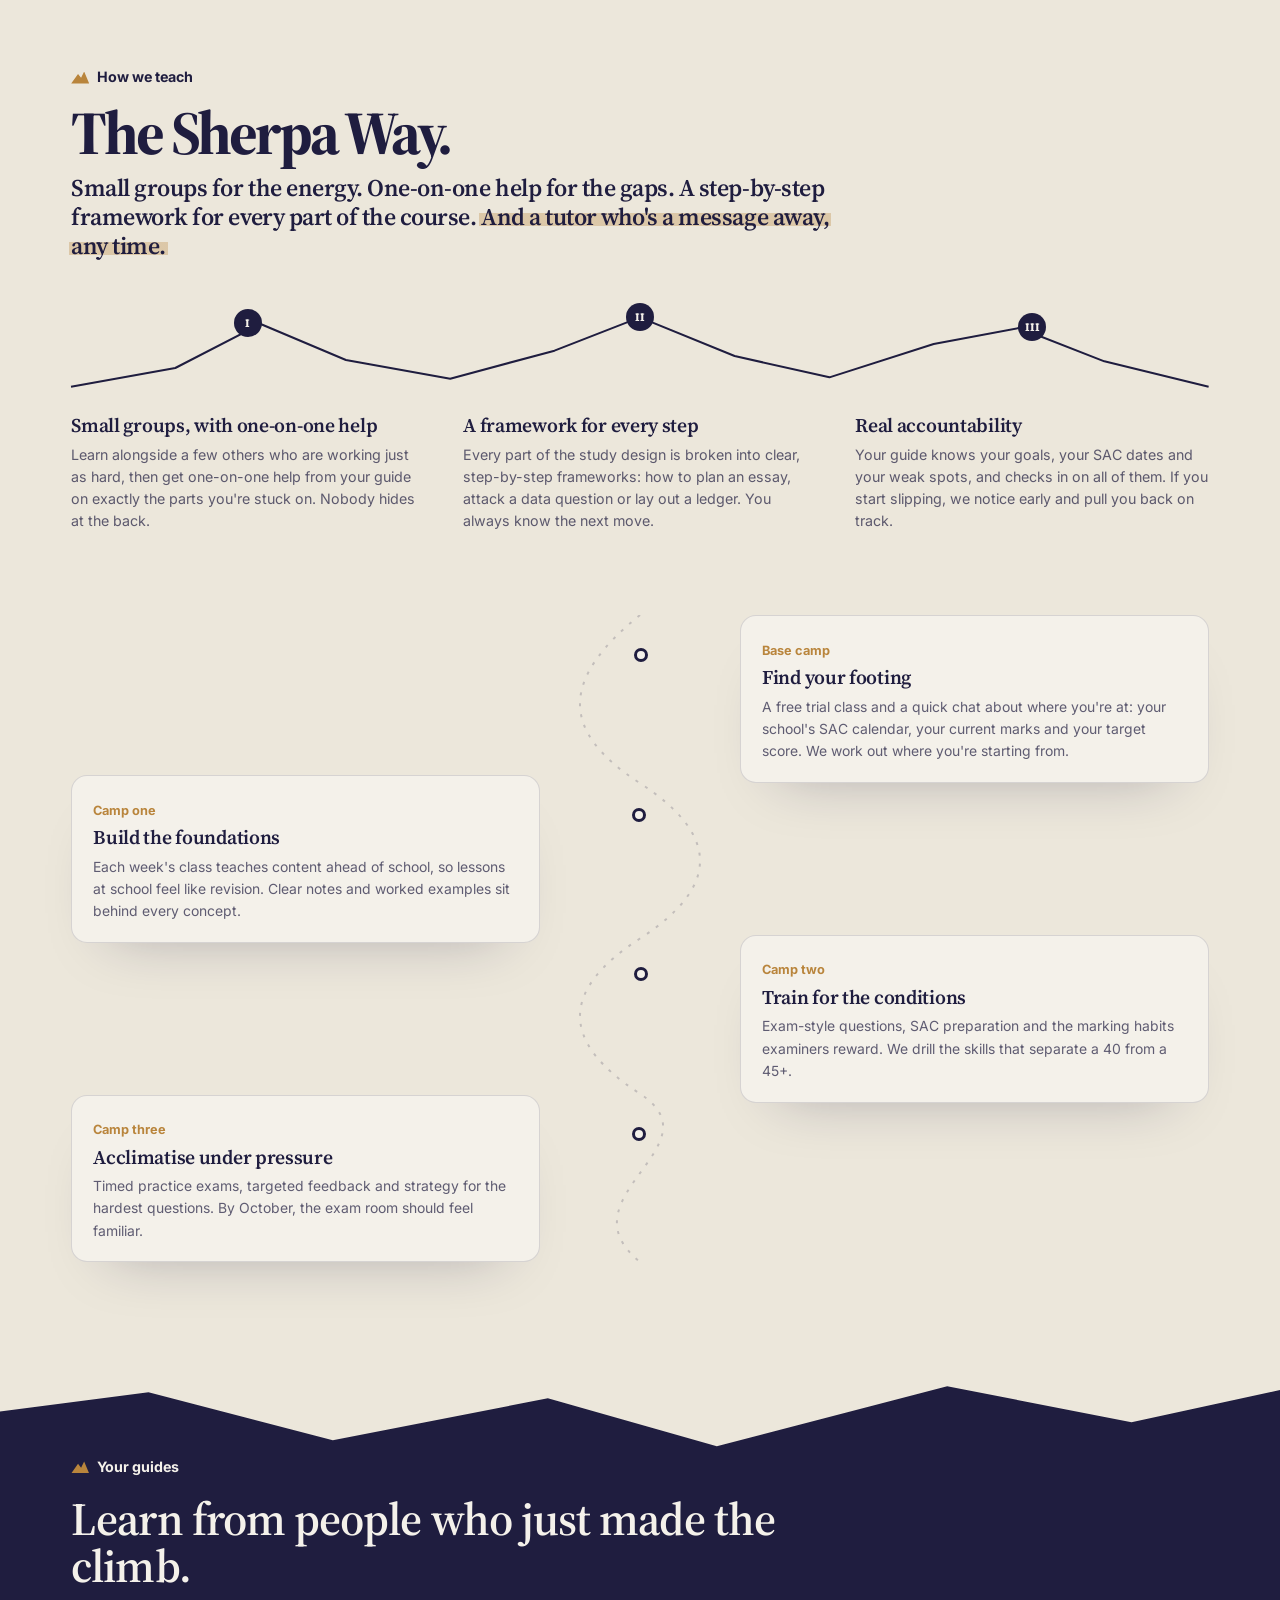
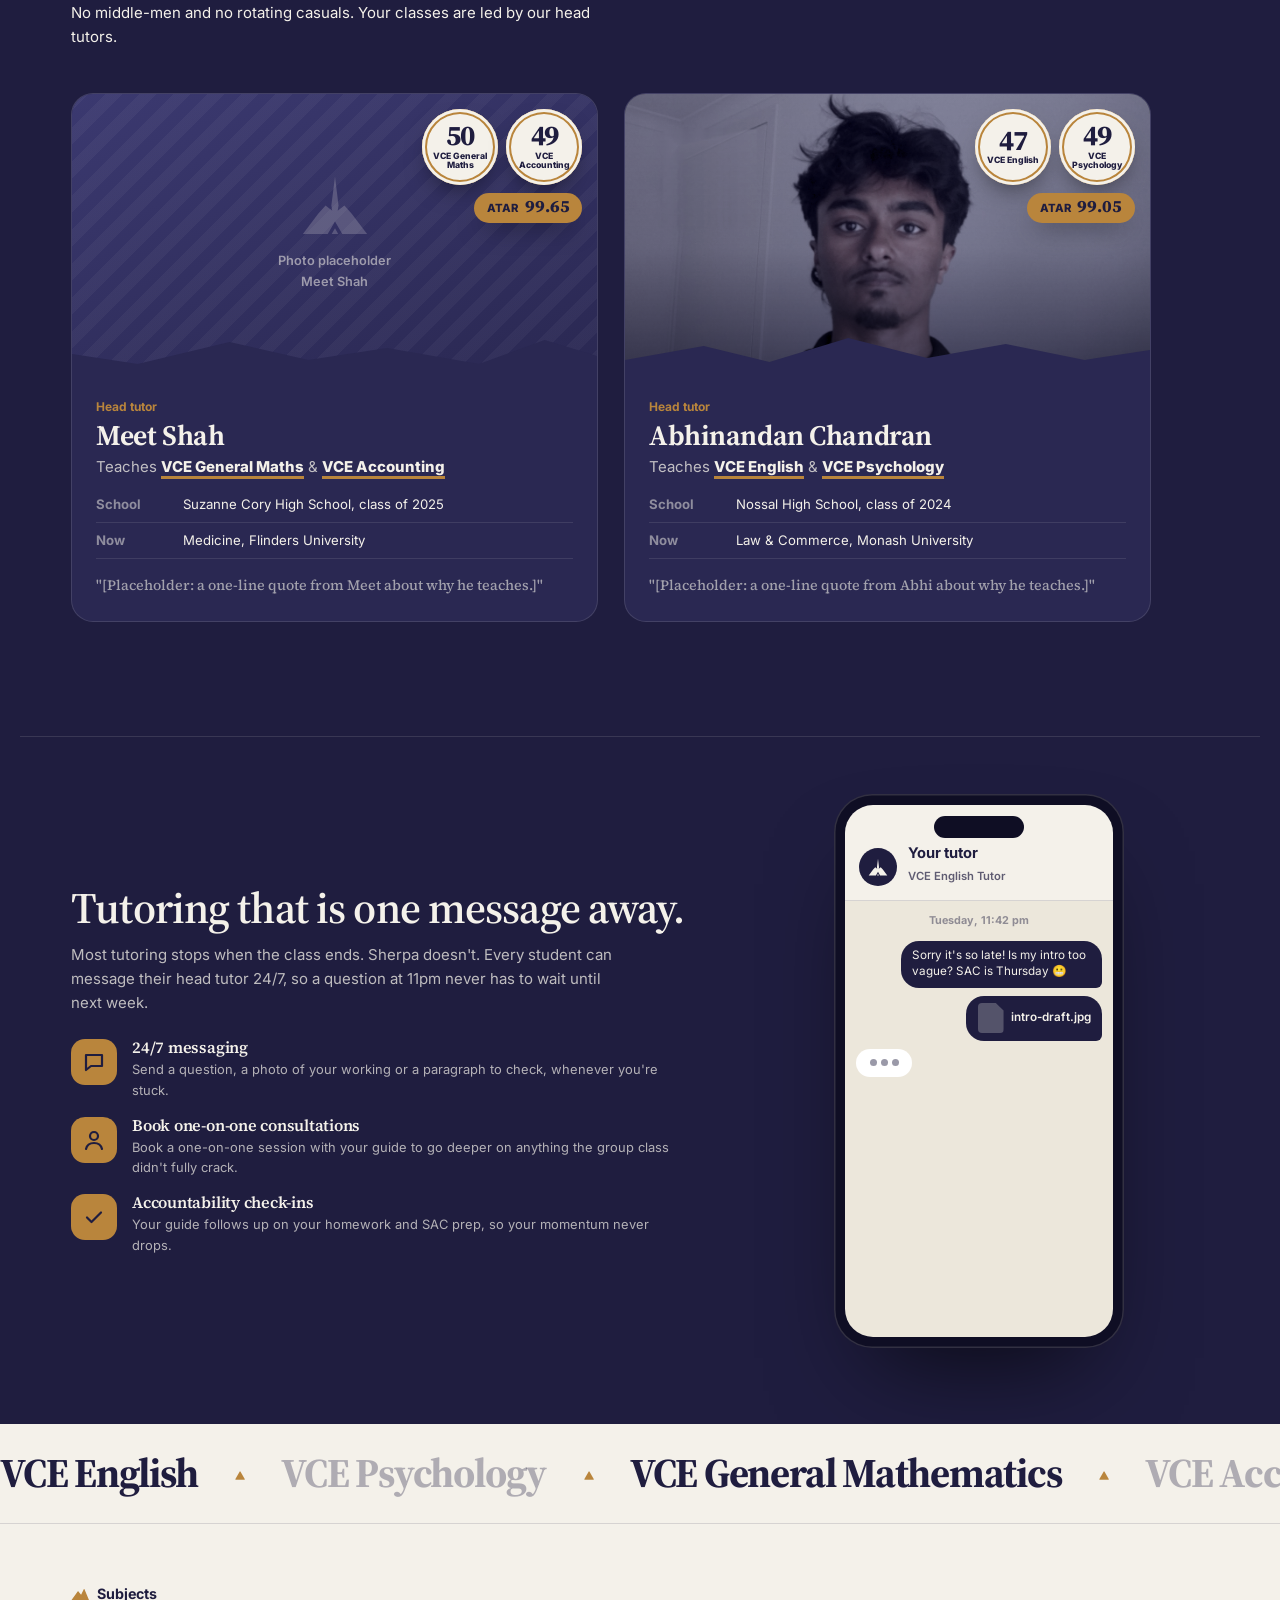
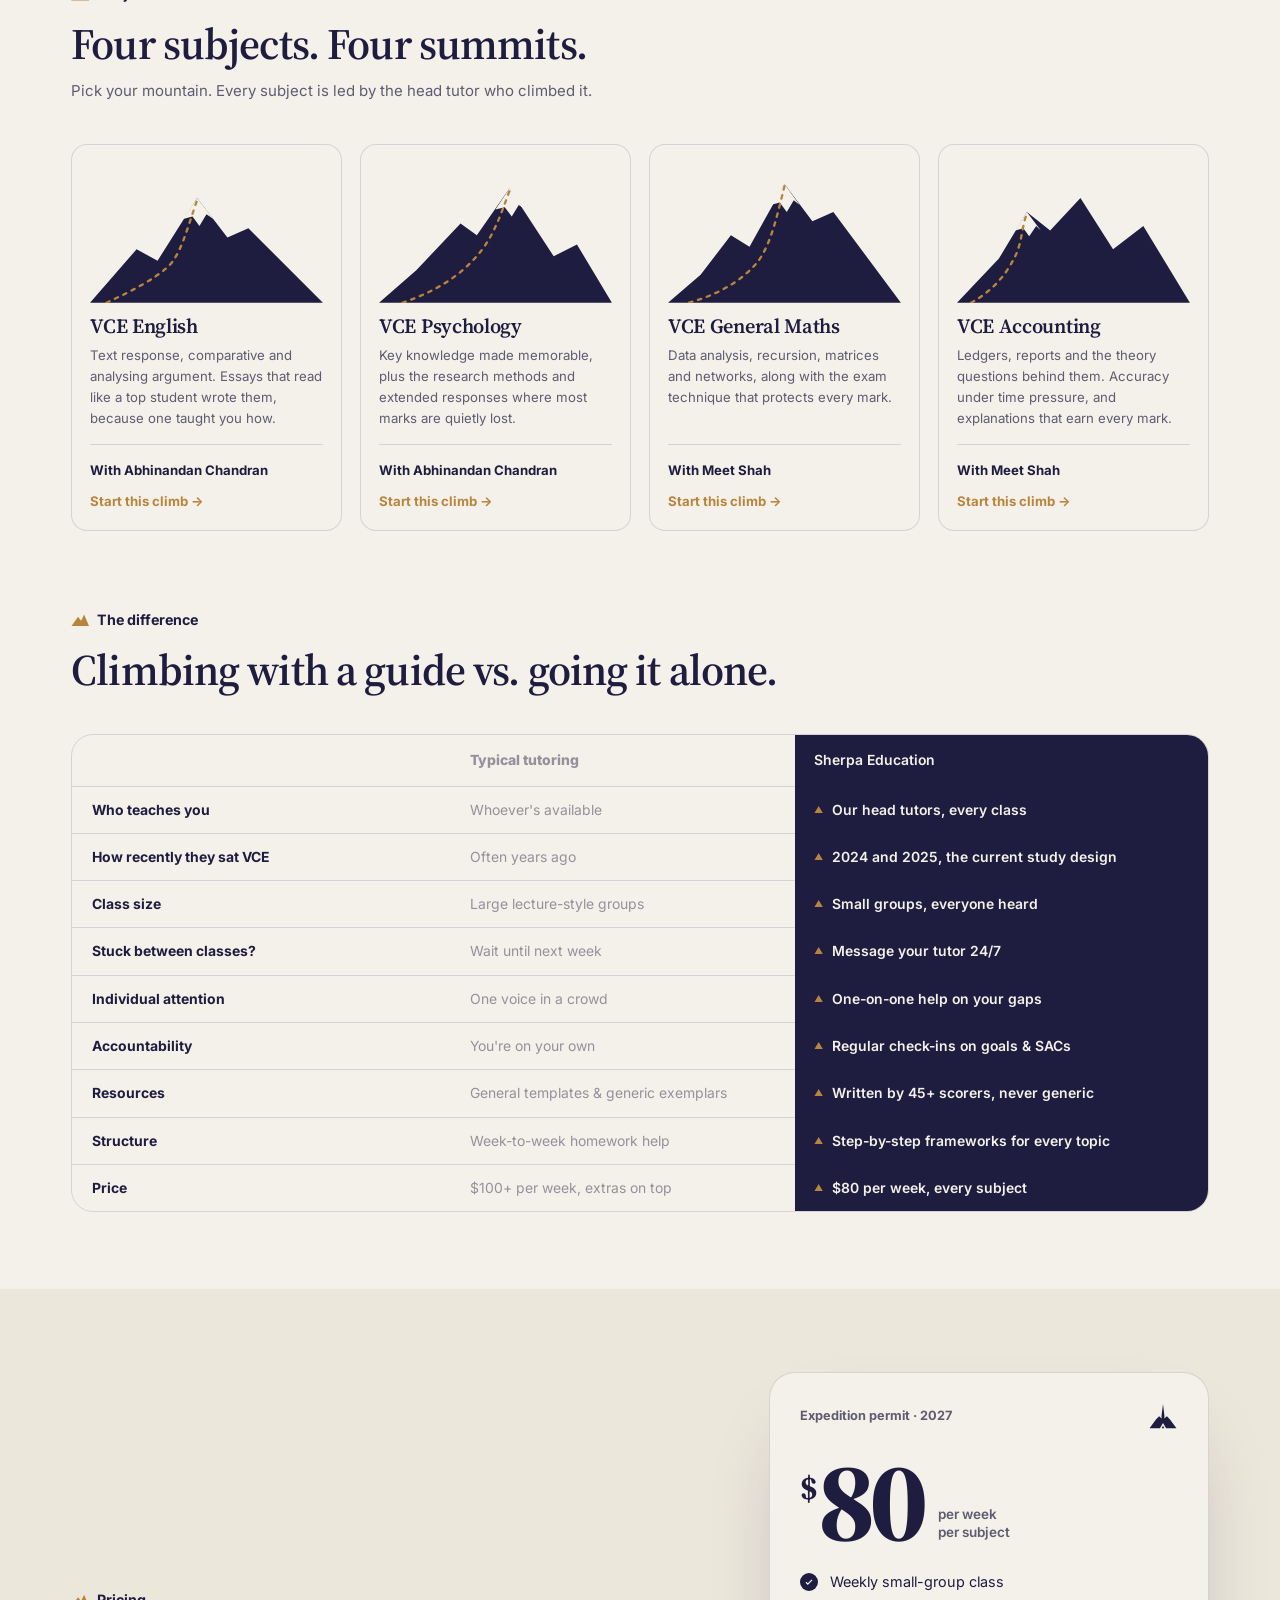
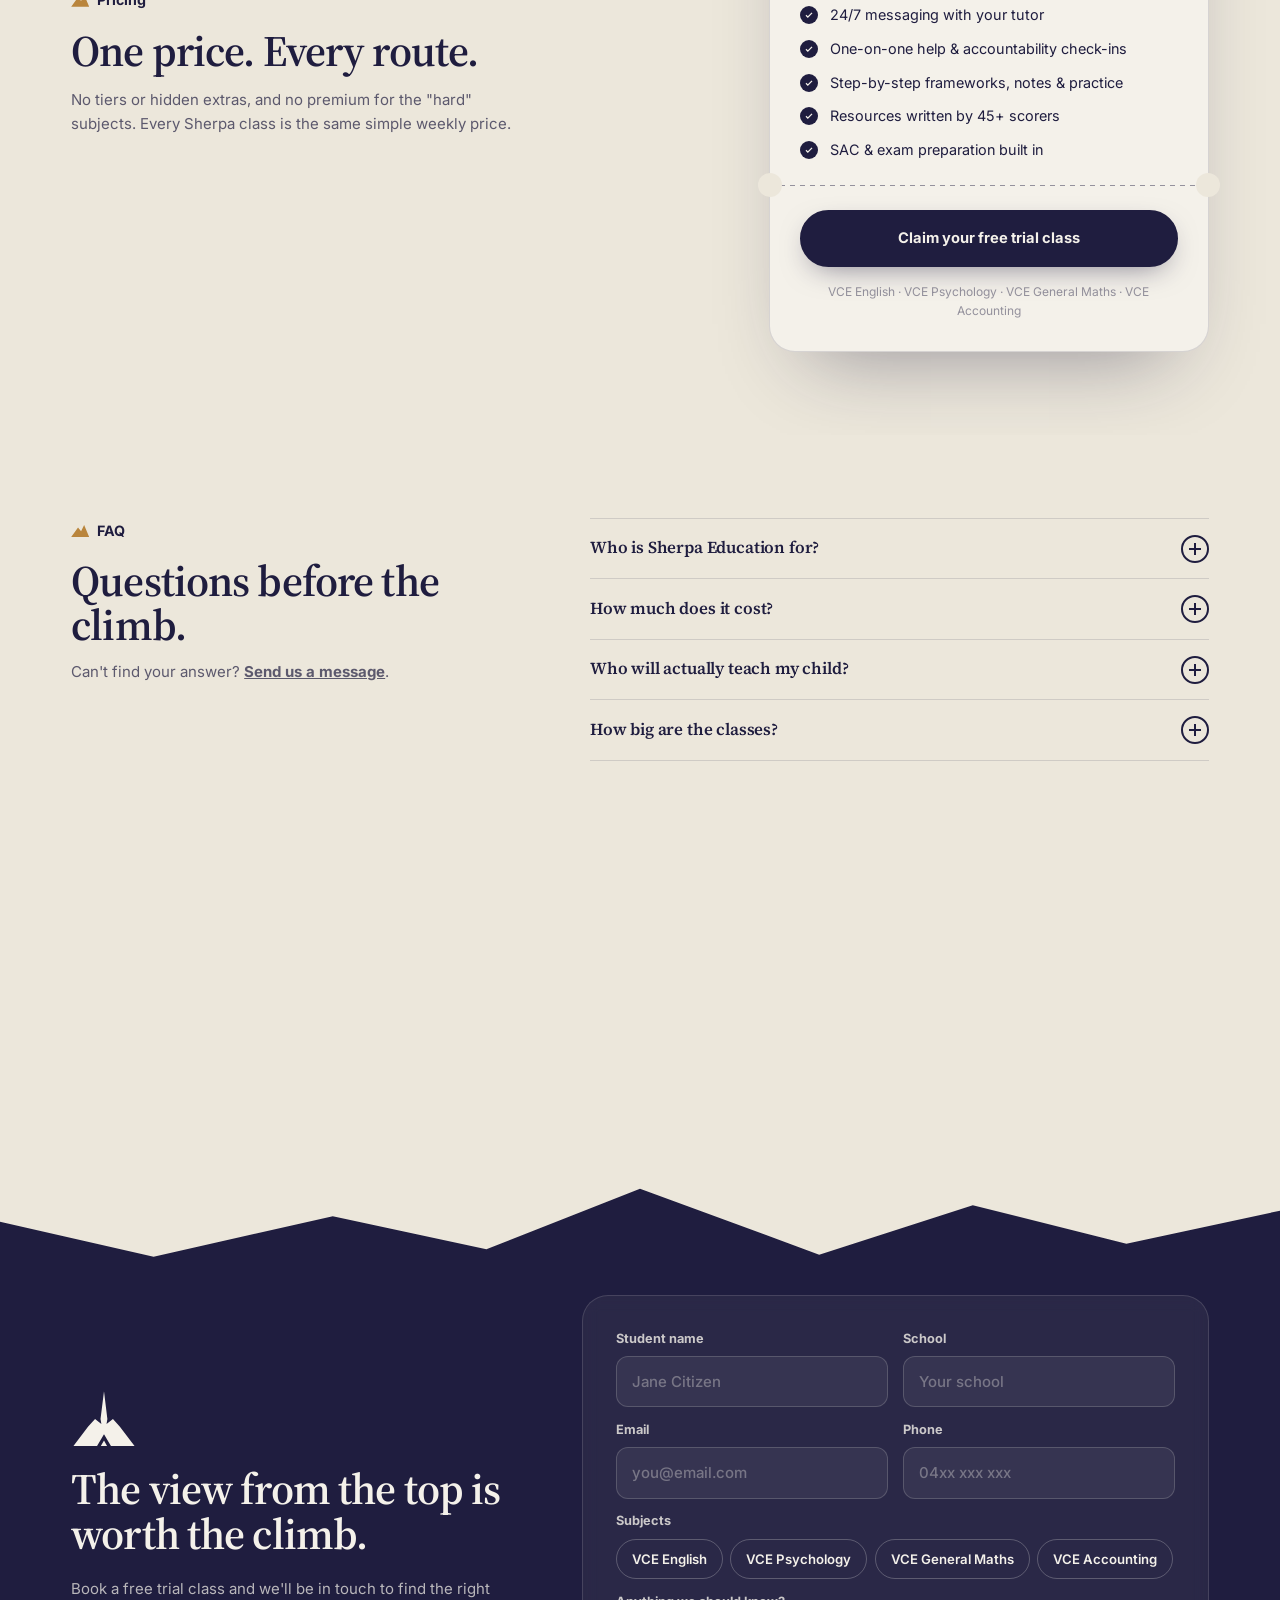
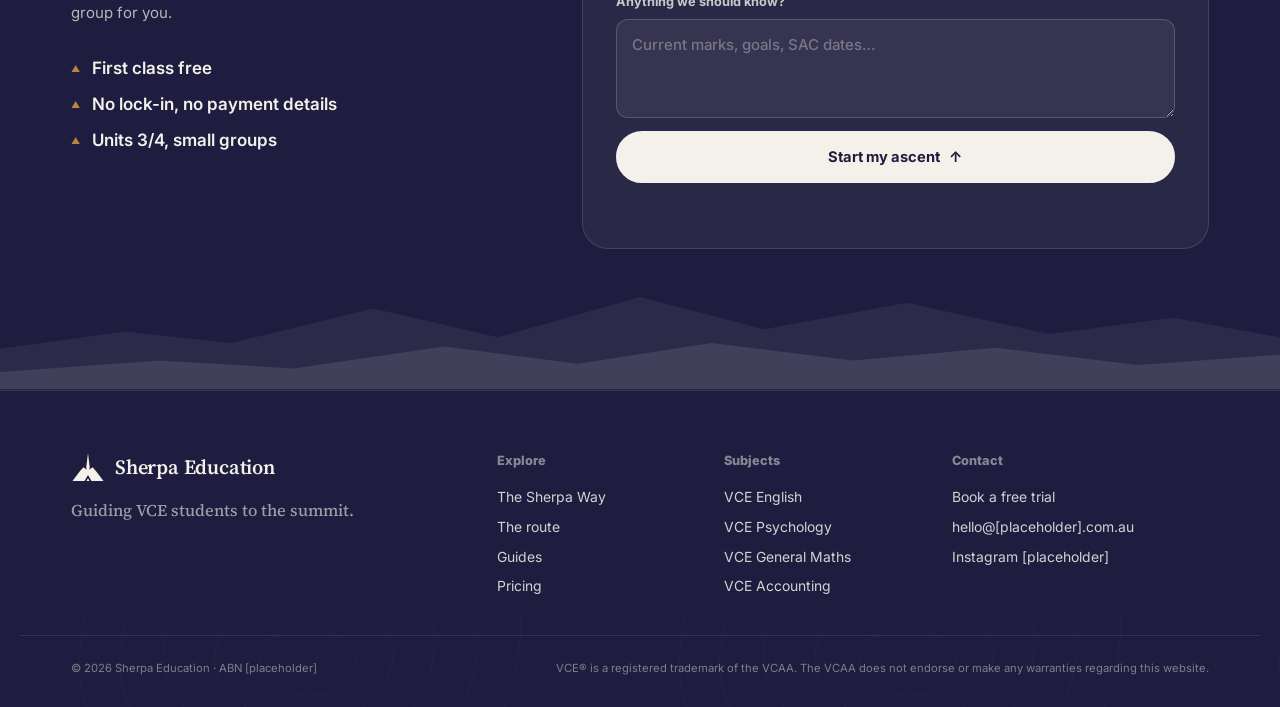
==== commit 823c354d: "Add files via upload" ====
--- a/index.html
+++ b/index.html
@@ -8,7 +8,7 @@
   <link rel="preconnect" href="https://fonts.googleapis.com" />
   <link rel="preconnect" href="https://fonts.gstatic.com" crossorigin />
   <link href="https://fonts.googleapis.com/css2?family=Source+Serif+4:opsz,wght@8..60,500;8..60,600;8..60,700&family=Inter:wght@400;500;600;700;800&display=swap" rel="stylesheet" />
-  <link rel="stylesheet" href="styles.css?v=24" />
+  <link rel="stylesheet" href="styles.css?v=27" />
   <script>try{if(!matchMedia('(prefers-reduced-motion: reduce)').matches)document.documentElement.classList.add('intro-on')}catch(e){}</script>
   <link rel="icon" href="data:image/svg+xml,%3Csvg xmlns='http://www.w3.org/2000/svg' viewBox='0 0 1024 1024'%3E%3Ccircle cx='512' cy='512' r='512' fill='%23F4F1EA'/%3E%3Cpath fill='%231F1D3F' fill-rule='evenodd' d='M512 252L544 515L536 563L597 515L663 588L802 772L578 772L512 660L446 772L222 772L360 588L427 515L487 563L479 515ZM482 772L512 719L541 772Z'/%3E%3C/svg%3E" />
 </head>
--- a/styles.css
+++ b/styles.css
@@ -214,6 +214,7 @@
 .flagcard blockquote { margin: 0; font-family: var(--serif); font-weight: 500; font-size: 1.3rem; line-height: 1.3; font-variation-settings: "opsz" 30; }
 .flagcard figcaption { display: flex; gap: .9rem; align-items: center; font-size: .85rem; opacity: .85; }
 .avatar { width: 44px; height: 44px; border-radius: 50%; flex: none; border: 1.5px dashed currentColor; background: repeating-linear-gradient(45deg, rgba(127, 127, 127, .15) 0 4px, transparent 4px 8px); }
+.avatar--init { border: 1.5px solid currentColor; background: none; display: grid; place-items: center; font-weight: 700; font-size: .8rem; letter-spacing: .02em; }
 
 /* ---------- story ---------- */
 .story { padding: clamp(80px, 11vw, 150px) 0; background: var(--cream-2); }
@@ -763,3 +764,122 @@
 .dossier__photo:has(.dossier__img)::after { background: linear-gradient(180deg, rgba(31, 29, 63, .18) 0%, rgba(31, 29, 63, .28) 55%, rgba(31, 29, 63, .7) 100%); mix-blend-mode: multiply; }
 .dossier__ridge { z-index: 2; }
 .badges { z-index: 3; }
+
+/* compact Sherpa Way section (desktop/tablet; phones keep their own sizes) */
+@media (min-width: 561px) {
+  #way.story { padding: clamp(56px, 6.5vw, 96px) 0; }
+  #way .way__head { margin-bottom: clamp(32px, 4vw, 56px); }
+  #way .way__title { font-size: clamp(2.4rem, 4.8vw, 4.2rem); margin-bottom: .9rem; }
+  #way .way__lede { font-size: clamp(1.15rem, 1.9vw, 1.6rem); max-width: 780px; }
+}
+@media (min-width: 901px) {
+  #way .principles { padding-top: 104px; }
+  #way .principles__ridge { height: 80px; }
+  #way .principle__n { top: -107px; width: 28px; height: 28px; left: calc(50% - 14px); font-size: .75rem; }
+  #way .principle:nth-of-type(2) .principle__n { top: -113px; }
+  #way .principle:nth-of-type(3) .principle__n { top: -103px; }
+  #way .principle h3 { font-size: 1.3rem; margin-bottom: .55rem; }
+  #way .principle p { font-size: .95rem; line-height: 1.55; }
+}
+
+/* compact Guides and 24/7 support sections (desktop/tablet; phones keep their own sizes) */
+@media (min-width: 561px) {
+  #guides.guides { padding: clamp(90px, 9vw, 120px) 0 clamp(56px, 6vw, 84px); }
+  #guides .section-head { margin-bottom: clamp(28px, 3.4vw, 44px); }
+  #guides .section-head h2 { font-size: clamp(2.2rem, 3.6vw, 3.1rem); }
+  #guides .section-head__sub { font-size: 1rem; margin-top: .8rem; }
+  #guides .dossiers { gap: clamp(16px, 2vw, 26px); max-width: 1080px; }
+  #guides .dossier__photo { aspect-ratio: 16 / 8.5; }
+  #guides .badge { width: 76px; height: 76px; }
+  #guides .badge b { font-size: 1.9rem; }
+  #guides .badge small { font-size: .58rem; max-width: 60px; }
+  #guides .badge-atar { padding: .35rem .85rem; }
+  #guides .badge-atar b { font-size: 1.15rem; }
+  #guides .dossier__body { padding: clamp(1.1rem, 2vw, 1.6rem); }
+  #guides .dossier__role { font-size: .8rem; margin-bottom: .3rem; }
+  #guides .dossier h3 { font-size: clamp(1.5rem, 2.2vw, 1.9rem); margin-bottom: .4rem; }
+  #guides .dossier__teaches { font-size: 1rem; margin-bottom: 1rem; }
+  #guides .tiles { margin-bottom: 1.1rem; gap: .55rem; }
+  #guides .tile { padding: .75rem .8rem .7rem; border-radius: 13px; }
+  #guides .tile b { font-size: clamp(1.9rem, 3vw, 2.4rem); }
+  #guides .tile--atar b { font-size: clamp(1.5rem, 2.4vw, 1.9rem); }
+  #guides .tile span { font-size: .8rem; }
+  #guides .dossier__facts { margin-bottom: 1rem; gap: .45rem; }
+  #guides .dossier__facts div { font-size: .88rem; padding-bottom: .45rem; }
+  #guides .dossier__quote { font-size: .95rem; }
+
+  #support.support { padding-top: clamp(28px, 3vw, 44px); padding-bottom: clamp(56px, 6vw, 84px); }
+  #support .support__wrap { padding-top: clamp(40px, 4.5vw, 64px); gap: clamp(32px, 4.5vw, 70px); }
+  #support h2 { font-size: clamp(2.1rem, 3.4vw, 2.9rem); margin-bottom: .9rem; }
+  #support .support__lede { font-size: 1rem; margin-bottom: 1.6rem; }
+  #support .perks { gap: 1rem; }
+  #support .perks h3, #support .perks li:first-child h3 { font-size: 1.08rem; }
+  #support .perks p { font-size: .86rem; }
+  #support .phone { width: min(290px, 100%); border-radius: 38px; padding: 11px; }
+  #support .phone__top { border-radius: 28px 28px 0 0; padding: 40px 14px 11px; }
+  #support .chat { border-radius: 0 0 28px 28px; min-height: 0; padding: 11px 11px 16px; }
+  #support .msg { font-size: .78rem; padding: .5rem .75rem; line-height: 1.35; }
+}
+
+/* chat height is locked by script.js; keep content pinned to the top */
+.chat { box-sizing: border-box; overflow: hidden; justify-content: flex-start; }
+
+/* ==========================================================================
+   Site-wide "less zoomed in" pass (desktop + tablet; phones under 561px keep their own sizes)
+   ========================================================================== */
+@media (min-width: 561px) {
+  html { font-size: 15px; }
+  h2 { font-size: clamp(2rem, 3.4vw, 3rem); }
+  .section-head { margin-bottom: clamp(26px, 3.2vw, 44px); }
+  .section-head__sub { font-size: 1rem; margin-top: .8rem; }
+  .hero__title { font-size: clamp(2.8rem, min(6.4vw, 10vh), 6.4rem); margin-bottom: 1.4rem; }
+
+  /* testimonials */
+  .voices { padding: clamp(56px, 6vw, 80px) 0 clamp(44px, 5vw, 64px); }
+  .voices__rail { gap: 24px; padding-top: 44px; padding-bottom: 26px; }
+  .voices__rope { height: 70px; }
+  .flagcard { flex-basis: min(285px, 80vw); min-height: 0; padding: 1.5rem 1.4rem 2.5rem; gap: 1.2rem; }
+  .flagcard blockquote { font-size: 1.02rem; line-height: 1.38; }
+  .flagcard figcaption { font-size: .8rem; gap: .7rem; }
+  .flagcard .avatar { width: 38px; height: 38px; }
+
+  /* route / how it works */
+  .route { padding-bottom: clamp(60px, 6vw, 84px); }
+  .ascent { row-gap: clamp(18px, 2.6vw, 32px); }
+  .camp { padding: 1.3rem 1.4rem; border-radius: 16px; }
+  .camp h3 { font-size: 1.3rem; margin: .35rem 0 .5rem; }
+  .camp p { font-size: .93rem; }
+
+  /* subjects */
+  .subjects { padding-bottom: clamp(60px, 6vw, 84px); }
+  .marquee { padding: 1.1rem 0; margin-bottom: clamp(40px, 4.5vw, 60px); }
+  .marquee__track { font-size: clamp(1.8rem, 3.2vw, 2.8rem); }
+  .peak { padding: 1.2rem; border-radius: 16px; }
+  .peak__svg { margin-bottom: .9rem; }
+  .peak h3 { font-size: 1.35rem; margin-bottom: .55rem; }
+  .peak p { font-size: .88rem; margin-bottom: 1rem; }
+
+  /* compare table */
+  .compare { padding-bottom: clamp(60px, 6vw, 84px); }
+  .tr > span { padding: .8rem 1.3rem; font-size: .93rem; }
+  .th > span { padding-top: .95rem; padding-bottom: .95rem; }
+
+  /* pricing, steps, FAQ, enquiry */
+  .pricing { padding: clamp(60px, 6.5vw, 90px) 0; }
+  .pricing__copy p:not(.kicker) { font-size: 1rem; margin-top: 1rem; }
+  .steps { padding: clamp(60px, 6.5vw, 90px) 0; }
+  .steps__n { width: 60px; height: 60px; font-size: 1.45rem; }
+  .steps__list::before { top: 30px; }
+  .faq { padding: clamp(60px, 6.5vw, 90px) 0 clamp(80px, 9vw, 120px); }
+  .faq__list summary { padding: 1.05rem 0; font-size: 1.12rem; }
+  .faq__list summary i { width: 28px; height: 28px; }
+  .faq__list details p { padding-bottom: 1.1rem; }
+  .summit { padding: clamp(70px, 7.5vw, 100px) 0 clamp(100px, 11vw, 150px); }
+  .summit__wrap { padding-top: 20px; }
+  .summit__mark { width: 66px; height: 59px; margin-bottom: 1.3rem; }
+  .summit__copy > p { font-size: 1rem; }
+  .summit__range { height: clamp(80px, 9vw, 130px); }
+  .form { gap: .85rem; }
+  .footer { padding-top: clamp(40px, 5vw, 60px); }
+  .footer__grid { margin-bottom: 2rem; }
+}
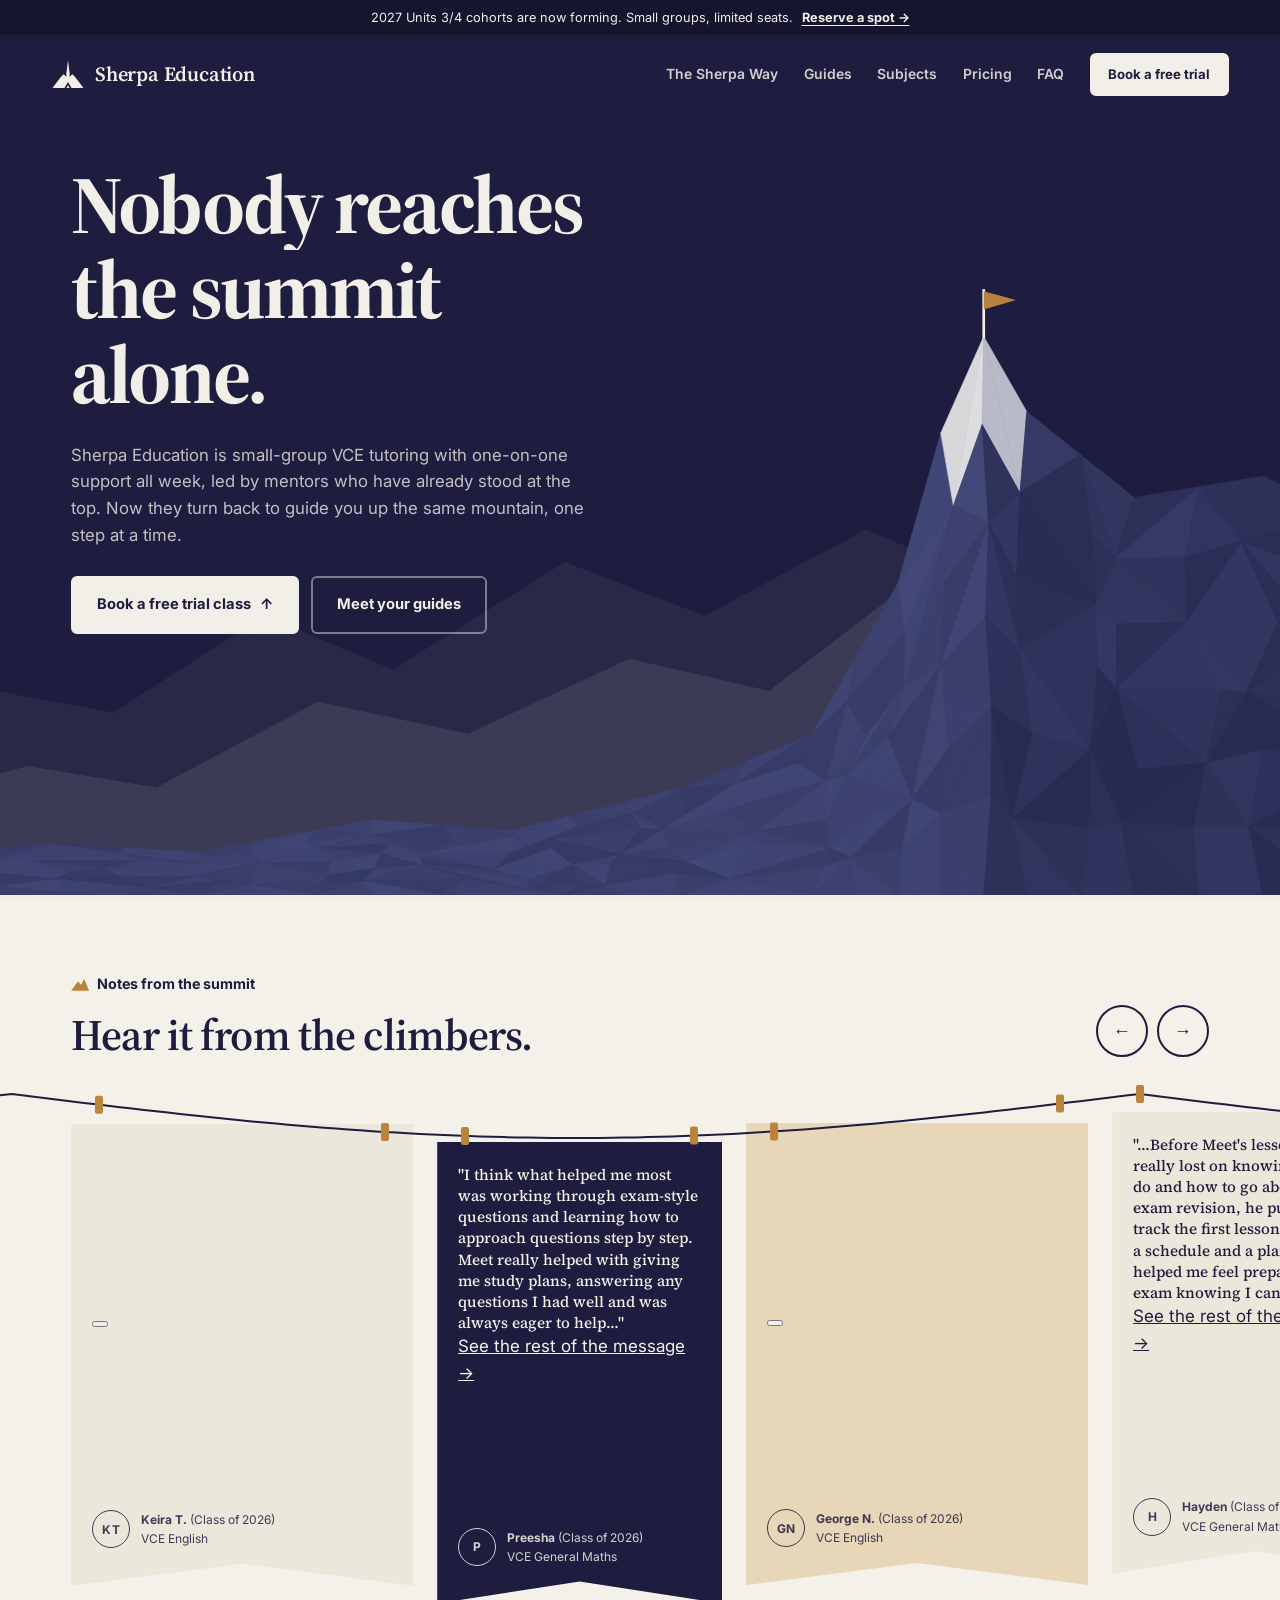
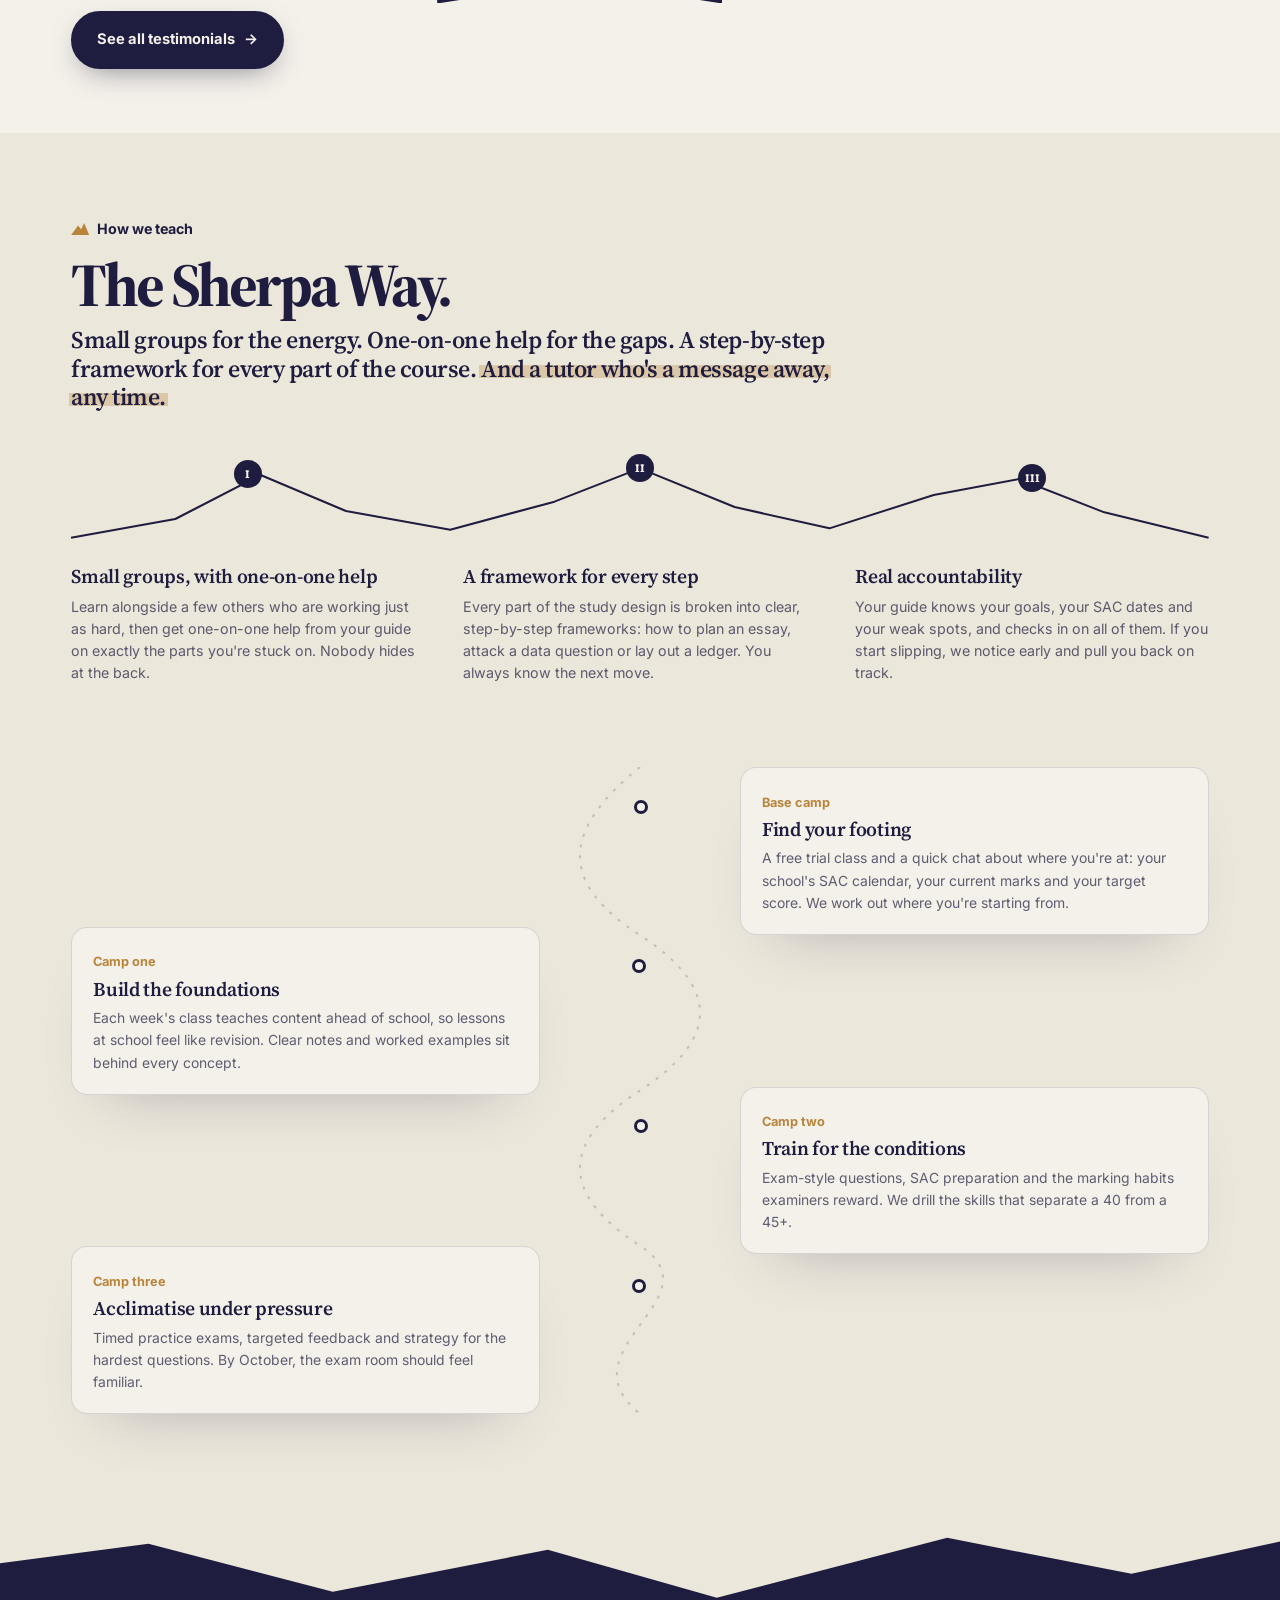
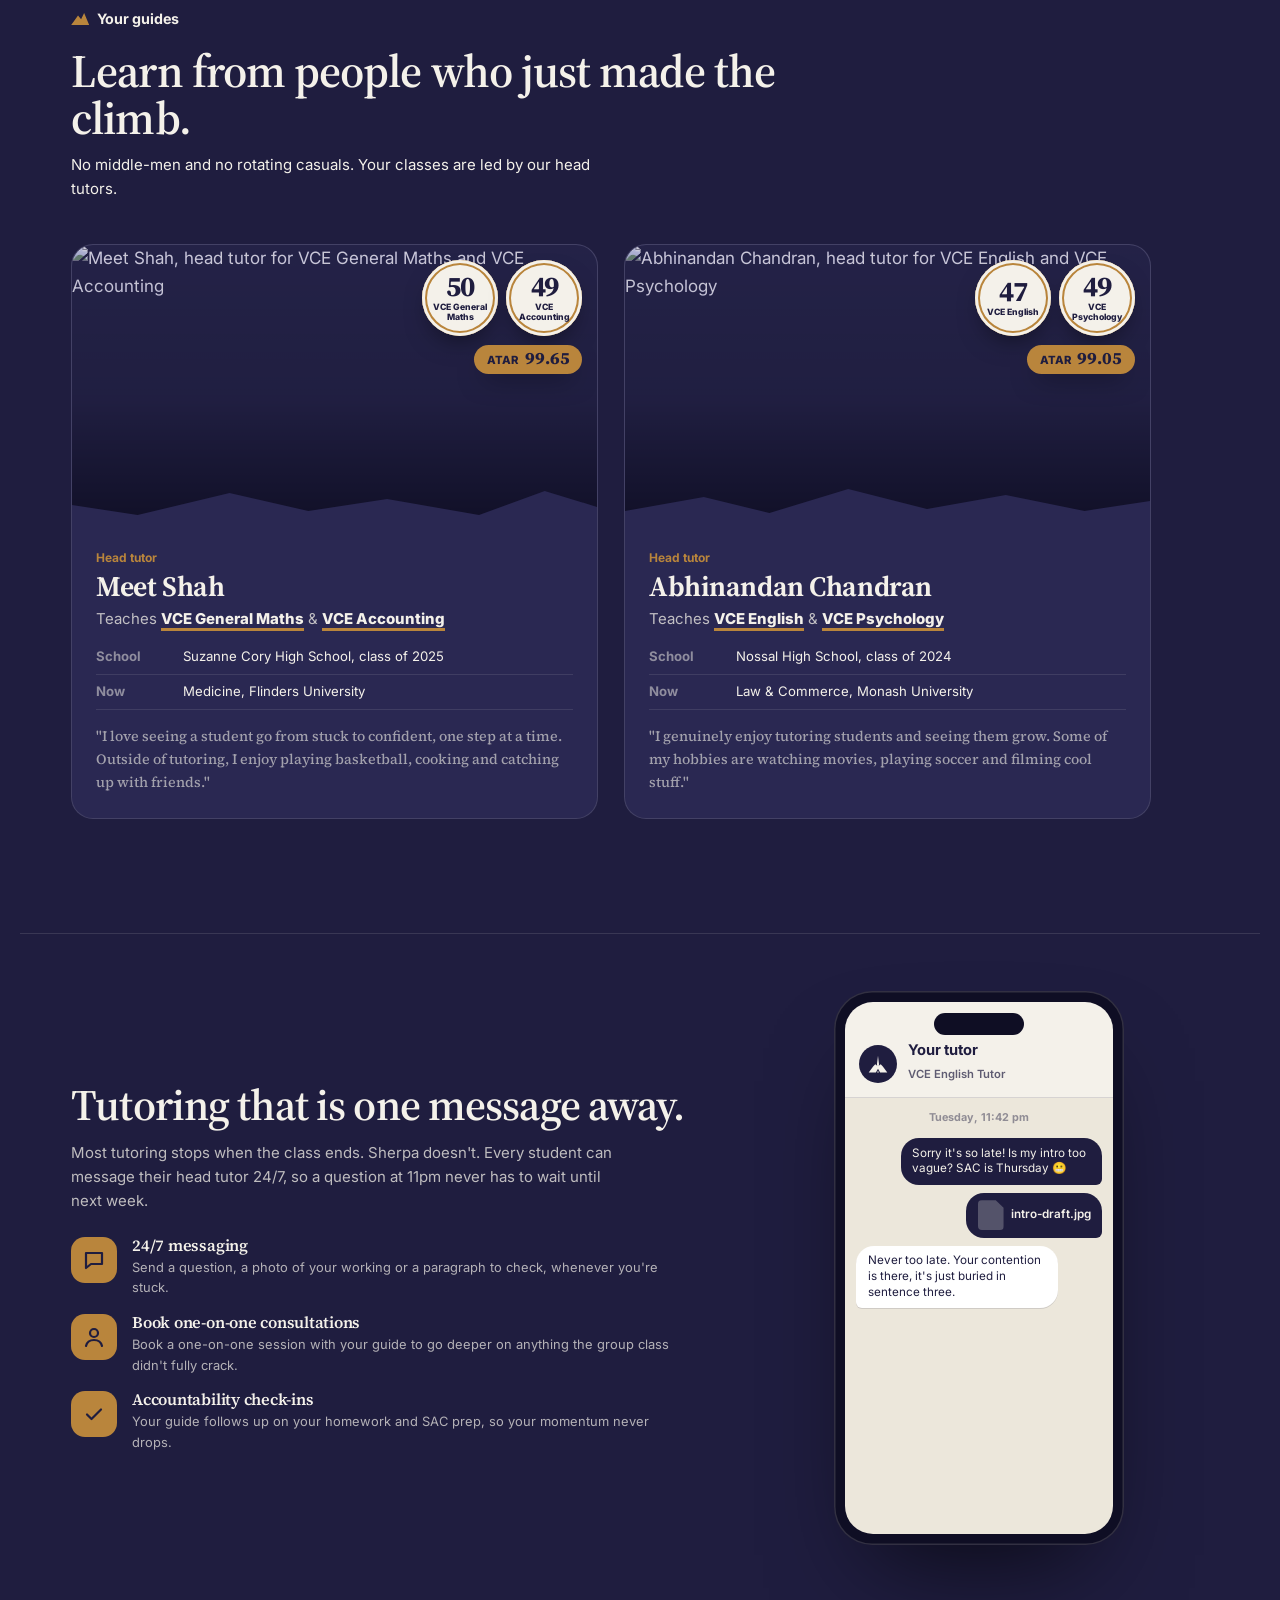
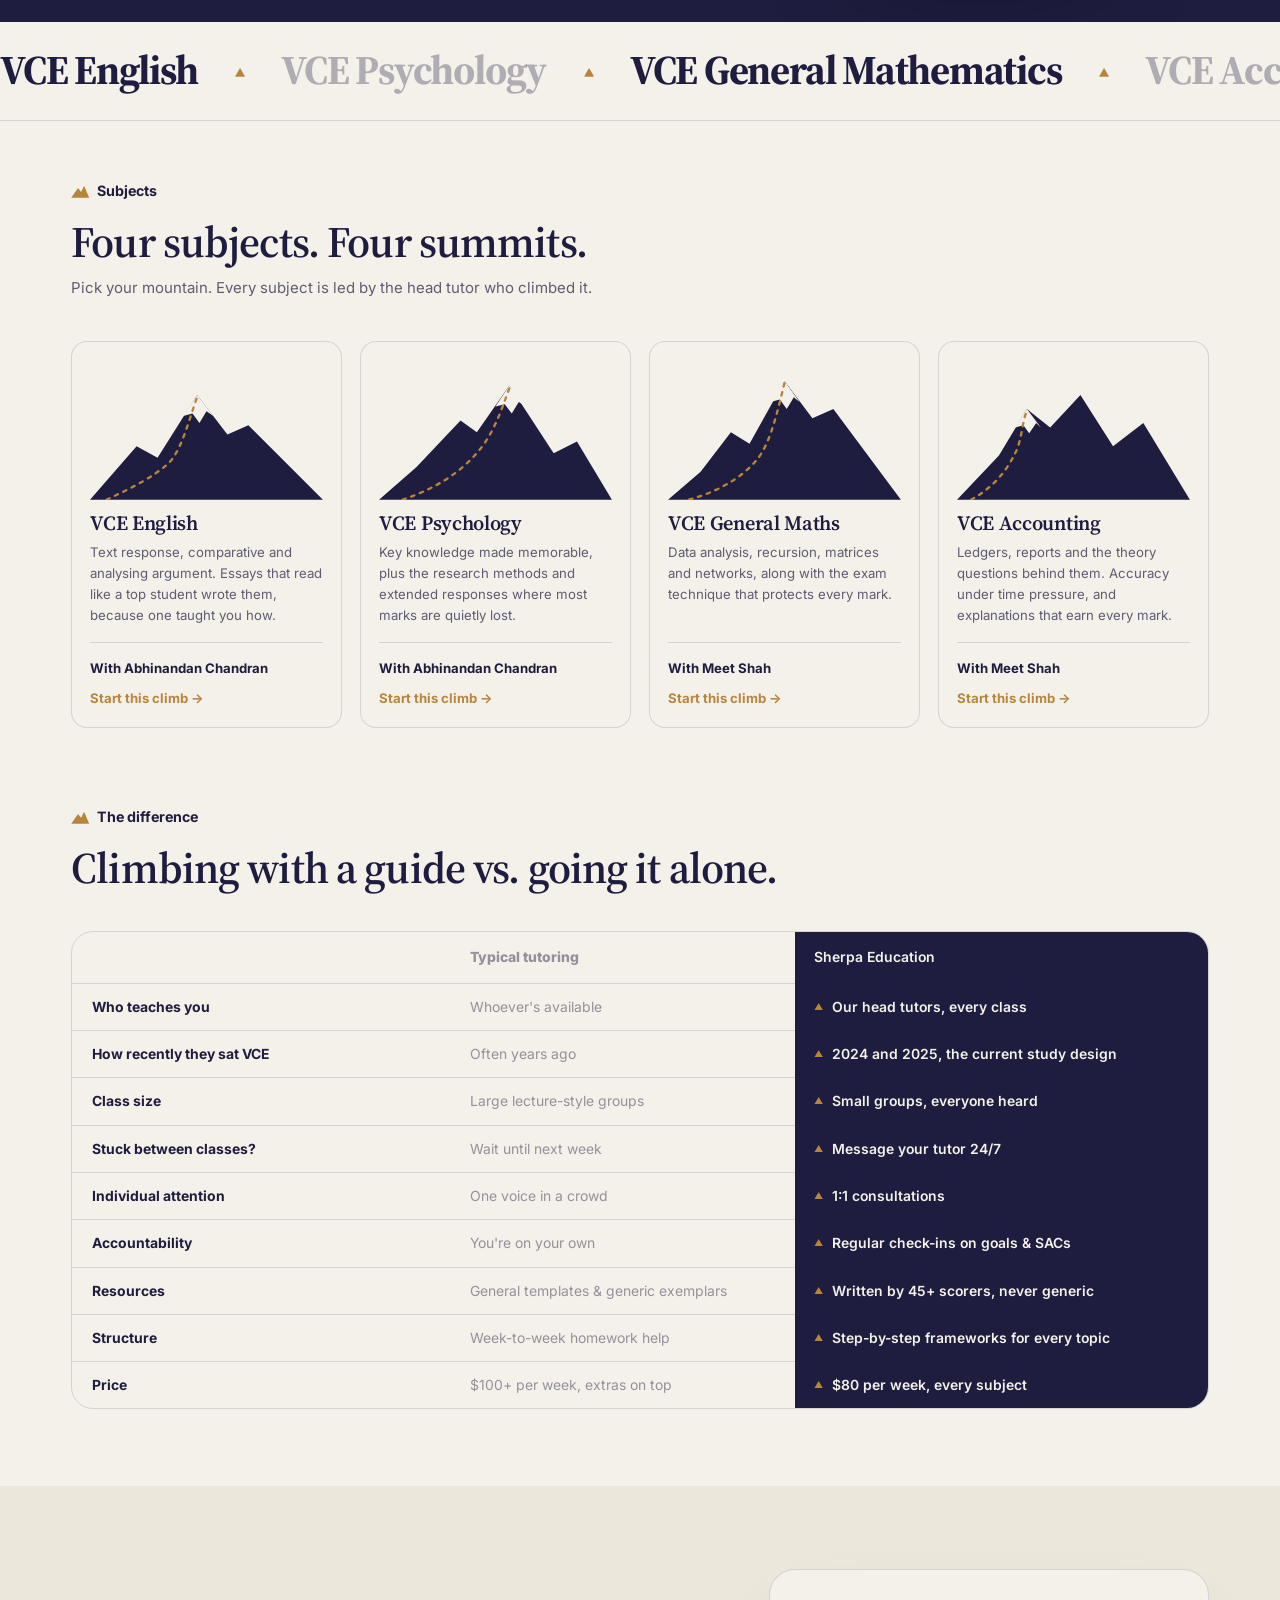
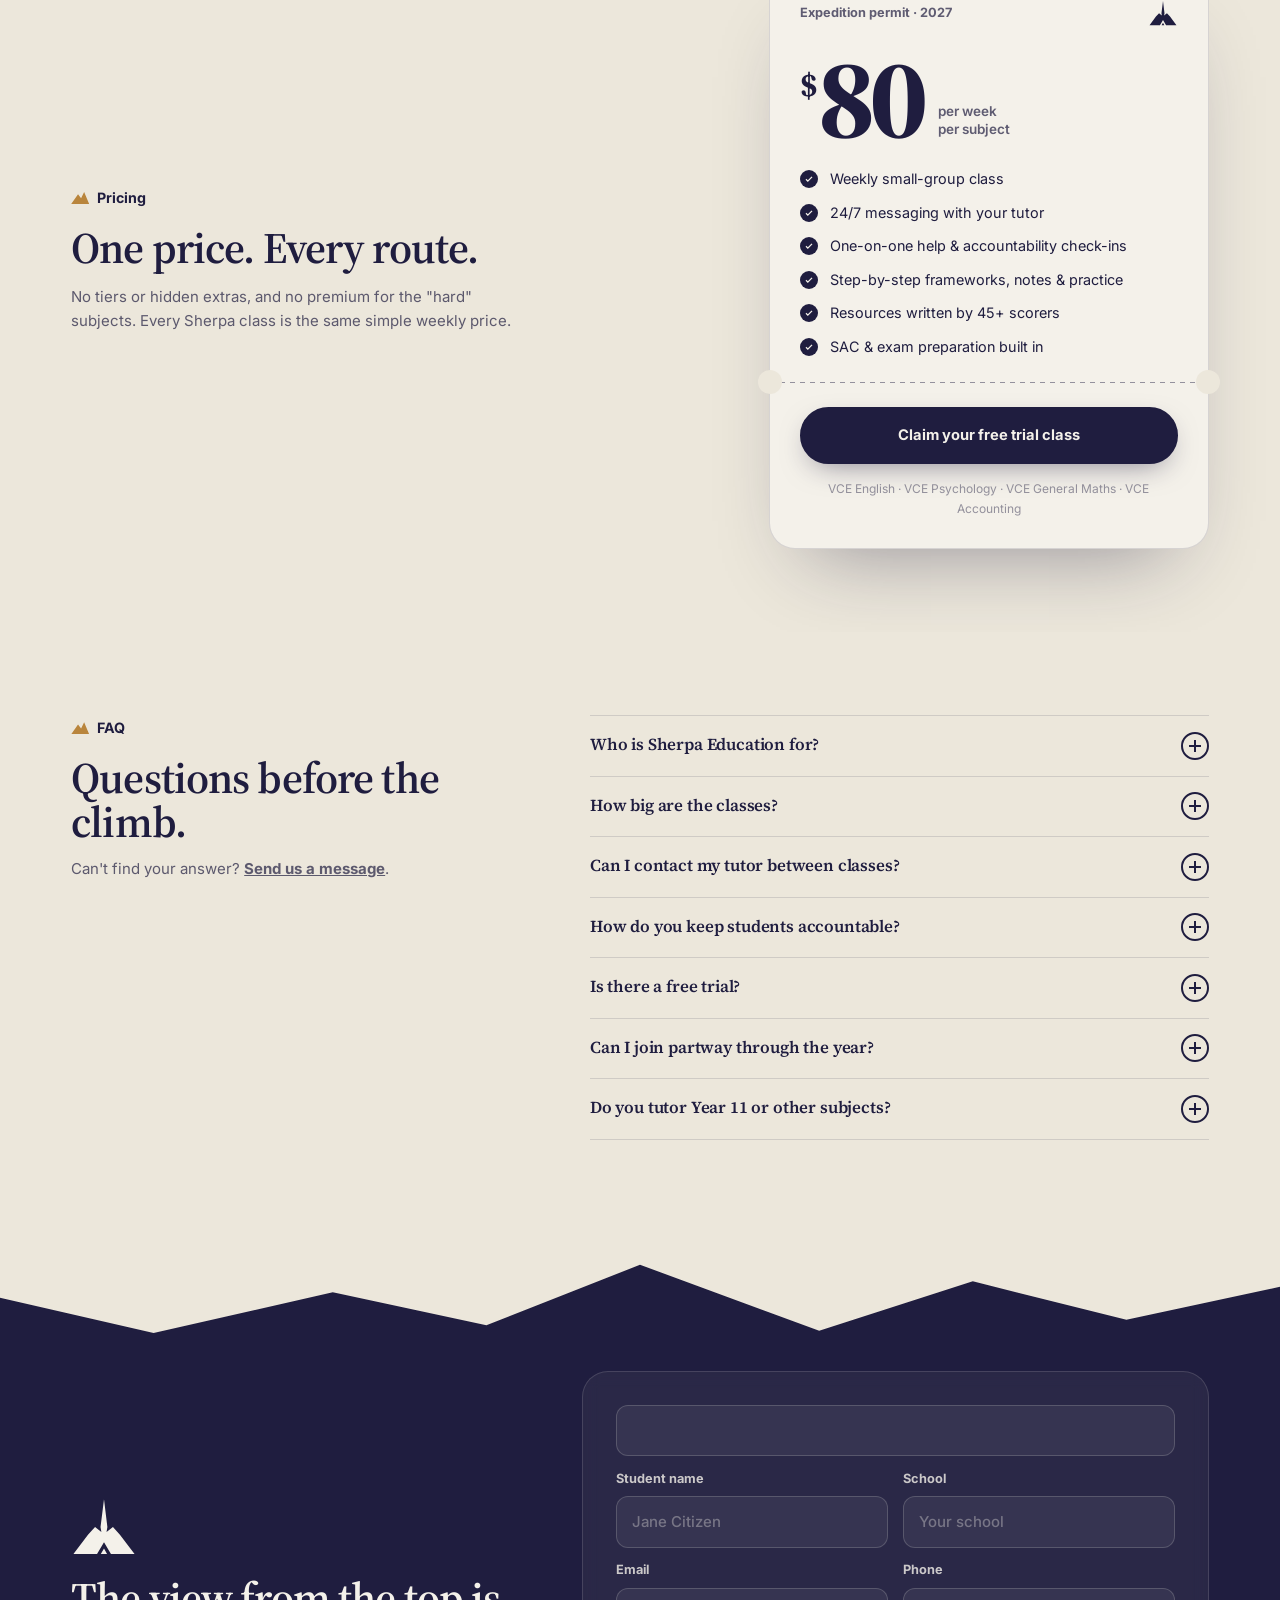
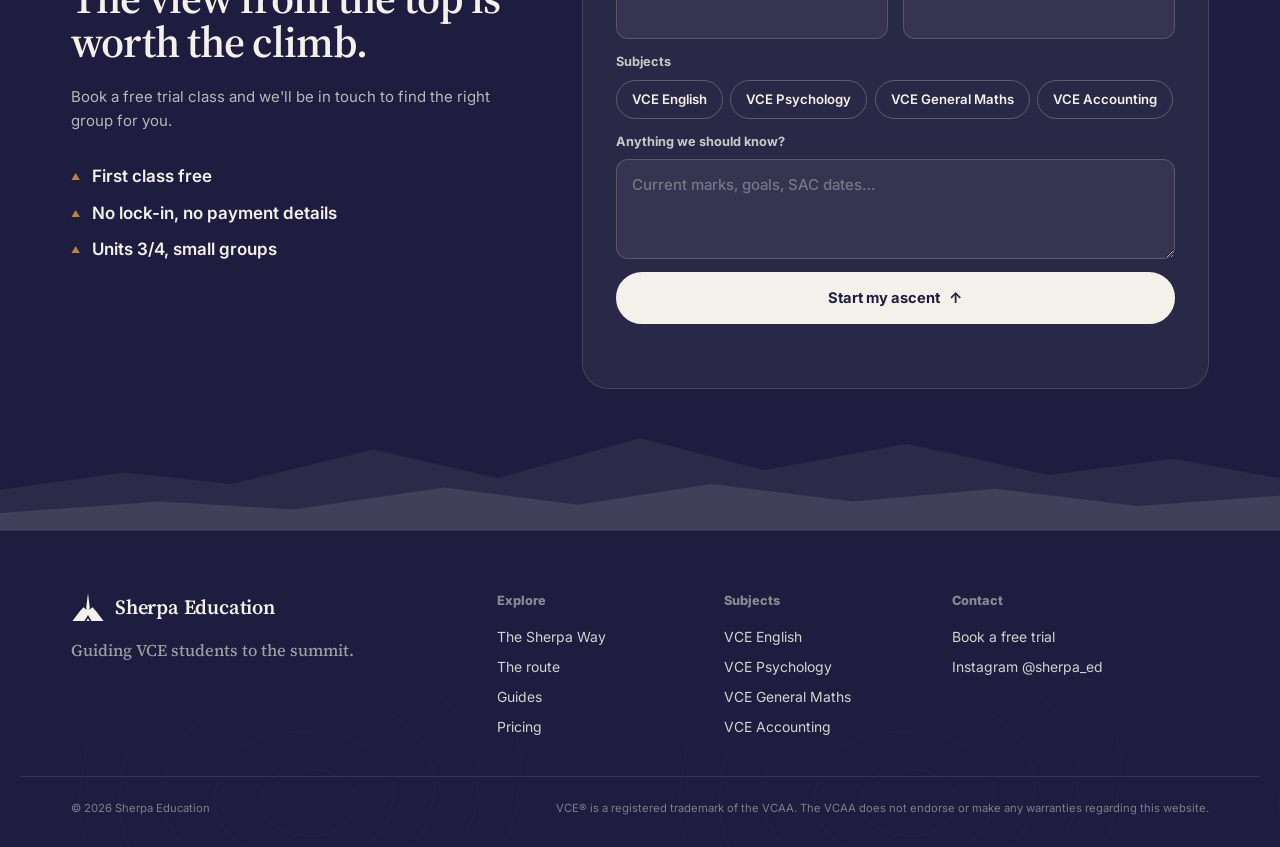
==== commit 1869ae29: "Add files via upload" ====
--- a/index.html
+++ b/index.html
@@ -8,7 +8,7 @@
   <link rel="preconnect" href="https://fonts.googleapis.com" />
   <link rel="preconnect" href="https://fonts.gstatic.com" crossorigin />
   <link href="https://fonts.googleapis.com/css2?family=Source+Serif+4:opsz,wght@8..60,500;8..60,600;8..60,700&family=Inter:wght@400;500;600;700;800&display=swap" rel="stylesheet" />
-  <link rel="stylesheet" href="styles.css?v=27" />
+  <link rel="stylesheet" href="styles.css?v=45" />
   <script>try{if(!matchMedia('(prefers-reduced-motion: reduce)').matches)document.documentElement.classList.add('intro-on')}catch(e){}</script>
   <link rel="icon" href="data:image/svg+xml,%3Csvg xmlns='http://www.w3.org/2000/svg' viewBox='0 0 1024 1024'%3E%3Ccircle cx='512' cy='512' r='512' fill='%23F4F1EA'/%3E%3Cpath fill='%231F1D3F' fill-rule='evenodd' d='M512 252L544 515L536 563L597 515L663 588L802 772L578 772L512 660L446 772L222 772L360 588L427 515L487 563L479 515ZM482 772L512 719L541 772Z'/%3E%3C/svg%3E" />
 </head>
@@ -100,13 +100,17 @@
     </div>
     <div class="voices__rail" id="voicesRail">
       <svg class="voices__rope" id="voicesRope" aria-hidden="true"></svg>
-      <figure class="flagcard"><blockquote>"Abhi's VCE English classes were great. I went from averaging 70% and feeling unconfident in English to an A (80%) and feeling less nervous before SACs. I felt after the class I made less mistakes when writing as we would thoroughly correct these in my past writing."</blockquote><figcaption><span class="avatar avatar--init">JH</span><span><b>Josh H.</b><br/>Yarra Valley Grammar · VCE English, 37</span></figcaption></figure>
-      <figure class="flagcard"><blockquote>"[Testimonial placeholder: a parent describes the difference in their child's confidence.]"</blockquote><figcaption><span class="avatar"></span><span><b>Parent name</b><br/>Parent of a Year 12 student</span></figcaption></figure>
-      <figure class="flagcard"><blockquote>"Before these English classes with Abhi, I felt quite confused and anxious about my results for VCE English. Over time, the consistent and rigorous practice really helped me feel more confident in my writing and analysis, and I became much more at ease with English overall, especially upcoming exams."</blockquote><figcaption><span class="avatar avatar--init">SC</span><span><b>Sejal C.</b><br/>Nossal High School · VCE English, 37</span></figcaption></figure>
-      <figure class="flagcard"><blockquote>"[Testimonial placeholder: a student on the structure and resources.]"</blockquote><figcaption><span class="avatar"></span><span><b>Student name</b><br/>School · Subject</span></figcaption></figure>
-      <figure class="flagcard"><blockquote>"[Testimonial placeholder: a parent on value for money and communication.]"</blockquote><figcaption><span class="avatar"></span><span><b>Parent name</b><br/>Parent of a Year 12 student</span></figcaption></figure>
-      <figure class="flagcard"><blockquote>"[Testimonial placeholder: a student on how SAC preparation helped.]"</blockquote><figcaption><span class="avatar"></span><span><b>Student name</b><br/>School · Subject</span></figcaption></figure>
-    </div>
+      <figure class="flagcard flagcard--video"><div class="vid"><video playsinline preload="none" poster="assets/testimonials/video/keira-t-poster.jpg"><source src="assets/testimonials/video/keira-t.mp4" type="video/mp4" /></video><button class="vid__play" type="button" aria-label="Play video"><svg viewBox="0 0 24 24"><path d="M8 5v14l11-7z"/></svg></button></div><figcaption><span class="avatar avatar--init">KT</span><span><b>Keira T.</b> (Class of 2026)<br/>VCE English</span></figcaption></figure>
+      <figure class="flagcard"><div class="flagcard__body"><blockquote>"I think what helped me most was working through exam-style questions and learning how to approach questions step by step. Meet really helped with giving me study plans, answering any questions I had well and was always eager to help…"</blockquote><a class="flagcard__more" href="testimonials.html#preesha">See the rest of the message <span aria-hidden="true">&rarr;</span></a></div><figcaption><span class="avatar avatar--init">P</span><span><b>Preesha</b> (Class of 2026)<br/>VCE General Maths</span></figcaption></figure>
+      <figure class="flagcard flagcard--video"><div class="vid"><video playsinline preload="none" poster="assets/testimonials/video/student-video-2-poster.jpg"><source src="assets/testimonials/video/student-video-2.mp4" type="video/mp4" /></video><button class="vid__play" type="button" aria-label="Play video"><svg viewBox="0 0 24 24"><path d="M8 5v14l11-7z"/></svg></button></div><figcaption><span class="avatar avatar--init">GN</span><span><b>George N.</b> (Class of 2026)<br/>VCE English</span></figcaption></figure>
+      <figure class="flagcard"><div class="flagcard__body"><blockquote>"…Before Meet's lessons I was really lost on knowing what to do and how to go about doing my exam revision, he put me on track the first lesson building me a schedule and a plan. He truly helped me feel prepared for my exam knowing I can do this!"</blockquote><a class="flagcard__more" href="testimonials.html#hayden">See the rest of the message <span aria-hidden="true">&rarr;</span></a></div><figcaption><span class="avatar avatar--init">H</span><span><b>Hayden</b> (Class of 2026)<br/>VCE General Maths</span></figcaption></figure>
+      <figure class="flagcard"><blockquote>"Abhi's VCE English classes were great. I went from averaging 70% and feeling unconfident in English to an A (80%) and feeling less nervous before SACs. I felt after the class I made less mistakes when writing as we would thoroughly correct these in my past writing."</blockquote><figcaption><span class="avatar avatar--init">JH</span><span><b>Josh H.</b> (Class of 2025)<br/>Yarra Valley Grammar · VCE English, 37</span></figcaption></figure>
+      <figure class="flagcard"><div class="flagcard__body"><blockquote>"Before tutoring, I wasn't very confident in General Maths and struggled with certain topics. Going through practice exam questions helped me the most. I've definitely become more confident and improved my understanding…"</blockquote><a class="flagcard__more" href="testimonials.html#nhi">See the rest of the message <span aria-hidden="true">&rarr;</span></a></div><figcaption><span class="avatar avatar--init">NN</span><span><b>Nhi N.</b> (Class of 2026)<br/>VCE General Maths</span></figcaption></figure>
+      <figure class="flagcard"><blockquote>"Before these English classes with Abhi, I felt quite confused and anxious about my results for VCE English. Over time, the consistent and rigorous practice really helped me feel more confident in my writing and analysis, and I became much more at ease with English overall, especially upcoming exams."</blockquote><figcaption><span class="avatar avatar--init">SC</span><span><b>Sejal C.</b> (Class of 2025)<br/>Nossal High School · VCE English, 37</span></figcaption></figure>
+      <figure class="flagcard flagcard--shot flagcard--shot-wide"><div class="flagcard__body"><a class="shot" href="testimonials.html#anuga" aria-label="Read Anuga's full message"><img src="assets/testimonials/anuga-message.png" alt="Message from Anuga: he used to struggle with the Analysing Argument section, the classes were easy to follow and comfortable for asking questions, and with step-by-step prompt breakdowns and specific essay feedback Section C became one of his strongest areas." loading="lazy" draggable="false" /></a><a class="flagcard__more" href="testimonials.html#anuga">Read it bigger <span aria-hidden="true">&rarr;</span></a></div><figcaption><span class="avatar avatar--init">AJ</span><span><b>Anuga J.</b> (Class of 2026)<br/>Gladstone Park Secondary College · VCE English</span></figcaption></figure>
+      <figure class="flagcard flagcard--shot"><div class="flagcard__body"><a class="shot" href="testimonials.html#caovan" aria-label="Read Caovan's full message"><img src="assets/testimonials/caovan-message.png" alt="Message from Caovan: Abhi changed how they approached VCE English, taking their argument analysis SAC from 4/10 to 9/10, and they'd recommend him to anyone, whatever score they're aiming for." loading="lazy" draggable="false" /></a><a class="flagcard__more" href="testimonials.html#caovan">See the full message <span aria-hidden="true">&rarr;</span></a></div><figcaption><span class="avatar avatar--init">C</span><span><b>Caovan</b> (Class of 2026)<br/>Brentwood Secondary College · VCE English</span></figcaption></figure>
+    </div>
+    <div class="wrap voices__more"><a href="testimonials.html" class="btn btn--solid">See all testimonials <span class="arrow">&rarr;</span></a></div>
   </section>
 
   <!-- ============ THE SHERPA WAY ============ -->
@@ -187,7 +191,7 @@
       <div class="dossiers">
         <article class="dossier reveal">
           <div class="dossier__photo">
-            <div class="ph"><svg><use href="#mark" /></svg><span>Photo placeholder<br/>Meet Shah</span></div>
+            <img class="dossier__img" src="assets/meet-shah.jpg?v=2" alt="Meet Shah, head tutor for VCE General Maths and VCE Accounting" width="927" height="927" loading="lazy" style="object-position: 50% 44%" />
             <div class="badges">
               <div class="badges__row">
                 <span class="badge"><b>50</b><small>VCE General Maths</small></span>
@@ -205,13 +209,13 @@
               <div><dt>School</dt><dd>Suzanne Cory High School, class of 2025</dd></div>
               <div><dt>Now</dt><dd>Medicine, Flinders University</dd></div>
             </dl>
-            <p class="dossier__quote">"[Placeholder: a one-line quote from Meet about why he teaches.]"</p>
+            <p class="dossier__quote">"I love seeing a student go from stuck to confident, one step at a time. Outside of tutoring, I enjoy playing basketball, cooking and catching up with friends."</p>
           </div>
         </article>
 
         <article class="dossier reveal">
           <div class="dossier__photo">
-            <img class="dossier__img" src="assets/abhinandan-chandran.jpg?v=2" alt="Abhinandan Chandran, head tutor for VCE English and VCE Psychology" width="1200" height="750" loading="lazy" />
+            <img class="dossier__img" src="assets/abhinandan-grey.jpg?v=2" alt="Abhinandan Chandran, head tutor for VCE English and VCE Psychology" width="927" height="927" loading="lazy" style="object-position: 50% 44%" />
             <div class="badges">
               <div class="badges__row">
                 <span class="badge"><b>47</b><small>VCE English</small></span>
@@ -229,7 +233,7 @@
               <div><dt>School</dt><dd>Nossal High School, class of 2024</dd></div>
               <div><dt>Now</dt><dd>Law &amp; Commerce, Monash University</dd></div>
             </dl>
-            <p class="dossier__quote">"[Placeholder: a one-line quote from Abhi about why he teaches.]"</p>
+            <p class="dossier__quote">"I genuinely enjoy tutoring students and seeing them grow. Some of my hobbies are watching movies, playing soccer and filming cool stuff."</p>
           </div>
         </article>
       </div>
@@ -346,7 +350,7 @@
         <div class="tr" role="row"><span role="rowheader">How recently they sat VCE</span><span>Often years ago</span><span class="us">2024 and 2025, the current study design</span></div>
         <div class="tr" role="row"><span role="rowheader">Class size</span><span>Large lecture-style groups</span><span class="us">Small groups, everyone heard</span></div>
         <div class="tr" role="row"><span role="rowheader">Stuck between classes?</span><span>Wait until next week</span><span class="us">Message your tutor 24/7</span></div>
-        <div class="tr" role="row"><span role="rowheader">Individual attention</span><span>One voice in a crowd</span><span class="us">One-on-one help on your gaps</span></div>
+        <div class="tr" role="row"><span role="rowheader">Individual attention</span><span>One voice in a crowd</span><span class="us">1:1 consultations</span></div>
         <div class="tr" role="row"><span role="rowheader">Accountability</span><span>You're on your own</span><span class="us">Regular check-ins on goals &amp; SACs</span></div>
         <div class="tr" role="row"><span role="rowheader">Resources</span><span>General templates &amp; generic exemplars</span><span class="us">Written by 45+ scorers, never generic</span></div>
         <div class="tr" role="row"><span role="rowheader">Structure</span><span>Week-to-week homework help</span><span class="us">Step-by-step frameworks for every topic</span></div>
@@ -394,8 +398,6 @@
       </div>
       <div class="faq__list">
         <details class="reveal"><summary>Who is Sherpa Education for?<i></i></summary><div><p>Year 12 students taking Units 3/4 VCE English, VCE Psychology, VCE General Mathematics or VCE Accounting, whether you're chasing a 30+ or a 45+.</p></div></details>
-        <details class="reveal"><summary>How much does it cost?<i></i></summary><div><p>$80 per week, per subject. The price is the same for every subject, and class resources are included.</p></div></details>
-        <details class="reveal"><summary>Who will actually teach my child?<i></i></summary><div><p>Our head tutors. Abhinandan Chandran (ATAR 99.05) teaches VCE English and VCE Psychology. Meet Shah (ATAR 99.65) teaches VCE General Maths and VCE Accounting.</p></div></details>
         <details class="reveal"><summary>How big are the classes?<i></i></summary><div><p>Small by design. Groups are kept small enough that every student can ask questions and get feedback in every class, with one-on-one help on top for whatever you need.</p></div></details>
         <details class="reveal"><summary>Can I contact my tutor between classes?<i></i></summary><div><p>Yes, any time. Every student can message their head tutor 24/7 with questions, working to check or a paragraph to look over. You won't have to wait until next week's class.</p></div></details>
         <details class="reveal"><summary>How do you keep students accountable?<i></i></summary><div><p>Your guide knows your goals and your school's SAC calendar, and checks in on homework and preparation along the way. If something slips, we notice early and help you get back on track.</p></div></details>
@@ -419,15 +421,17 @@
         </ul>
       </div>
 
-      <!-- Placeholder form: not connected to any service yet. See script.js -->
-      <form class="form reveal" id="enquiryForm" novalidate>
+      <!-- Enquiries go to Formspree (form mnpdzoqz), which emails them on. script.js sends them in the background. -->
+      <form class="form reveal" id="enquiryForm" action="https://formspree.io/f/mnpdzoqz" method="POST" novalidate>
+        <input type="hidden" name="_subject" value="New Sherpa free trial enquiry" />
+        <input type="text" name="_gotcha" tabindex="-1" autocomplete="off" aria-hidden="true" class="form__trap" />
         <div class="form__row">
           <label>Student name<input name="student" required autocomplete="name" placeholder="Jane Citizen" /></label>
           <label>School<input name="school" placeholder="Your school" /></label>
         </div>
         <div class="form__row">
-          <label>Email<input type="email" name="email" required autocomplete="email" placeholder="you@email.com" /></label>
-          <label>Phone<input type="tel" name="phone" autocomplete="tel" placeholder="04xx xxx xxx" /></label>
+          <label>Email<input type="email" name="email" required autocomplete="email" /></label>
+          <label>Phone<input type="tel" name="phone" autocomplete="tel" /></label>
         </div>
         <fieldset class="form__subjects">
           <legend>Subjects</legend>
@@ -439,6 +443,19 @@
         <label>Anything we should know?<textarea name="message" rows="3" placeholder="Current marks, goals, SAC dates…"></textarea></label>
         <button type="submit" class="btn btn--cream btn--block magnetic">Start my ascent <span class="arrow">&uarr;</span></button>
         <p class="form__note" id="formNote" role="status"></p>
+        <!-- sending / sent overlay: a climber goes up the ridge while it sends, a flag goes up when it lands -->
+        <div class="form__status" id="formStatus" aria-live="polite" hidden>
+          <svg class="climb" viewBox="0 0 160 100" aria-hidden="true">
+            <path class="climb__ghost" d="M10 90 L58 40 L72 54 L100 18 L150 90" />
+            <path class="climb__ridge" d="M10 90 L58 40 L72 54 L100 18 L150 90" pathLength="1" />
+            <g class="climb__flag"><path class="climb__pole" d="M100 18 V-4" /><path class="climb__cloth" d="M100 -3 L120 2 L100 8 Z" /></g>
+            <circle class="climb__dot" r="4.5" />
+          </svg>
+          <p class="form__status-title" id="formStatusTitle">Sending your details</p>
+          <p class="form__status-text" id="formStatusText">Hang tight, this only takes a moment.</p>
+          <span class="form__tick" aria-hidden="true"><svg viewBox="0 0 24 24"><path d="M5 12.5l4.5 4.5L19 7.5" /></svg></span>
+          <button type="button" class="form__again" id="formAgain">Send another enquiry</button>
+        </div>
       </form>
     </div>
     <svg class="summit__range" viewBox="0 0 1440 200" preserveAspectRatio="none" aria-hidden="true">
@@ -457,14 +474,15 @@
     </div>
     <div><h4>Explore</h4><a href="#way">The Sherpa Way</a><a href="#route">The route</a><a href="#guides">Guides</a><a href="#pricing">Pricing</a></div>
     <div><h4>Subjects</h4><a href="#subjects">VCE English</a><a href="#subjects">VCE Psychology</a><a href="#subjects">VCE General Maths</a><a href="#subjects">VCE Accounting</a></div>
-    <div><h4>Contact</h4><a href="#enquire">Book a free trial</a><a href="#">hello@[placeholder].com.au</a><a href="#">Instagram [placeholder]</a></div>
+    <div><h4>Contact</h4><a href="#enquire">Book a free trial</a><a href="https://www.instagram.com/sherpa_ed/" target="_blank" rel="noopener">Instagram @sherpa_ed</a></div>
   </div>
   <div class="wrap footer__base">
-    <span>&copy; <span id="yr"></span> Sherpa Education · ABN [placeholder]</span>
+    <span>&copy; <span id="yr"></span> Sherpa Education</span>
     <span>VCE&reg; is a registered trademark of the VCAA. The VCAA does not endorse or make any warranties regarding this website.</span>
   </div>
 </footer>
 
-<script src="script.js?v=14"></script>
+<script src="video-cards.js?v=2"></script>
+<script src="script.js?v=23"></script>
 </body>
 </html>
